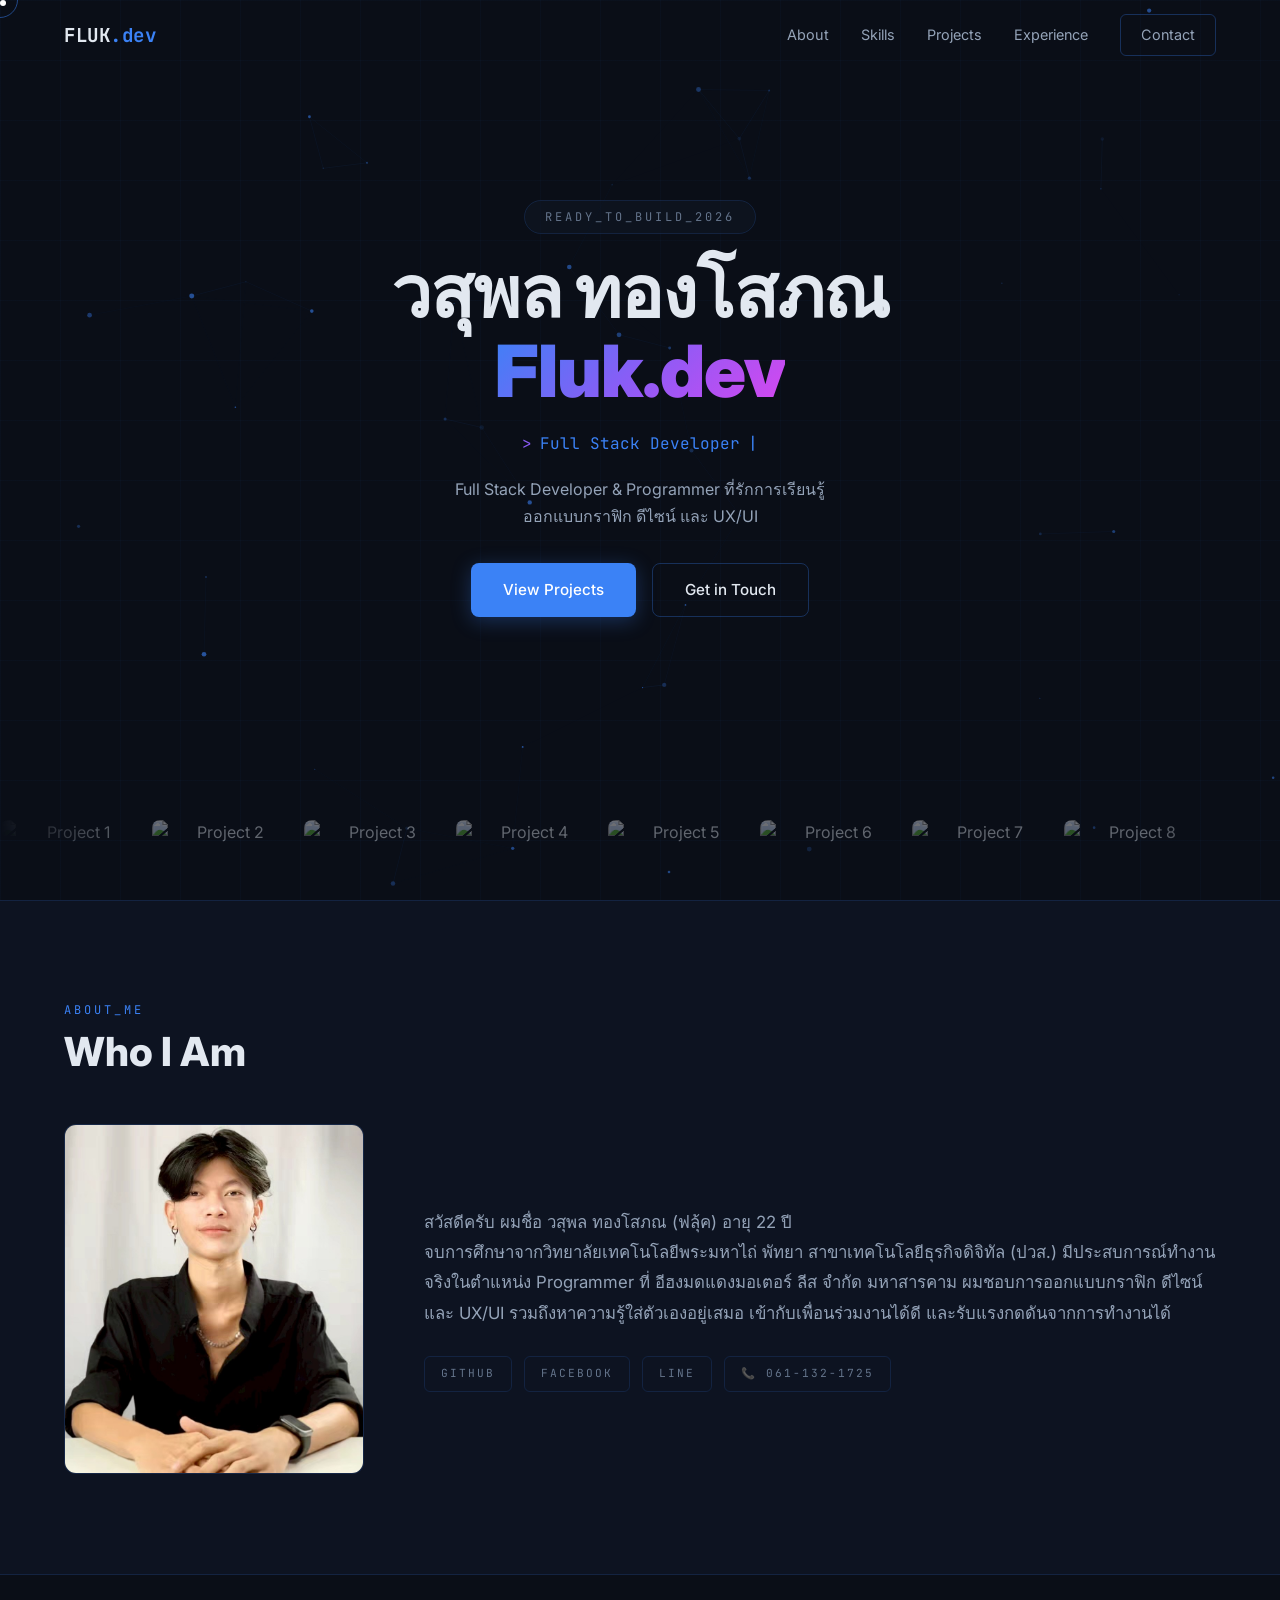
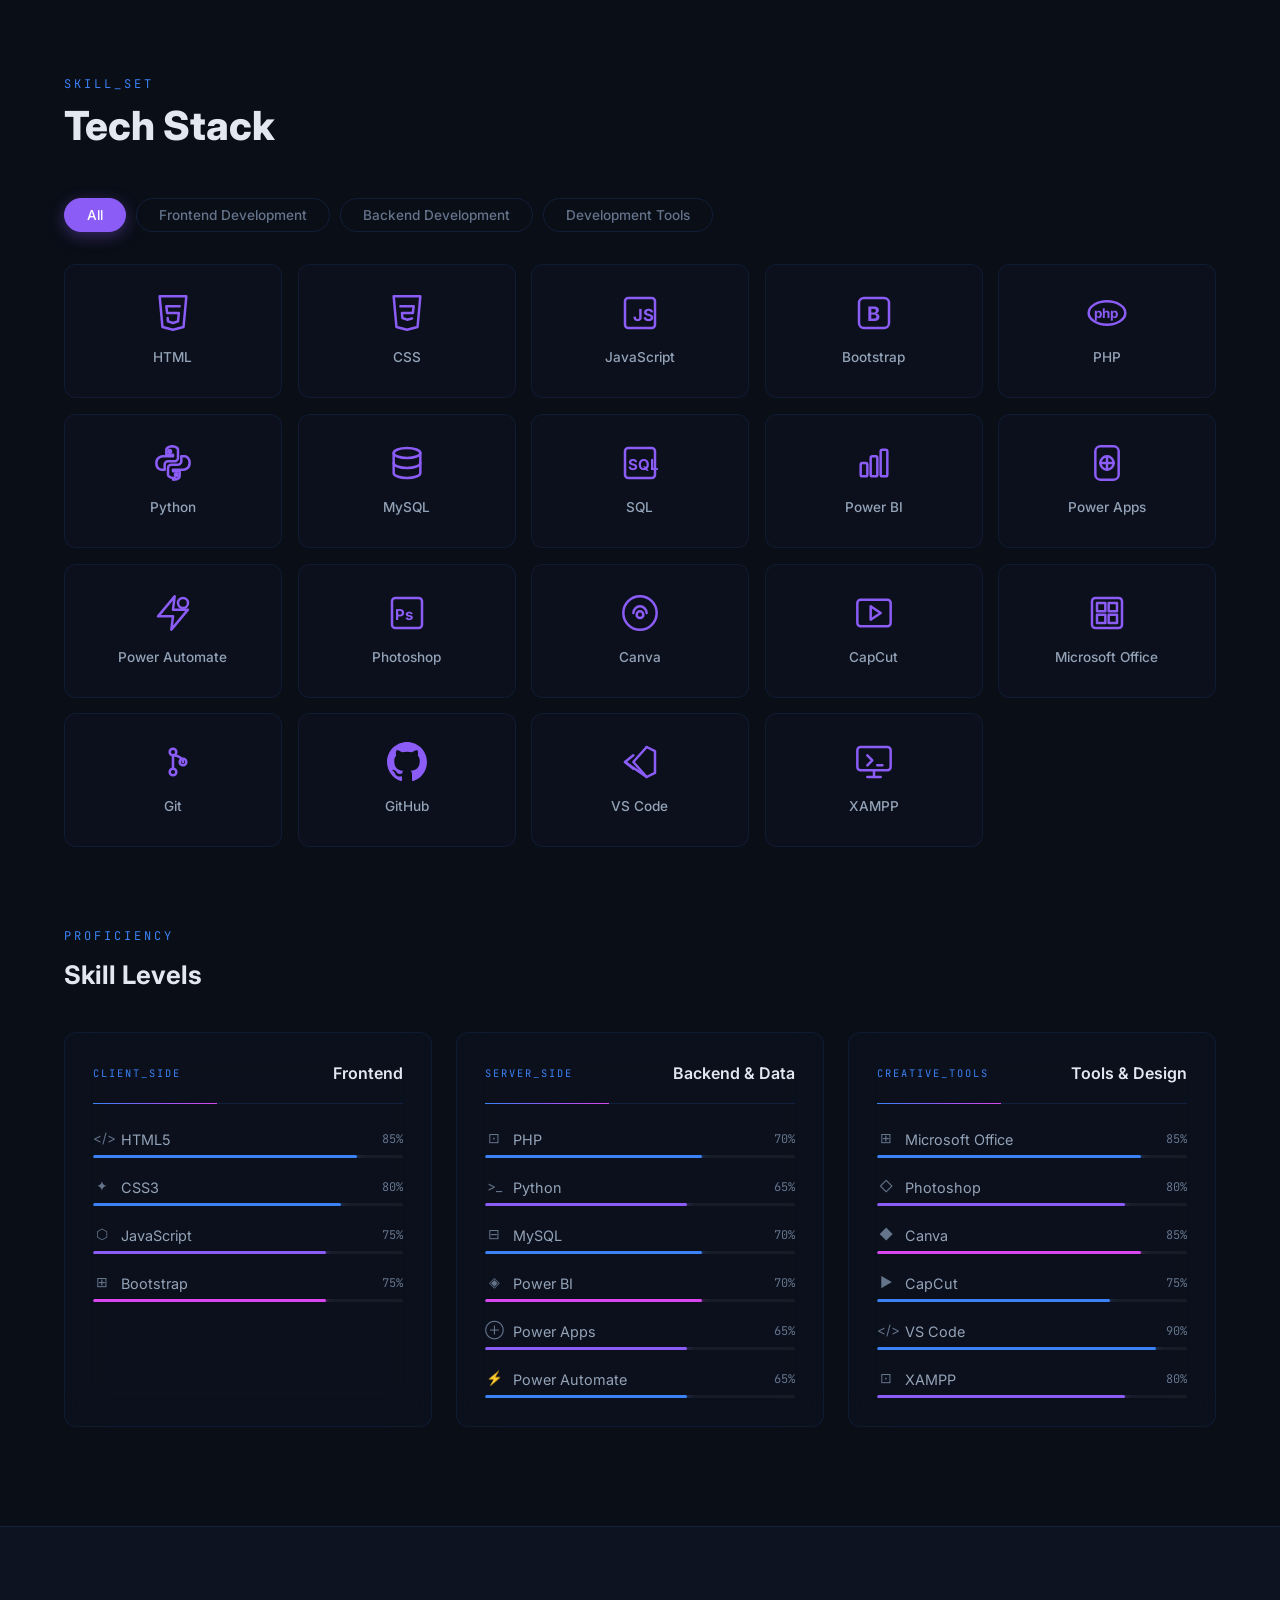
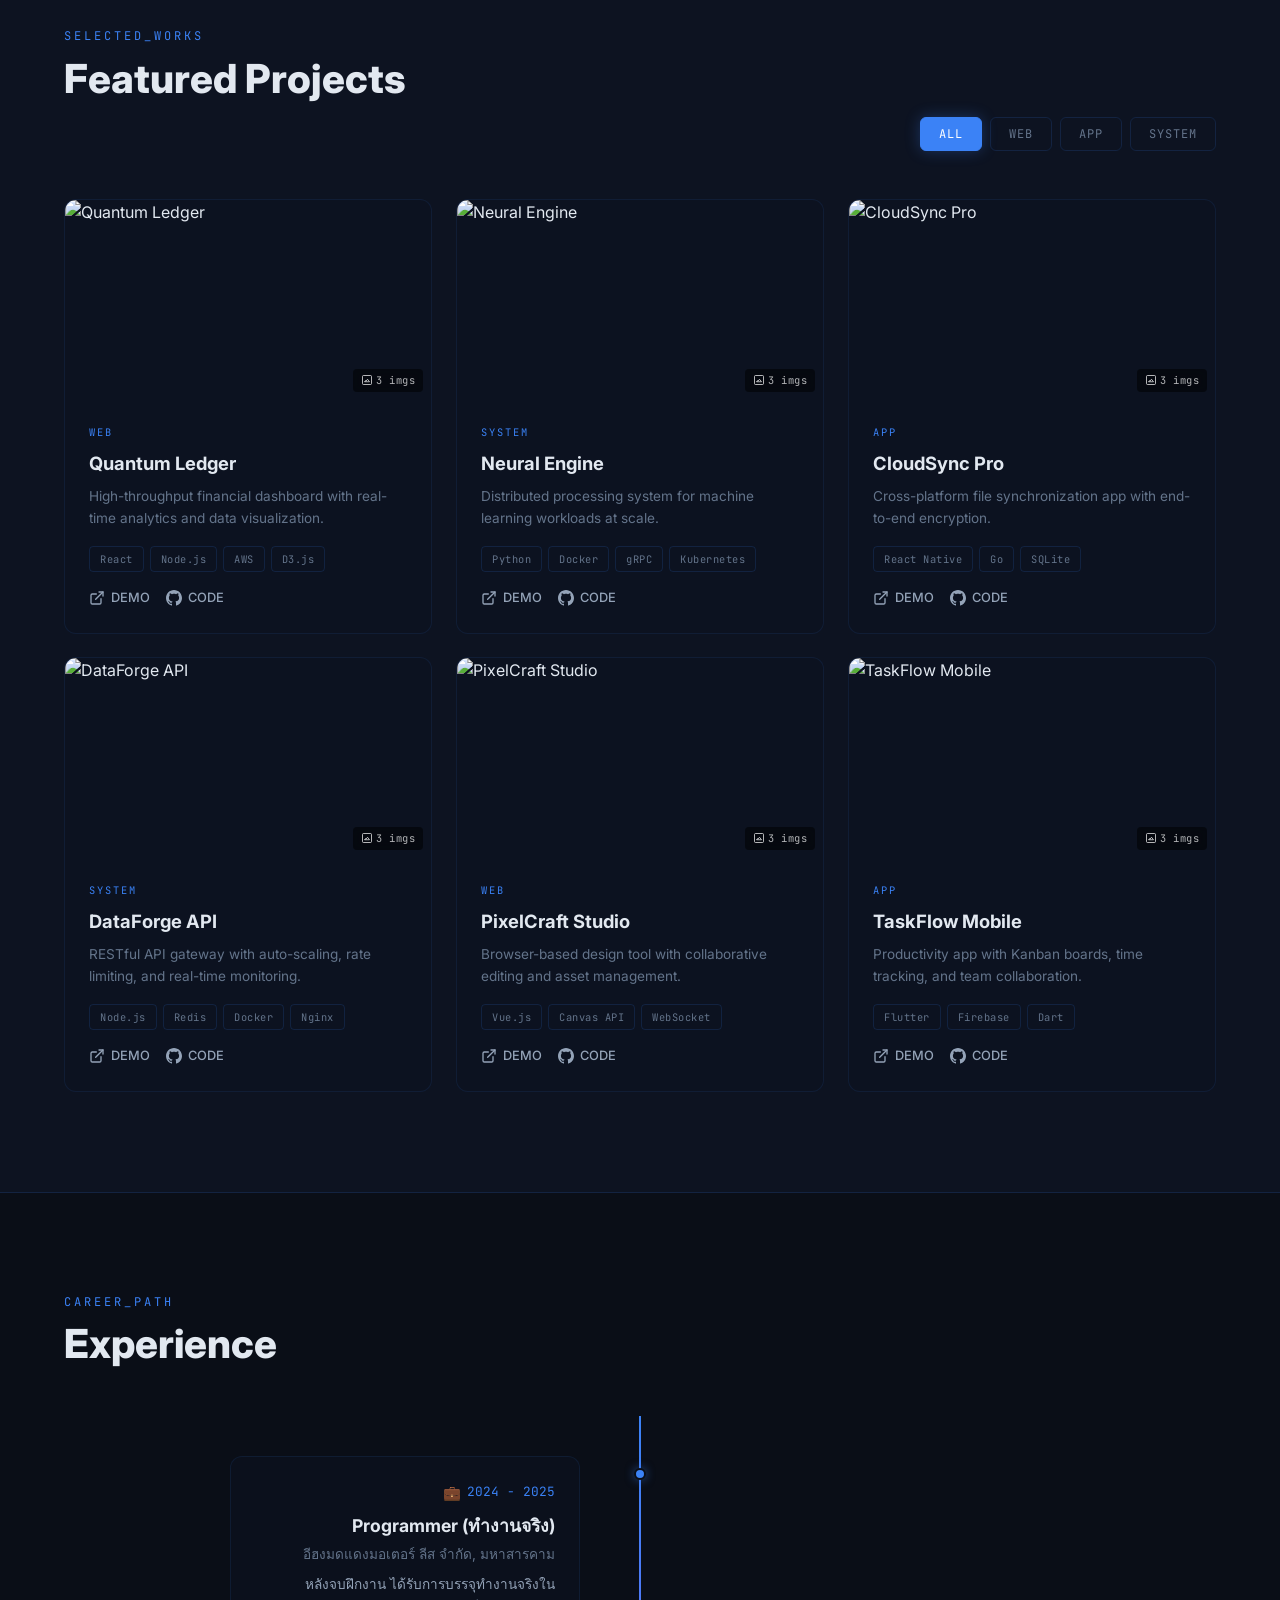
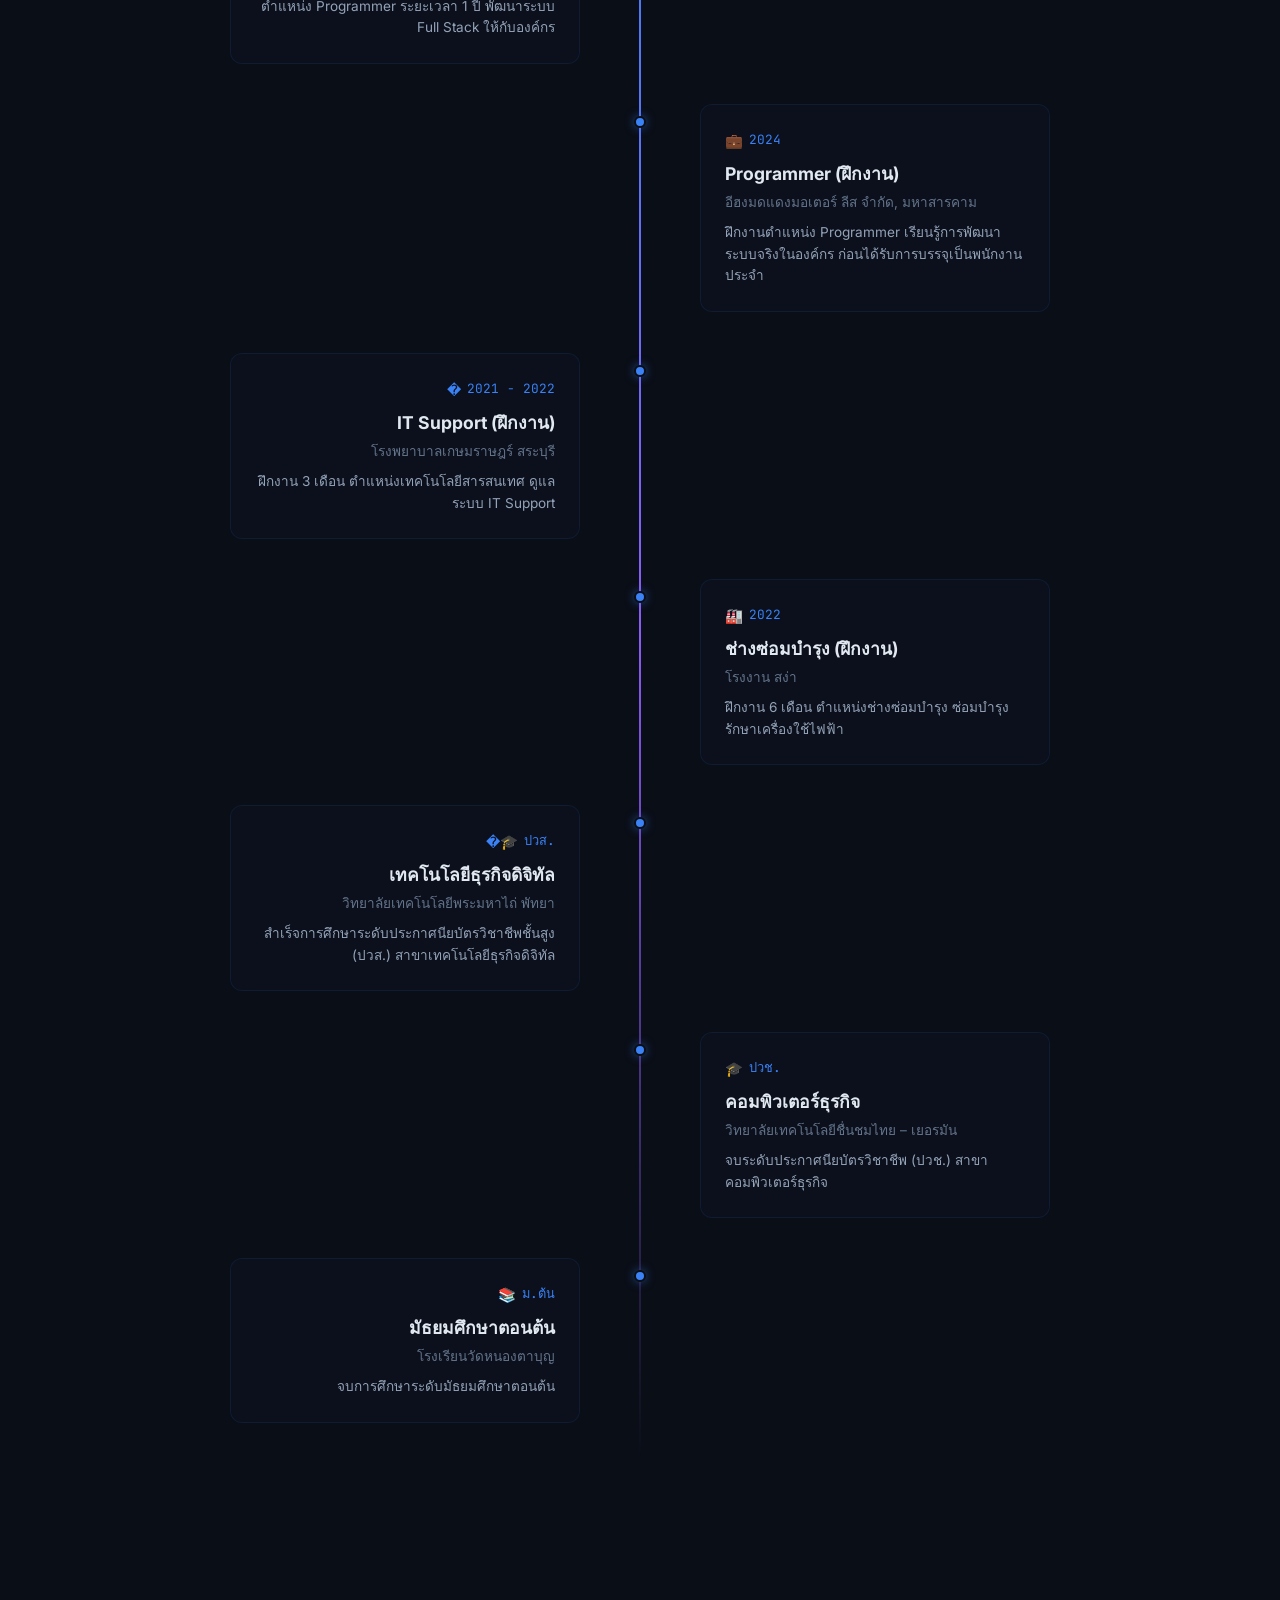
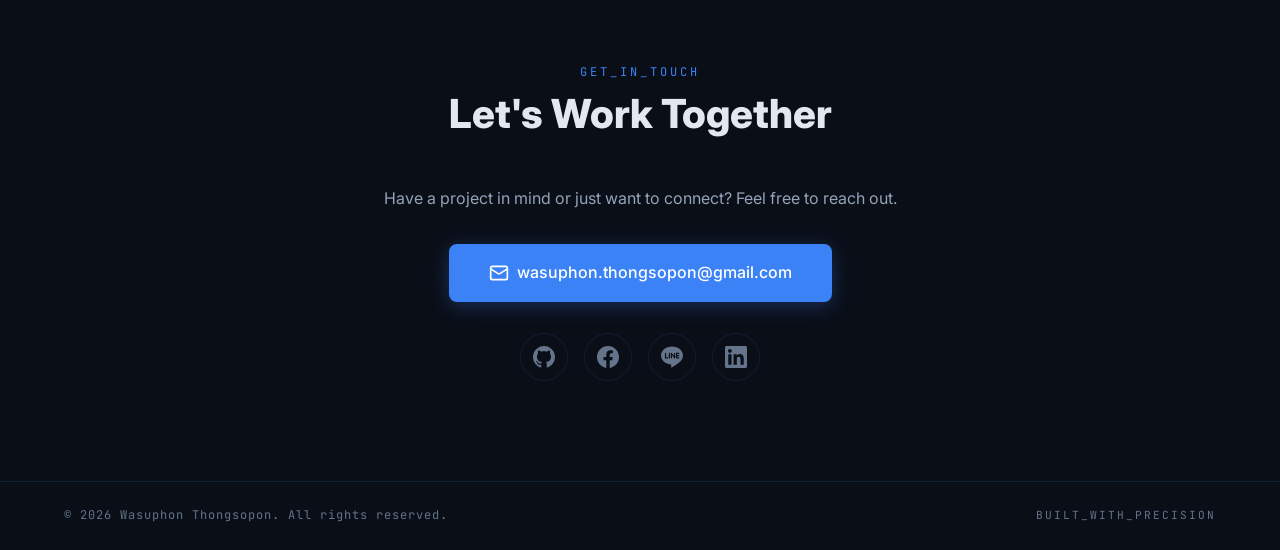
==== index.html @ 9deabad9 "Portfolio website - Wasuphon Thongsopon" ====
<!DOCTYPE html>
<html lang="en">
<head>
    <meta charset="UTF-8">
    <meta name="viewport" content="width=device-width, initial-scale=1.0">
    <meta name="description" content="Wasuphon Thongsopon (Fluk) - Full Stack Developer & Programmer Portfolio">
    <title>Wasuphon | Developer Portfolio</title>
    <link rel="stylesheet" href="style.css">
    <!-- ========== FONTS ========== -->
    <link rel="preconnect" href="https://fonts.googleapis.com">
    <link rel="preconnect" href="https://fonts.gstatic.com" crossorigin>
    <link href="https://fonts.googleapis.com/css2?family=Inter:wght@300;400;500;600;700;800;900&family=JetBrains+Mono:wght@400;500;600;700&display=swap" rel="stylesheet">
    <!-- ========== ICONS (Lucide via CDN) ========== -->
    <link rel="stylesheet" href="https://cdn.jsdelivr.net/npm/lucide-static@latest/font/lucide.min.css">
</head>
<body>

    <!-- ========================================== -->
    <!-- LOADING SCREEN                              -->
    <!-- ========================================== -->
    <div id="loader" class="loader">
        <div class="loader-content">
            <div class="loader-logo">FLUK<span>.dev</span></div>
            <div class="loader-bar"><div class="loader-bar-fill"></div></div>
            <div class="loader-text">Initializing...</div>
        </div>
    </div>

    <!-- ========================================== -->
    <!-- CUSTOM CURSOR                               -->
    <!-- ========================================== -->
    <div class="cursor-dot" id="cursorDot"></div>
    <div class="cursor-ring" id="cursorRing"></div>

    <!-- ========================================== -->
    <!-- SCROLL PROGRESS BAR                         -->
    <!-- ========================================== -->
    <div class="scroll-progress" id="scrollProgress"></div>

    <!-- ========================================== -->
    <!-- NAVIGATION                                  -->
    <!-- ========================================== -->
    <nav class="navbar" id="navbar">
        <div class="nav-container">
            <!-- === EDIT YOUR NAME/LOGO HERE === -->
            <a href="#hero" class="nav-logo">FLUK<span>.dev</span></a>
            <div class="nav-links" id="navLinks">
                <a href="#about" class="nav-link">About</a>
                <a href="#skills" class="nav-link">Skills</a>
                <a href="#projects" class="nav-link">Projects</a>
                <a href="#experience" class="nav-link">Experience</a>
                <a href="#contact" class="nav-link nav-link-btn">Contact</a>
            </div>
            <button class="nav-toggle" id="navToggle" aria-label="Toggle menu">
                <span></span><span></span><span></span>
            </button>
        </div>
    </nav>

    <!-- ========================================== -->
    <!-- HERO SECTION                                -->
    <!-- ========================================== -->
    <section id="hero" class="hero">
        <canvas id="particleCanvas" class="hero-particles"></canvas>
        <div class="hero-grid-bg"></div>
        <div class="hero-content" data-parallax="0.05">
            <div class="hero-badge" data-reveal="fade-down">
                <span>READY_TO_BUILD_2026</span>
            </div>
            <!-- === EDIT YOUR HEADLINE HERE === -->
            <h1 class="hero-title" data-reveal="fade-up">
                วสุพล ทองโสภณ<br>
                <span class="gradient-text">Fluk.dev</span>
            </h1>
            <!-- === EDIT YOUR TAGLINE HERE === -->
            <div class="hero-tagline" data-reveal="fade-up" data-delay="200">
                <span class="tagline-prefix">&gt;</span>
                <span id="typingText" class="typing-text"></span>
                <span class="typing-cursor">|</span>
            </div>
            <p class="hero-description" data-reveal="fade-up" data-delay="400">
                Full Stack Developer & Programmer ที่รักการเรียนรู้<br>
                ออกแบบกราฟิก ดีไซน์ และ UX/UI
            </p>
            <div class="hero-buttons" data-reveal="fade-up" data-delay="600">
                <a href="#projects" class="btn btn-primary">
                    <span>View Projects</span>
                </a>
                <a href="#contact" class="btn btn-outline">
                    <span>Get in Touch</span>
                </a>
            </div>
        </div>
        <!-- Scrolling image strip at bottom -->
        <div class="hero-image-strip">
            <div class="strip-track">
                <!-- These images auto-scroll. Replace src with your project screenshots -->
                <div class="strip-img"><img src="https://images.unsplash.com/photo-1551288049-bebda4e38f71?w=400&h=250&fit=crop" alt="Project 1"></div>
                <div class="strip-img"><img src="https://images.unsplash.com/photo-1460925895917-afdab827c52f?w=400&h=250&fit=crop" alt="Project 2"></div>
                <div class="strip-img"><img src="https://images.unsplash.com/photo-1504639725590-34d0984388bd?w=400&h=250&fit=crop" alt="Project 3"></div>
                <div class="strip-img"><img src="https://images.unsplash.com/photo-1555066931-4365d14bab8c?w=400&h=250&fit=crop" alt="Project 4"></div>
                <div class="strip-img"><img src="https://images.unsplash.com/photo-1517694712202-14dd9538aa97?w=400&h=250&fit=crop" alt="Project 5"></div>
                <div class="strip-img"><img src="https://images.unsplash.com/photo-1551288049-bebda4e38f71?w=400&h=250&fit=crop" alt="Project 6"></div>
                <div class="strip-img"><img src="https://images.unsplash.com/photo-1460925895917-afdab827c52f?w=400&h=250&fit=crop" alt="Project 7"></div>
                <div class="strip-img"><img src="https://images.unsplash.com/photo-1504639725590-34d0984388bd?w=400&h=250&fit=crop" alt="Project 8"></div>
            </div>
        </div>
    </section>

    <!-- ========================================== -->
    <!-- ABOUT SECTION                               -->
    <!-- ========================================== -->
    <section id="about" class="section about">
        <div class="container">
            <div class="section-label" data-reveal="fade-right">ABOUT_ME</div>
            <h2 class="section-title" data-reveal="fade-right" data-delay="100">Who I Am</h2>
            <div class="about-grid">
                <div class="about-image-wrapper" data-reveal="fade-right" data-delay="200">
                    <!-- === YOUR PHOTO === -->
                    <div class="about-image" id="aboutImage">
                        <img src="fluk.jpg" alt="Wasuphon Thongsopon - Fluk">
                    </div>
                </div>
                <div class="about-info" data-reveal="fade-left" data-delay="300">
                    <!-- === BIO === -->
                    <p class="about-bio">
                        สวัสดีครับ ผมชื่อ วสุพล ทองโสภณ (ฟลุ้ค) อายุ 22 ปี<br>
                        จบการศึกษาจากวิทยาลัยเทคโนโลยีพระมหาไถ่ พัทยา สาขาเทคโนโลยีธุรกิจดิจิทัล (ปวส.)
                        มีประสบการณ์ทำงานจริงในตำแหน่ง Programmer ที่ อีฮงมดแดงมอเตอร์ ลีส จำกัด มหาสารคาม
                        ผมชอบการออกแบบกราฟิก ดีไซน์ และ UX/UI รวมถึงหาความรู้ใส่ตัวเองอยู่เสมอ
                        เข้ากับเพื่อนร่วมงานได้ดี และรับแรงกดดันจากการทำงานได้
                    </p>
                    <div class="about-social-links">
                        <!-- === SOCIAL LINKS === -->
                        <a href="https://github.com" target="_blank" class="social-badge">GITHUB</a>
                        <a href="https://facebook.com" target="_blank" class="social-badge">FACEBOOK</a>
                        <a href="https://line.me" target="_blank" class="social-badge">LINE</a>
                        <a href="tel:0611321725" class="social-badge">📞 061-132-1725</a>
                    </div>
                </div>
            </div>
        </div>
    </section>

    <!-- ========================================== -->
    <!-- SKILLS SECTION                              -->
    <!-- ========================================== -->
    <section id="skills" class="section skills">
        <div class="container">
            <div class="section-label" data-reveal="fade-right">SKILL_SET</div>
            <h2 class="section-title" data-reveal="fade-right" data-delay="100">Tech Stack</h2>

            <!-- ===== SKILL ICON GRID WITH FILTERS ===== -->
            <div class="skill-icon-filters" data-reveal="fade-up" data-delay="150">
                <button class="skill-filter-btn active" data-skill-filter="all">All</button>
                <button class="skill-filter-btn" data-skill-filter="frontend">Frontend Development</button>
                <button class="skill-filter-btn" data-skill-filter="backend">Backend Development</button>
                <button class="skill-filter-btn" data-skill-filter="tools">Development Tools</button>
            </div>
            <div class="skill-icon-grid" id="skillIconGrid" data-reveal="fade-up" data-delay="250">
                <!-- Icons rendered by JS -->
            </div>

            <!-- ===== DETAILED SKILL BARS (original) ===== -->
            <div class="section-label skill-bars-label" data-reveal="fade-right" data-delay="100" style="margin-top: 80px;">PROFICIENCY</div>
            <h3 class="skill-bars-subtitle" data-reveal="fade-right" data-delay="150">Skill Levels</h3>
            <div class="skills-grid">
                <!-- ===== FRONTEND SKILLS ===== -->
                <div class="skill-card glass-card" data-tilt data-reveal="fade-up" data-delay="200">
                    <div class="skill-card-header">
                        <span class="skill-category-label">CLIENT_SIDE</span>
                        <span class="skill-category-title">Frontend</span>
                    </div>
                    <div class="skill-list">
                        <div class="skill-item">
                            <div class="skill-info"><span class="skill-icon">&lt;/&gt;</span><span class="skill-name">HTML5</span></div>
                            <span class="skill-percent">85%</span>
                            <div class="skill-bar"><div class="skill-bar-fill" data-width="85" style="--bar-color: var(--accent-blue)"></div></div>
                        </div>
                        <div class="skill-item">
                            <div class="skill-info"><span class="skill-icon">✦</span><span class="skill-name">CSS3</span></div>
                            <span class="skill-percent">80%</span>
                            <div class="skill-bar"><div class="skill-bar-fill" data-width="80" style="--bar-color: var(--accent-blue)"></div></div>
                        </div>
                        <div class="skill-item">
                            <div class="skill-info"><span class="skill-icon">⬡</span><span class="skill-name">JavaScript</span></div>
                            <span class="skill-percent">75%</span>
                            <div class="skill-bar"><div class="skill-bar-fill" data-width="75" style="--bar-color: var(--accent-purple)"></div></div>
                        </div>
                        <div class="skill-item">
                            <div class="skill-info"><span class="skill-icon">⊞</span><span class="skill-name">Bootstrap</span></div>
                            <span class="skill-percent">75%</span>
                            <div class="skill-bar"><div class="skill-bar-fill" data-width="75" style="--bar-color: var(--accent-pink)"></div></div>
                        </div>
                    </div>
                </div>

                <!-- ===== BACKEND & DATA SKILLS ===== -->
                <div class="skill-card glass-card" data-tilt data-reveal="fade-up" data-delay="350">
                    <div class="skill-card-header">
                        <span class="skill-category-label">SERVER_SIDE</span>
                        <span class="skill-category-title">Backend &amp; Data</span>
                    </div>
                    <div class="skill-list">
                        <div class="skill-item">
                            <div class="skill-info"><span class="skill-icon">⊡</span><span class="skill-name">PHP</span></div>
                            <span class="skill-percent">70%</span>
                            <div class="skill-bar"><div class="skill-bar-fill" data-width="70" style="--bar-color: var(--accent-blue)"></div></div>
                        </div>
                        <div class="skill-item">
                            <div class="skill-info"><span class="skill-icon">&gt;_</span><span class="skill-name">Python</span></div>
                            <span class="skill-percent">65%</span>
                            <div class="skill-bar"><div class="skill-bar-fill" data-width="65" style="--bar-color: var(--accent-purple)"></div></div>
                        </div>
                        <div class="skill-item">
                            <div class="skill-info"><span class="skill-icon">⊟</span><span class="skill-name">MySQL</span></div>
                            <span class="skill-percent">70%</span>
                            <div class="skill-bar"><div class="skill-bar-fill" data-width="70" style="--bar-color: var(--accent-blue)"></div></div>
                        </div>
                        <div class="skill-item">
                            <div class="skill-info"><span class="skill-icon">◈</span><span class="skill-name">Power BI</span></div>
                            <span class="skill-percent">70%</span>
                            <div class="skill-bar"><div class="skill-bar-fill" data-width="70" style="--bar-color: var(--accent-pink)"></div></div>
                        </div>
                        <div class="skill-item">
                            <div class="skill-info"><span class="skill-icon">⊕</span><span class="skill-name">Power Apps</span></div>
                            <span class="skill-percent">65%</span>
                            <div class="skill-bar"><div class="skill-bar-fill" data-width="65" style="--bar-color: var(--accent-purple)"></div></div>
                        </div>
                        <div class="skill-item">
                            <div class="skill-info"><span class="skill-icon">⚡</span><span class="skill-name">Power Automate</span></div>
                            <span class="skill-percent">65%</span>
                            <div class="skill-bar"><div class="skill-bar-fill" data-width="65" style="--bar-color: var(--accent-blue)"></div></div>
                        </div>
                    </div>
                </div>

                <!-- ===== TOOLS & DESIGN ===== -->
                <div class="skill-card glass-card" data-tilt data-reveal="fade-up" data-delay="500">
                    <div class="skill-card-header">
                        <span class="skill-category-label">CREATIVE_TOOLS</span>
                        <span class="skill-category-title">Tools &amp; Design</span>
                    </div>
                    <div class="skill-list">
                        <div class="skill-item">
                            <div class="skill-info"><span class="skill-icon">⊞</span><span class="skill-name">Microsoft Office</span></div>
                            <span class="skill-percent">85%</span>
                            <div class="skill-bar"><div class="skill-bar-fill" data-width="85" style="--bar-color: var(--accent-blue)"></div></div>
                        </div>
                        <div class="skill-item">
                            <div class="skill-info"><span class="skill-icon">◇</span><span class="skill-name">Photoshop</span></div>
                            <span class="skill-percent">80%</span>
                            <div class="skill-bar"><div class="skill-bar-fill" data-width="80" style="--bar-color: var(--accent-purple)"></div></div>
                        </div>
                        <div class="skill-item">
                            <div class="skill-info"><span class="skill-icon">◆</span><span class="skill-name">Canva</span></div>
                            <span class="skill-percent">85%</span>
                            <div class="skill-bar"><div class="skill-bar-fill" data-width="85" style="--bar-color: var(--accent-pink)"></div></div>
                        </div>
                        <div class="skill-item">
                            <div class="skill-info"><span class="skill-icon">▶</span><span class="skill-name">CapCut</span></div>
                            <span class="skill-percent">75%</span>
                            <div class="skill-bar"><div class="skill-bar-fill" data-width="75" style="--bar-color: var(--accent-blue)"></div></div>
                        </div>
                        <div class="skill-item">
                            <div class="skill-info"><span class="skill-icon">&lt;/&gt;</span><span class="skill-name">VS Code</span></div>
                            <span class="skill-percent">90%</span>
                            <div class="skill-bar"><div class="skill-bar-fill" data-width="90" style="--bar-color: var(--accent-blue)"></div></div>
                        </div>
                        <div class="skill-item">
                            <div class="skill-info"><span class="skill-icon">⊡</span><span class="skill-name">XAMPP</span></div>
                            <span class="skill-percent">80%</span>
                            <div class="skill-bar"><div class="skill-bar-fill" data-width="80" style="--bar-color: var(--accent-purple)"></div></div>
                        </div>
                    </div>
                </div>
            </div>
        </div>
    </section>

    <!-- ========================================== -->
    <!-- PROJECTS SECTION                            -->
    <!-- ========================================== -->
    <section id="projects" class="section projects">
        <div class="container">
            <div class="section-header-row">
                <div>
                    <div class="section-label" data-reveal="fade-right">SELECTED_WORKS</div>
                    <h2 class="section-title" data-reveal="fade-right" data-delay="100">Featured Projects</h2>
                </div>
                <div class="project-filters" data-reveal="fade-left" data-delay="200">
                    <button class="filter-btn active" data-filter="all">ALL</button>
                    <button class="filter-btn" data-filter="web">WEB</button>
                    <button class="filter-btn" data-filter="app">APP</button>
                    <button class="filter-btn" data-filter="system">SYSTEM</button>
                </div>
            </div>
            <!-- Project cards are rendered by JavaScript from the projects data array -->
            <div class="projects-grid" id="projectsGrid">
                <!-- Cards injected by script.js -->
            </div>
        </div>
    </section>

    <!-- ========================================== -->
    <!-- EXPERIENCE SECTION                          -->
    <!-- ========================================== -->
    <section id="experience" class="section experience">
        <div class="container">
            <div class="section-label" data-reveal="fade-right">CAREER_PATH</div>
            <h2 class="section-title" data-reveal="fade-right" data-delay="100">Experience</h2>
            <!-- === EXPERIENCE DATA === -->
            <div class="timeline">
                <div class="timeline-item left" data-reveal="fade-right" data-delay="200">
                    <div class="timeline-card glass-card">
                        <div class="timeline-year"><span class="timeline-icon">💼</span> 2024 - 2025</div>
                        <h3 class="timeline-role">Programmer (ทำงานจริง)</h3>
                        <p class="timeline-company">อีฮงมดแดงมอเตอร์ ลีส จำกัด, มหาสารคาม</p>
                        <p class="timeline-desc">หลังจบฝึกงาน ได้รับการบรรจุทำงานจริงในตำแหน่ง Programmer ระยะเวลา 1 ปี พัฒนาระบบ Full Stack ให้กับองค์กร</p>
                    </div>
                </div>
                <div class="timeline-item right" data-reveal="fade-left" data-delay="300">
                    <div class="timeline-card glass-card">
                        <div class="timeline-year"><span class="timeline-icon">💼</span> 2024</div>
                        <h3 class="timeline-role">Programmer (ฝึกงาน)</h3>
                        <p class="timeline-company">อีฮงมดแดงมอเตอร์ ลีส จำกัด, มหาสารคาม</p>
                        <p class="timeline-desc">ฝึกงานตำแหน่ง Programmer เรียนรู้การพัฒนาระบบจริงในองค์กร ก่อนได้รับการบรรจุเป็นพนักงานประจำ</p>
                    </div>
                </div>
                <div class="timeline-item left" data-reveal="fade-right" data-delay="400">
                    <div class="timeline-card glass-card">
                        <div class="timeline-year"><span class="timeline-icon">�</span> 2021 - 2022</div>
                        <h3 class="timeline-role">IT Support (ฝึกงาน)</h3>
                        <p class="timeline-company">โรงพยาบาลเกษมราษฎร์ สระบุรี</p>
                        <p class="timeline-desc">ฝึกงาน 3 เดือน ตำแหน่งเทคโนโลยีสารสนเทศ ดูแลระบบ IT Support</p>
                    </div>
                </div>
                <div class="timeline-item right" data-reveal="fade-left" data-delay="500">
                    <div class="timeline-card glass-card">
                        <div class="timeline-year"><span class="timeline-icon">🏭</span> 2022</div>
                        <h3 class="timeline-role">ช่างซ่อมบำรุง (ฝึกงาน)</h3>
                        <p class="timeline-company">โรงงาน สง่า</p>
                        <p class="timeline-desc">ฝึกงาน 6 เดือน ตำแหน่งช่างซ่อมบำรุง ซ่อมบำรุงรักษาเครื่องใช้ไฟฟ้า</p>
                    </div>
                </div>
                <div class="timeline-item left" data-reveal="fade-right" data-delay="600">
                    <div class="timeline-card glass-card">
                        <div class="timeline-year"><span class="timeline-icon">�🎓</span> ปวส.</div>
                        <h3 class="timeline-role">เทคโนโลยีธุรกิจดิจิทัล</h3>
                        <p class="timeline-company">วิทยาลัยเทคโนโลยีพระมหาไถ่ พัทยา</p>
                        <p class="timeline-desc">สำเร็จการศึกษาระดับประกาศนียบัตรวิชาชีพชั้นสูง (ปวส.) สาขาเทคโนโลยีธุรกิจดิจิทัล</p>
                    </div>
                </div>
                <div class="timeline-item right" data-reveal="fade-left" data-delay="700">
                    <div class="timeline-card glass-card">
                        <div class="timeline-year"><span class="timeline-icon">🎓</span> ปวช.</div>
                        <h3 class="timeline-role">คอมพิวเตอร์ธุรกิจ</h3>
                        <p class="timeline-company">วิทยาลัยเทคโนโลยีชื่นชมไทย – เยอรมัน</p>
                        <p class="timeline-desc">จบระดับประกาศนียบัตรวิชาชีพ (ปวช.) สาขาคอมพิวเตอร์ธุรกิจ</p>
                    </div>
                </div>
                <div class="timeline-item left" data-reveal="fade-right" data-delay="800">
                    <div class="timeline-card glass-card">
                        <div class="timeline-year"><span class="timeline-icon">📚</span> ม.ต้น</div>
                        <h3 class="timeline-role">มัธยมศึกษาตอนต้น</h3>
                        <p class="timeline-company">โรงเรียนวัดหนองตาบุญ</p>
                        <p class="timeline-desc">จบการศึกษาระดับมัธยมศึกษาตอนต้น</p>
                    </div>
                </div>
            </div>
        </div>
    </section>

    <!-- ========================================== -->
    <!-- CONTACT SECTION                             -->
    <!-- ========================================== -->
    <section id="contact" class="section contact">
        <div class="container">
            <div class="contact-content">
                <div class="section-label center" data-reveal="fade-up">GET_IN_TOUCH</div>
                <h2 class="section-title center" data-reveal="fade-up" data-delay="100">Let's Work Together</h2>
                <p class="contact-desc" data-reveal="fade-up" data-delay="200">
                    Have a project in mind or just want to connect? Feel free to reach out.
                </p>
                <!-- === EDIT YOUR EMAIL === -->
                <a href="mailto:wasuphon.thongsopon@gmail.com" class="btn btn-primary btn-email" data-reveal="fade-up" data-delay="300">
                    <svg width="20" height="20" viewBox="0 0 24 24" fill="none" stroke="currentColor" stroke-width="2" stroke-linecap="round" stroke-linejoin="round"><rect width="20" height="16" x="2" y="4" rx="2"/><path d="m22 7-8.97 5.7a1.94 1.94 0 0 1-2.06 0L2 7"/></svg>
                    <span>wasuphon.thongsopon@gmail.com</span>
                </a>
                <!-- === EDIT YOUR SOCIAL LINKS === -->
                <div class="contact-socials" data-reveal="fade-up" data-delay="400">
                    <a href="https://github.com" target="_blank" class="contact-social-icon" aria-label="GitHub">
                        <svg width="22" height="22" viewBox="0 0 24 24" fill="currentColor"><path d="M12 0c-6.626 0-12 5.373-12 12 0 5.302 3.438 9.8 8.207 11.387.599.111.793-.261.793-.577v-2.234c-3.338.726-4.033-1.416-4.033-1.416-.546-1.387-1.333-1.756-1.333-1.756-1.089-.745.083-.729.083-.729 1.205.084 1.839 1.237 1.839 1.237 1.07 1.834 2.807 1.304 3.492.997.107-.775.418-1.305.762-1.604-2.665-.305-5.467-1.334-5.467-5.931 0-1.311.469-2.381 1.236-3.221-.124-.303-.535-1.524.117-3.176 0 0 1.008-.322 3.301 1.23.957-.266 1.983-.399 3.003-.404 1.02.005 2.047.138 3.006.404 2.291-1.552 3.297-1.23 3.297-1.23.653 1.653.242 2.874.118 3.176.77.84 1.235 1.911 1.235 3.221 0 4.609-2.807 5.624-5.479 5.921.43.372.823 1.102.823 2.222v3.293c0 .319.192.694.801.576 4.765-1.589 8.199-6.086 8.199-11.386 0-6.627-5.373-12-12-12z"/></svg>
                    </a>
                    <a href="https://facebook.com" target="_blank" class="contact-social-icon" aria-label="Facebook">
                        <svg width="22" height="22" viewBox="0 0 24 24" fill="currentColor"><path d="M24 12.073c0-6.627-5.373-12-12-12s-12 5.373-12 12c0 5.99 4.388 10.954 10.125 11.854v-8.385H7.078v-3.47h3.047V9.43c0-3.007 1.792-4.669 4.533-4.669 1.312 0 2.686.235 2.686.235v2.953H15.83c-1.491 0-1.956.925-1.956 1.874v2.25h3.328l-.532 3.47h-2.796v8.385C19.612 23.027 24 18.062 24 12.073z"/></svg>
                    </a>
                    <a href="https://line.me" target="_blank" class="contact-social-icon" aria-label="Line">
                        <svg width="22" height="22" viewBox="0 0 24 24" fill="currentColor"><path d="M19.365 9.863c.349 0 .63.285.63.631 0 .345-.281.63-.63.63H17.61v1.125h1.755c.349 0 .63.283.63.63 0 .344-.281.629-.63.629h-2.386c-.345 0-.627-.285-.627-.629V8.108c0-.345.282-.63.63-.63h2.386c.346 0 .627.285.627.63 0 .349-.281.63-.63.63H17.61v1.125h1.755zm-3.855 3.016c0 .27-.174.51-.432.596-.064.021-.133.031-.199.031-.211 0-.391-.09-.51-.25l-2.443-3.317v2.94c0 .344-.279.629-.631.629-.346 0-.626-.285-.626-.629V8.108c0-.27.173-.51.43-.595.06-.023.136-.033.194-.033.195 0 .375.104.495.254l2.462 3.33V8.108c0-.345.282-.63.63-.63.345 0 .63.285.63.63v4.771zm-5.741 0c0 .344-.282.629-.631.629-.345 0-.627-.285-.627-.629V8.108c0-.345.282-.63.63-.63.346 0 .628.285.628.63v4.771zm-2.466.629H4.917c-.345 0-.63-.285-.63-.629V8.108c0-.345.285-.63.63-.63.348 0 .63.285.63.63v4.141h1.756c.348 0 .629.283.629.63 0 .344-.282.629-.629.629M24 10.314C24 4.943 18.615.572 12 .572S0 4.943 0 10.314c0 4.811 4.27 8.842 10.035 9.608.391.082.923.258 1.058.59.12.301.079.766.038 1.08l-.164 1.02c-.045.301-.24 1.186 1.049.645 1.291-.539 6.916-4.078 9.436-6.975C23.176 14.393 24 12.458 24 10.314"/></svg>
                    </a>
                    <a href="https://linkedin.com" target="_blank" class="contact-social-icon" aria-label="LinkedIn">
                        <svg width="22" height="22" viewBox="0 0 24 24" fill="currentColor"><path d="M20.447 20.452h-3.554v-5.569c0-1.328-.027-3.037-1.852-3.037-1.853 0-2.136 1.445-2.136 2.939v5.667H9.351V9h3.414v1.561h.046c.477-.9 1.637-1.85 3.37-1.85 3.601 0 4.267 2.37 4.267 5.455v6.286zM5.337 7.433c-1.144 0-2.063-.926-2.063-2.065 0-1.138.92-2.063 2.063-2.063 1.14 0 2.064.925 2.064 2.063 0 1.139-.925 2.065-2.064 2.065zm1.782 13.019H3.555V9h3.564v11.452zM22.225 0H1.771C.792 0 0 .774 0 1.729v20.542C0 23.227.792 24 1.771 24h20.451C23.2 24 24 23.227 24 22.271V1.729C24 .774 23.2 0 22.222 0h.003z"/></svg>
                    </a>
                </div>
            </div>
        </div>
    </section>

    <!-- ========================================== -->
    <!-- LIGHTBOX / GALLERY MODAL                     -->
    <!-- ========================================== -->
    <div class="lightbox" id="lightbox">
        <div class="lightbox-overlay"></div>
        <div class="lightbox-container">
            <button class="lightbox-close" id="lightboxClose" aria-label="Close">
                <svg width="24" height="24" viewBox="0 0 24 24" fill="none" stroke="currentColor" stroke-width="2" stroke-linecap="round" stroke-linejoin="round"><line x1="18" y1="6" x2="6" y2="18"/><line x1="6" y1="6" x2="18" y2="18"/></svg>
            </button>
            <button class="lightbox-arrow lightbox-prev" id="lightboxPrev" aria-label="Previous">
                <svg width="28" height="28" viewBox="0 0 24 24" fill="none" stroke="currentColor" stroke-width="2" stroke-linecap="round" stroke-linejoin="round"><polyline points="15 18 9 12 15 6"/></svg>
            </button>
            <button class="lightbox-arrow lightbox-next" id="lightboxNext" aria-label="Next">
                <svg width="28" height="28" viewBox="0 0 24 24" fill="none" stroke="currentColor" stroke-width="2" stroke-linecap="round" stroke-linejoin="round"><polyline points="9 18 15 12 9 6"/></svg>
            </button>
            <div class="lightbox-content">
                <div class="lightbox-image-wrapper">
                    <img class="lightbox-image" id="lightboxImage" src="" alt="Project screenshot">
                </div>
                <div class="lightbox-info">
                    <h3 class="lightbox-title" id="lightboxTitle"></h3>
                    <p class="lightbox-desc" id="lightboxDesc"></p>
                    <div class="lightbox-counter">
                        <span id="lightboxCurrent">1</span> / <span id="lightboxTotal">1</span>
                    </div>
                </div>
                <div class="lightbox-thumbnails" id="lightboxThumbnails"></div>
            </div>
        </div>
    </div>

    <!-- ========================================== -->
    <!-- FOOTER                                      -->
    <!-- ========================================== -->
    <footer class="footer">
        <div class="container footer-container">
            <p class="footer-copy">&copy; 2026 Wasuphon Thongsopon. All rights reserved.</p>
            <p class="footer-tag">BUILT_WITH_PRECISION</p>
        </div>
    </footer>

    <!-- ========== SCRIPTS ========== -->
    <script src="script.js"></script>
</body>
</html>
---- style.css ----
/* ================================================== */
/*  DEVELOPER PORTFOLIO - STYLE.CSS                    */
/*  Dark Cyberpunk / Neon Theme                        */
/*  Easy to customize: Edit CSS variables below        */
/* ================================================== */

/* ========== CSS VARIABLES (EDIT COLORS HERE) ========== */
:root {
    /* --- Primary Colors --- */
    --bg-primary: #0a0e17;
    --bg-secondary: #0d1321;
    --bg-tertiary: #111827;
    --bg-card: rgba(17, 24, 39, 0.7);
    --bg-card-hover: rgba(23, 33, 54, 0.85);
    
    /* --- Text Colors --- */
    --text-primary: #e2e8f0;
    --text-secondary: #94a3b8;
    --text-muted: #64748b;
    
    /* --- Accent / Neon Colors --- */
    --accent-blue: #3b82f6;
    --accent-purple: #8b5cf6;
    --accent-pink: #d946ef;
    --accent-cyan: #06b6d4;
    
    /* --- Gradients --- */
    --gradient-main: linear-gradient(135deg, #3b82f6, #8b5cf6, #d946ef);
    --gradient-blue-purple: linear-gradient(135deg, #3b82f6, #8b5cf6);
    --gradient-glow: linear-gradient(135deg, rgba(59,130,246,0.15), rgba(139,92,246,0.15));
    
    /* --- Borders --- */
    --border-color: rgba(59, 130, 246, 0.15);
    --border-glow: rgba(59, 130, 246, 0.3);
    
    /* --- Glass Effect --- */
    --glass-bg: rgba(13, 19, 33, 0.6);
    --glass-border: rgba(59, 130, 246, 0.1);
    --glass-blur: 20px;
    
    /* --- Sizing --- */
    --nav-height: 70px;
    --container-max: 1200px;
    --border-radius: 12px;
    --border-radius-sm: 8px;
    --border-radius-lg: 16px;
    
    /* --- Transitions --- */
    --transition-fast: 0.2s ease;
    --transition-base: 0.3s ease;
    --transition-slow: 0.5s ease;
    --transition-spring: 0.4s cubic-bezier(0.175, 0.885, 0.32, 1.275);
}

/* ========== RESET & BASE ========== */
*, *::before, *::after {
    margin: 0;
    padding: 0;
    box-sizing: border-box;
}

html {
    scroll-behavior: smooth;
    font-size: 16px;
    scrollbar-width: thin;
    scrollbar-color: var(--accent-blue) var(--bg-primary);
    -webkit-font-smoothing: antialiased;
    -moz-osx-font-smoothing: grayscale;
    text-rendering: optimizeLegibility;
}

html::-webkit-scrollbar {
    width: 6px;
}
html::-webkit-scrollbar-track {
    background: var(--bg-primary);
}
html::-webkit-scrollbar-thumb {
    background: var(--accent-blue);
    border-radius: 3px;
}

body {
    font-family: 'Inter', -apple-system, BlinkMacSystemFont, sans-serif;
    background-color: var(--bg-primary);
    color: var(--text-primary);
    line-height: 1.6;
    overflow-x: hidden;
    cursor: none;
    -webkit-overflow-scrolling: touch;
}

/* Hide custom cursor on touch devices */
@media (hover: none) {
    body { cursor: auto; }
    .cursor-dot, .cursor-ring { display: none !important; }
}

a {
    text-decoration: none;
    color: inherit;
    cursor: none;
}

img {
    max-width: 100%;
    display: block;
}

button {
    cursor: none;
    border: none;
    background: none;
    font-family: inherit;
}

::selection {
    background: rgba(139, 92, 246, 0.3);
    color: #fff;
}

/* ========== LOADING SCREEN ========== */
.loader {
    position: fixed;
    inset: 0;
    z-index: 10000;
    background: var(--bg-primary);
    display: flex;
    align-items: center;
    justify-content: center;
    transition: opacity 0.5s ease, visibility 0.5s ease;
}

.loader.hidden {
    opacity: 0;
    visibility: hidden;
    pointer-events: none;
}

.loader-content {
    text-align: center;
}

.loader-logo {
    font-family: 'JetBrains Mono', monospace;
    font-size: 2rem;
    font-weight: 700;
    color: var(--text-primary);
    margin-bottom: 24px;
}

.loader-logo span {
    color: var(--accent-blue);
}

.loader-bar {
    width: 200px;
    height: 3px;
    background: var(--bg-tertiary);
    border-radius: 2px;
    overflow: hidden;
    margin: 0 auto 16px;
}

.loader-bar-fill {
    height: 100%;
    width: 0%;
    background: var(--gradient-main);
    border-radius: 2px;
    animation: loaderFill 1.5s ease-in-out forwards;
}

@keyframes loaderFill {
    0% { width: 0%; }
    50% { width: 70%; }
    100% { width: 100%; }
}

.loader-text {
    font-family: 'JetBrains Mono', monospace;
    font-size: 0.75rem;
    color: var(--text-muted);
    letter-spacing: 2px;
}

/* ========== CUSTOM CURSOR ========== */
.cursor-dot {
    position: fixed;
    top: 0;
    left: 0;
    width: 6px;
    height: 6px;
    background: #fff;
    border-radius: 50%;
    pointer-events: none;
    z-index: 9999;
    transform: translate(0, 0);
    transition: width 0.2s ease, height 0.2s ease, background 0.2s ease;
    will-change: transform;
    backface-visibility: hidden;
}

.cursor-ring {
    position: fixed;
    top: 0;
    left: 0;
    width: 36px;
    height: 36px;
    border: 1.5px solid rgba(59, 130, 246, 0.5);
    border-radius: 50%;
    pointer-events: none;
    z-index: 9998;
    transform: translate(0, 0);
    transition: width 0.3s ease, height 0.3s ease, border-color 0.3s ease;
    will-change: transform;
    backface-visibility: hidden;
}

body.cursor-hover .cursor-dot {
    width: 12px;
    height: 12px;
    background: var(--accent-blue);
}

body.cursor-hover .cursor-ring {
    width: 50px;
    height: 50px;
    border-color: var(--accent-purple);
}

/* ========== SCROLL PROGRESS BAR ========== */
.scroll-progress {
    position: fixed;
    top: 0;
    left: 0;
    height: 3px;
    background: var(--gradient-main);
    z-index: 9997;
    width: 0%;
    box-shadow: 0 0 10px rgba(59, 130, 246, 0.5);
    will-change: width;
    transform: translateZ(0);
}

/* ========== NAVIGATION ========== */
.navbar {
    position: fixed;
    top: 0;
    left: 0;
    right: 0;
    height: var(--nav-height);
    z-index: 1000;
    transition: background 0.4s ease, box-shadow 0.4s ease, backdrop-filter 0.4s ease;
    transform: translateZ(0);
    will-change: background, box-shadow;
}

.navbar.scrolled {
    background: rgba(10, 14, 23, 0.85);
    backdrop-filter: blur(20px);
    -webkit-backdrop-filter: blur(20px);
    box-shadow: 0 1px 0 var(--border-color);
}

.nav-container {
    max-width: var(--container-max);
    margin: 0 auto;
    padding: 0 24px;
    height: 100%;
    display: flex;
    align-items: center;
    justify-content: space-between;
}

.nav-logo {
    font-family: 'JetBrains Mono', monospace;
    font-size: 1.2rem;
    font-weight: 700;
    color: var(--text-primary);
    letter-spacing: -0.5px;
}

.nav-logo span {
    color: var(--accent-blue);
}

.nav-links {
    display: flex;
    align-items: center;
    gap: 32px;
}

.nav-link {
    font-size: 0.9rem;
    font-weight: 400;
    color: var(--text-secondary);
    transition: color var(--transition-fast);
    position: relative;
}

.nav-link:hover {
    color: var(--text-primary);
}

.nav-link::after {
    content: '';
    position: absolute;
    bottom: -4px;
    left: 0;
    width: 0;
    height: 1.5px;
    background: var(--accent-blue);
    transition: width var(--transition-base);
}

.nav-link:hover::after {
    width: 100%;
}

.nav-link-btn {
    padding: 8px 20px;
    border: 1px solid var(--border-glow);
    border-radius: 6px;
    transition: all var(--transition-base);
}

.nav-link-btn:hover {
    background: rgba(59, 130, 246, 0.1);
    border-color: var(--accent-blue);
}

.nav-link-btn::after {
    display: none;
}

/* Mobile Toggle */
.nav-toggle {
    display: none;
    flex-direction: column;
    gap: 5px;
    padding: 4px;
}

.nav-toggle span {
    width: 24px;
    height: 2px;
    background: var(--text-primary);
    border-radius: 2px;
    transition: var(--transition-base);
}

.nav-toggle.active span:nth-child(1) {
    transform: rotate(45deg) translate(5px, 5px);
}
.nav-toggle.active span:nth-child(2) {
    opacity: 0;
}
.nav-toggle.active span:nth-child(3) {
    transform: rotate(-45deg) translate(5px, -5px);
}

/* ========== CONTAINER & SECTIONS ========== */
.container {
    max-width: var(--container-max);
    margin: 0 auto;
    padding: 0 24px;
}

.section {
    padding: 100px 0;
    position: relative;
}

.section-label {
    font-family: 'JetBrains Mono', monospace;
    font-size: 0.75rem;
    color: var(--accent-blue);
    letter-spacing: 3px;
    text-transform: uppercase;
    margin-bottom: 8px;
}

.section-label.center {
    text-align: center;
}

.section-title {
    font-size: 2.5rem;
    font-weight: 800;
    color: var(--text-primary);
    margin-bottom: 48px;
    line-height: 1.2;
}

.section-title.center {
    text-align: center;
}

/* ========== GLASS CARD ========== */
.glass-card {
    background: var(--glass-bg);
    border: 1px solid var(--glass-border);
    border-radius: var(--border-radius);
    backdrop-filter: blur(var(--glass-blur));
    -webkit-backdrop-filter: blur(var(--glass-blur));
    transition: border-color 0.35s ease, background 0.35s ease, box-shadow 0.4s ease, transform 0.35s ease;
    transform: translateZ(0);
    backface-visibility: hidden;
}

.glass-card:hover {
    border-color: var(--border-glow);
    background: var(--bg-card-hover);
    box-shadow: 0 0 30px rgba(59, 130, 246, 0.08);
}

/* Animated gradient border effect */
.gradient-border {
    position: relative;
}

.gradient-border::before {
    content: '';
    position: absolute;
    inset: -1px;
    border-radius: inherit;
    padding: 1px;
    background: var(--gradient-main);
    -webkit-mask: linear-gradient(#fff 0 0) content-box, linear-gradient(#fff 0 0);
    mask: linear-gradient(#fff 0 0) content-box, linear-gradient(#fff 0 0);
    -webkit-mask-composite: xor;
    mask-composite: exclude;
    opacity: 0;
    transition: opacity var(--transition-base);
}

.gradient-border:hover::before {
    opacity: 1;
}

/* ========== BUTTONS ========== */
.btn {
    display: inline-flex;
    align-items: center;
    gap: 8px;
    padding: 14px 32px;
    font-size: 0.95rem;
    font-weight: 500;
    border-radius: var(--border-radius-sm);
    transition: all var(--transition-base);
    position: relative;
    overflow: hidden;
}

.btn-primary {
    background: var(--accent-blue);
    color: #fff;
    box-shadow: 0 4px 20px rgba(59, 130, 246, 0.3);
}

.btn-primary:hover {
    background: #2563eb;
    box-shadow: 0 4px 30px rgba(59, 130, 246, 0.5);
    transform: translateY(-2px);
}

.btn-outline {
    border: 1px solid var(--border-glow);
    color: var(--text-primary);
}

.btn-outline:hover {
    background: rgba(59, 130, 246, 0.1);
    border-color: var(--accent-blue);
    transform: translateY(-2px);
}

/* ========== HERO SECTION ========== */
.hero {
    position: relative;
    min-height: 100vh;
    display: flex;
    flex-direction: column;
    justify-content: center;
    align-items: center;
    text-align: center;
    overflow: hidden;
    padding-bottom: 80px;
    contain: layout style;
}

.hero-particles {
    position: absolute;
    inset: 0;
    z-index: 0;
    will-change: contents;
    transform: translateZ(0);
}

.hero-grid-bg {
    position: absolute;
    inset: 0;
    background-image: 
        linear-gradient(rgba(59, 130, 246, 0.03) 1px, transparent 1px),
        linear-gradient(90deg, rgba(59, 130, 246, 0.03) 1px, transparent 1px);
    background-size: 60px 60px;
    z-index: 0;
}

.hero-content {
    position: relative;
    z-index: 2;
    padding: 0 24px;
}

.hero-badge {
    display: inline-block;
    margin-bottom: 24px;
}

.hero-badge span {
    font-family: 'JetBrains Mono', monospace;
    font-size: 0.75rem;
    color: var(--text-muted);
    letter-spacing: 3px;
    padding: 8px 20px;
    border: 1px solid var(--border-color);
    border-radius: 30px;
    background: rgba(17, 24, 39, 0.5);
}

.hero-title {
    font-size: clamp(2.5rem, 6vw, 4.5rem);
    font-weight: 900;
    line-height: 1.1;
    margin-bottom: 20px;
    letter-spacing: -1px;
}

.gradient-text {
    background: var(--gradient-main);
    -webkit-background-clip: text;
    background-clip: text;
    -webkit-text-fill-color: transparent;
    position: relative;
}

.hero-tagline {
    font-family: 'JetBrains Mono', monospace;
    font-size: 1rem;
    color: var(--accent-blue);
    margin-bottom: 20px;
    display: flex;
    align-items: center;
    justify-content: center;
    gap: 8px;
}

.tagline-prefix {
    color: var(--accent-purple);
}

.typing-cursor {
    animation: blink 1s step-end infinite;
    color: var(--accent-blue);
}

@keyframes blink {
    50% { opacity: 0; }
}

.hero-description {
    font-size: 1rem;
    color: var(--text-secondary);
    max-width: 550px;
    margin: 0 auto 32px;
    line-height: 1.7;
}

.hero-buttons {
    display: flex;
    gap: 16px;
    justify-content: center;
    flex-wrap: wrap;
}

/* Hero scrolling image strip */
.hero-image-strip {
    position: absolute;
    bottom: 0;
    left: 0;
    right: 0;
    height: 80px;
    overflow: hidden;
    z-index: 1;
    mask-image: linear-gradient(90deg, transparent, black 10%, black 90%, transparent);
    -webkit-mask-image: linear-gradient(90deg, transparent, black 10%, black 90%, transparent);
}

.strip-track {
    display: flex;
    gap: 12px;
    animation: scrollStrip 30s linear infinite;
    width: max-content;
    will-change: transform;
    backface-visibility: hidden;
}

.strip-img {
    flex-shrink: 0;
    width: 140px;
    height: 70px;
    border-radius: 8px;
    overflow: hidden;
    opacity: 0.4;
    transition: opacity var(--transition-base);
}

.strip-img:hover {
    opacity: 0.7;
}

.strip-img img {
    width: 100%;
    height: 100%;
    object-fit: cover;
}

@keyframes scrollStrip {
    0% { transform: translateX(0); }
    100% { transform: translateX(-50%); }
}

/* ========== ABOUT SECTION ========== */
.about {
    background: var(--bg-secondary);
    border-top: 1px solid var(--border-color);
    border-bottom: 1px solid var(--border-color);
}

.about-grid {
    display: grid;
    grid-template-columns: 300px 1fr;
    gap: 60px;
    align-items: center;
}

.about-image {
    width: 300px;
    height: 350px;
    border-radius: var(--border-radius);
    background: var(--bg-tertiary);
    border: 1px solid var(--border-color);
    display: flex;
    align-items: center;
    justify-content: center;
    overflow: hidden;
    position: relative;
}

.about-image img {
    width: 100%;
    height: 100%;
    object-fit: cover;
}

.about-image-placeholder {
    font-family: 'JetBrains Mono', monospace;
    font-size: 0.85rem;
    color: var(--text-muted);
    letter-spacing: 2px;
}

.about-bio {
    font-size: 1.05rem;
    color: var(--text-secondary);
    line-height: 1.8;
    margin-bottom: 28px;
}

.about-social-links {
    display: flex;
    gap: 12px;
    flex-wrap: wrap;
}

.social-badge {
    font-family: 'JetBrains Mono', monospace;
    font-size: 0.7rem;
    letter-spacing: 2px;
    padding: 8px 16px;
    border: 1px solid var(--border-color);
    border-radius: 6px;
    color: var(--text-muted);
    transition: all var(--transition-base);
}

.social-badge:hover {
    border-color: var(--accent-blue);
    color: var(--accent-blue);
    background: rgba(59, 130, 246, 0.08);
    box-shadow: 0 0 15px rgba(59, 130, 246, 0.1);
}

/* ========== SKILLS ICON GRID (NEW) ========== */
.skill-icon-filters {
    display: flex;
    gap: 10px;
    margin-bottom: 32px;
    flex-wrap: wrap;
}

.skill-filter-btn {
    font-family: 'Inter', sans-serif;
    font-size: 0.85rem;
    font-weight: 500;
    color: var(--text-muted);
    padding: 8px 22px;
    border: 1px solid var(--border-color);
    border-radius: 30px;
    transition: all var(--transition-base);
    cursor: none;
    background: transparent;
}

.skill-filter-btn:hover {
    color: var(--text-primary);
    border-color: var(--accent-purple);
    background: rgba(139, 92, 246, 0.08);
}

.skill-filter-btn.active {
    color: #fff;
    background: var(--accent-purple);
    border-color: var(--accent-purple);
    box-shadow: 0 4px 15px rgba(139, 92, 246, 0.35);
}

.skill-icon-grid {
    display: grid;
    grid-template-columns: repeat(5, 1fr);
    gap: 16px;
    margin-bottom: 20px;
}

.skill-icon-card {
    background: var(--glass-bg);
    border: 1px solid var(--glass-border);
    border-radius: var(--border-radius);
    padding: 28px 16px;
    display: flex;
    flex-direction: column;
    align-items: center;
    gap: 14px;
    transition: transform 0.3s cubic-bezier(0.22, 1, 0.36, 1), border-color 0.3s ease, box-shadow 0.35s ease;
    cursor: default;
    position: relative;
    overflow: hidden;
    will-change: transform;
    backface-visibility: hidden;
}

.skill-icon-card::before {
    content: '';
    position: absolute;
    inset: 0;
    background: radial-gradient(circle at 50% 0%, rgba(139, 92, 246, 0.08), transparent 70%);
    opacity: 0;
    transition: opacity var(--transition-base);
}

.skill-icon-card:hover {
    border-color: rgba(139, 92, 246, 0.4);
    transform: translateY(-4px) translateZ(0);
    box-shadow: 0 8px 30px rgba(139, 92, 246, 0.12);
}

.skill-icon-card:hover::before {
    opacity: 1;
}

.skill-icon-card-svg {
    width: 40px;
    height: 40px;
    color: var(--accent-purple);
    transition: all var(--transition-base);
    position: relative;
    z-index: 1;
}

.skill-icon-card:hover .skill-icon-card-svg {
    color: #a78bfa;
    filter: drop-shadow(0 0 8px rgba(139, 92, 246, 0.5));
    transform: scale(1.1);
}

.skill-icon-card-name {
    font-size: 0.85rem;
    font-weight: 500;
    color: var(--text-secondary);
    text-align: center;
    position: relative;
    z-index: 1;
    transition: color var(--transition-base);
}

.skill-icon-card:hover .skill-icon-card-name {
    color: var(--text-primary);
}

/* Skill icon card animation */
.skill-icon-card.show-card {
    animation: skillCardIn 0.4s ease forwards;
}

.skill-icon-card.hide-card {
    animation: skillCardOut 0.25s ease forwards;
}

@keyframes skillCardIn {
    from { opacity: 0; transform: scale(0.9) translateY(12px) translateZ(0); }
    to { opacity: 1; transform: scale(1) translateY(0) translateZ(0); }
}

@keyframes skillCardOut {
    from { opacity: 1; transform: scale(1) translateZ(0); }
    to { opacity: 0; transform: scale(0.9) translateZ(0); }
}

.skill-bars-subtitle {
    font-size: 1.6rem;
    font-weight: 700;
    color: var(--text-primary);
    margin-bottom: 36px;
}

@media (max-width: 1024px) {
    .skill-icon-grid {
        grid-template-columns: repeat(4, 1fr);
    }
}

@media (max-width: 768px) {
    .skill-icon-grid {
        grid-template-columns: repeat(3, 1fr);
        gap: 12px;
    }
    .skill-icon-filters {
        gap: 8px;
    }
    .skill-filter-btn {
        font-size: 0.75rem;
        padding: 6px 14px;
    }
    .skill-icon-card {
        padding: 20px 12px;
    }
}

@media (max-width: 400px) {
    .skill-icon-grid {
        grid-template-columns: repeat(2, 1fr);
    }
}

/* ========== SKILLS SECTION ========== */
.skills-grid {
    display: grid;
    grid-template-columns: repeat(3, 1fr);
    gap: 24px;
}

.skill-card {
    padding: 28px;
}

.skill-card-header {
    display: flex;
    justify-content: space-between;
    align-items: center;
    margin-bottom: 24px;
    padding-bottom: 16px;
    border-bottom: 1px solid var(--border-color);
    position: relative;
}

.skill-card-header::after {
    content: '';
    position: absolute;
    bottom: -1px;
    left: 0;
    width: 40%;
    height: 1px;
    background: var(--gradient-main);
}

.skill-category-label {
    font-family: 'JetBrains Mono', monospace;
    font-size: 0.65rem;
    color: var(--accent-blue);
    letter-spacing: 2px;
}

.skill-category-title {
    font-size: 1rem;
    font-weight: 600;
    color: var(--text-primary);
}

.skill-list {
    display: flex;
    flex-direction: column;
    gap: 18px;
}

.skill-item {
    display: grid;
    grid-template-columns: 1fr auto;
    gap: 4px 12px;
    align-items: center;
}

.skill-info {
    display: flex;
    align-items: center;
    gap: 10px;
}

.skill-icon {
    font-size: 0.85rem;
    color: var(--text-muted);
    width: 18px;
    text-align: center;
}

.skill-name {
    font-size: 0.9rem;
    color: var(--text-secondary);
}

.skill-percent {
    font-family: 'JetBrains Mono', monospace;
    font-size: 0.75rem;
    color: var(--text-muted);
    text-align: right;
}

.skill-bar {
    grid-column: 1 / -1;
    height: 3px;
    background: rgba(255, 255, 255, 0.05);
    border-radius: 2px;
    overflow: hidden;
}

.skill-bar-fill {
    height: 100%;
    width: 0;
    background: var(--bar-color, var(--accent-blue));
    border-radius: 2px;
    transition: width 1.2s ease;
    box-shadow: 0 0 8px var(--bar-color, var(--accent-blue));
}

.skill-bar-fill.animated {
    /* width set via data-width in JS */
}

/* ========== PROJECTS SECTION ========== */
.projects {
    background: var(--bg-secondary);
    border-top: 1px solid var(--border-color);
    border-bottom: 1px solid var(--border-color);
}

.section-header-row {
    display: flex;
    justify-content: space-between;
    align-items: flex-end;
    margin-bottom: 48px;
}

.project-filters {
    display: flex;
    gap: 8px;
}

.filter-btn {
    font-family: 'JetBrains Mono', monospace;
    font-size: 0.75rem;
    color: var(--text-muted);
    letter-spacing: 1px;
    padding: 8px 18px;
    border: 1px solid var(--border-color);
    border-radius: 6px;
    transition: all var(--transition-base);
    cursor: none;
}

.filter-btn:hover,
.filter-btn.active {
    color: #fff;
    background: var(--accent-blue);
    border-color: var(--accent-blue);
    box-shadow: 0 0 15px rgba(59, 130, 246, 0.3);
}

.projects-grid {
    display: grid;
    grid-template-columns: repeat(3, 1fr);
    gap: 24px;
}

/* Project Card */
.project-card {
    background: var(--glass-bg);
    border: 1px solid var(--glass-border);
    border-radius: var(--border-radius);
    overflow: hidden;
    transition: transform 0.4s cubic-bezier(0.22, 1, 0.36, 1), border-color 0.3s ease, box-shadow 0.4s ease;
    transform-style: preserve-3d;
    perspective: 1000px;
    will-change: transform;
    backface-visibility: hidden;
}

.project-card:hover {
    border-color: var(--border-glow);
    box-shadow: 0 10px 40px rgba(59, 130, 246, 0.1);
    transform: translateY(-5px) translateZ(0);
}

.project-card-image {
    width: 100%;
    height: 200px;
    overflow: hidden;
    position: relative;
}

.project-card-image img {
    width: 100%;
    height: 100%;
    object-fit: cover;
    transition: transform 0.6s cubic-bezier(0.22, 1, 0.36, 1);
    will-change: transform;
    backface-visibility: hidden;
}

.project-card:hover .project-card-image img {
    transform: scale(1.05);
}

.project-card-body {
    padding: 24px;
}

.project-card-category {
    font-family: 'JetBrains Mono', monospace;
    font-size: 0.65rem;
    letter-spacing: 2px;
    color: var(--accent-blue);
    text-transform: uppercase;
    margin-bottom: 8px;
}

.project-card-title {
    font-size: 1.15rem;
    font-weight: 700;
    color: var(--text-primary);
    margin-bottom: 8px;
}

.project-card-desc {
    font-size: 0.85rem;
    color: var(--text-muted);
    line-height: 1.6;
    margin-bottom: 16px;
    min-height: 40px;
}

.project-card-tags {
    display: flex;
    gap: 6px;
    flex-wrap: wrap;
    margin-bottom: 16px;
}

.project-tag {
    font-family: 'JetBrains Mono', monospace;
    font-size: 0.65rem;
    padding: 4px 10px;
    border: 1px solid var(--border-color);
    border-radius: 4px;
    color: var(--text-muted);
    letter-spacing: 0.5px;
}

.project-card-links {
    display: flex;
    gap: 16px;
}

.project-link {
    display: flex;
    align-items: center;
    gap: 6px;
    font-size: 0.8rem;
    font-weight: 500;
    color: var(--text-secondary);
    transition: color var(--transition-fast);
}

.project-link:hover {
    color: var(--accent-blue);
}

.project-link svg {
    width: 16px;
    height: 16px;
}

/* Project card animation for filtering */
.project-card.hide {
    display: none;
}

.project-card.show {
    animation: fadeInUp 0.4s ease forwards;
}

/* ========== EXPERIENCE / TIMELINE ========== */
.timeline {
    position: relative;
    max-width: 900px;
    margin: 0 auto;
    padding: 20px 0;
}

/* Center line */
.timeline::before {
    content: '';
    position: absolute;
    top: 0;
    left: 50%;
    transform: translateX(-50%);
    width: 2px;
    height: 100%;
    background: linear-gradient(to bottom, var(--accent-blue), var(--accent-purple), transparent);
}

.timeline-item {
    position: relative;
    width: 50%;
    padding: 20px 40px;
}

.timeline-item.left {
    left: 0;
    padding-right: 60px;
    text-align: right;
}

.timeline-item.right {
    left: 50%;
    padding-left: 60px;
}

/* Timeline dot */
.timeline-item::after {
    content: '';
    position: absolute;
    top: 32px;
    width: 12px;
    height: 12px;
    background: var(--accent-blue);
    border: 2px solid var(--bg-primary);
    border-radius: 50%;
    box-shadow: 0 0 10px rgba(59, 130, 246, 0.5);
    z-index: 1;
}

.timeline-item.left::after {
    right: -6px;
}

.timeline-item.right::after {
    left: -6px;
}

.timeline-card {
    padding: 24px;
}

.timeline-year {
    font-family: 'JetBrains Mono', monospace;
    font-size: 0.8rem;
    color: var(--accent-blue);
    margin-bottom: 8px;
    display: flex;
    align-items: center;
    gap: 6px;
}

.timeline-item.left .timeline-year {
    justify-content: flex-end;
}

.timeline-icon {
    font-size: 0.9rem;
}

.timeline-role {
    font-size: 1.1rem;
    font-weight: 700;
    color: var(--text-primary);
    margin-bottom: 4px;
}

.timeline-company {
    font-size: 0.85rem;
    color: var(--text-muted);
    margin-bottom: 8px;
}

.timeline-desc {
    font-size: 0.85rem;
    color: var(--text-secondary);
    line-height: 1.6;
}

/* ========== CONTACT SECTION ========== */
.contact {
    padding: 100px 0;
}

.contact-content {
    text-align: center;
    max-width: 600px;
    margin: 0 auto;
}

.contact-desc {
    font-size: 1rem;
    color: var(--text-secondary);
    margin-bottom: 32px;
}

.btn-email {
    margin-bottom: 32px;
    font-size: 1rem;
    padding: 16px 40px;
}

.contact-socials {
    display: flex;
    justify-content: center;
    gap: 16px;
}

.contact-social-icon {
    width: 48px;
    height: 48px;
    border: 1px solid var(--border-color);
    border-radius: 50%;
    display: flex;
    align-items: center;
    justify-content: center;
    color: var(--text-muted);
    transition: all var(--transition-base);
}

.contact-social-icon:hover {
    color: var(--accent-blue);
    border-color: var(--accent-blue);
    background: rgba(59, 130, 246, 0.1);
    box-shadow: 0 0 20px rgba(59, 130, 246, 0.2);
    transform: translateY(-3px) translateZ(0);
}

/* ========== FOOTER ========== */
.footer {
    padding: 24px 0;
    border-top: 1px solid var(--border-color);
}

.footer-container {
    display: flex;
    justify-content: space-between;
    align-items: center;
}

.footer-copy {
    font-family: 'JetBrains Mono', monospace;
    font-size: 0.75rem;
    color: var(--text-muted);
    letter-spacing: 1px;
}

.footer-tag {
    font-family: 'JetBrains Mono', monospace;
    font-size: 0.7rem;
    color: var(--text-muted);
    letter-spacing: 2px;
}

/* ========== REVEAL ANIMATIONS ========== */
[data-reveal] {
    opacity: 0;
    transition: opacity 0.7s cubic-bezier(0.22, 1, 0.36, 1), transform 0.7s cubic-bezier(0.22, 1, 0.36, 1);
    will-change: opacity, transform;
}

[data-reveal="fade-up"] {
    transform: translateY(30px) translateZ(0);
}

[data-reveal="fade-down"] {
    transform: translateY(-30px) translateZ(0);
}

[data-reveal="fade-left"] {
    transform: translateX(30px) translateZ(0);
}

[data-reveal="fade-right"] {
    transform: translateX(-30px) translateZ(0);
}

[data-reveal="scale"] {
    transform: scale(0.92) translateZ(0);
}

[data-reveal].revealed {
    opacity: 1;
    transform: translate(0) scale(1) translateZ(0);
}

/* ========== GLOW HOVER EFFECT ========== */
.glow-hover {
    position: relative;
}

.glow-hover::before {
    content: '';
    position: absolute;
    inset: -2px;
    background: var(--gradient-main);
    border-radius: inherit;
    opacity: 0;
    filter: blur(15px);
    z-index: -1;
    transition: opacity var(--transition-base);
}

.glow-hover:hover::before {
    opacity: 0.3;
}

/* ========== 3D TILT CARD ========== */
[data-tilt] {
    transform-style: preserve-3d;
    --tilt-x: 0deg;
    --tilt-y: 0deg;
    transform: perspective(1000px) rotateX(var(--tilt-x)) rotateY(var(--tilt-y));
    transition: transform 0.15s cubic-bezier(0.22, 1, 0.36, 1);
    will-change: transform;
    backface-visibility: hidden;
}

/* ========== RESPONSIVE DESIGN ========== */

/* Tablets */
@media (max-width: 1024px) {
    .skills-grid {
        grid-template-columns: repeat(2, 1fr);
    }
    
    .projects-grid {
        grid-template-columns: repeat(2, 1fr);
    }
    
    .section-header-row {
        flex-direction: column;
        align-items: flex-start;
        gap: 20px;
    }
}

/* Mobile */
@media (max-width: 768px) {
    .nav-links {
        position: fixed;
        top: var(--nav-height);
        left: 0;
        right: 0;
        background: rgba(10, 14, 23, 0.95);
        backdrop-filter: blur(20px);
        -webkit-backdrop-filter: blur(20px);
        flex-direction: column;
        padding: 24px;
        gap: 0;
        border-bottom: 1px solid var(--border-color);
        transform: translateY(-100%);
        opacity: 0;
        visibility: hidden;
        transition: all var(--transition-base);
    }
    
    .nav-links.active {
        transform: translateY(0);
        opacity: 1;
        visibility: visible;
    }
    
    .nav-links .nav-link {
        padding: 16px 0;
        font-size: 1rem;
        border-bottom: 1px solid var(--border-color);
        width: 100%;
        text-align: center;
    }
    
    .nav-links .nav-link-btn {
        margin-top: 16px;
        border-bottom: 1px solid var(--border-glow);
    }
    
    .nav-toggle {
        display: flex;
    }
    
    .hero-title {
        font-size: 2.2rem;
    }
    
    .hero-description br {
        display: none;
    }
    
    .about-grid {
        grid-template-columns: 1fr;
        gap: 40px;
    }
    
    .about-image {
        width: 100%;
        max-width: 300px;
        margin: 0 auto;
    }
    
    .skills-grid {
        grid-template-columns: 1fr;
    }
    
    .projects-grid {
        grid-template-columns: 1fr;
    }
    
    .project-filters {
        flex-wrap: wrap;
    }
    
    /* Timeline mobile */
    .timeline::before {
        left: 20px;
    }
    
    .timeline-item {
        width: 100%;
        padding: 10px 10px 10px 50px;
    }
    
    .timeline-item.left {
        text-align: left;
        padding-right: 10px;
    }
    
    .timeline-item.right {
        left: 0;
        padding-left: 50px;
    }
    
    .timeline-item::after {
        left: 14px !important;
        right: auto !important;
    }
    
    .timeline-item.left .timeline-year {
        justify-content: flex-start;
    }
    
    .section-title {
        font-size: 2rem;
    }
    
    .section {
        padding: 70px 0;
    }
    
    .footer-container {
        flex-direction: column;
        gap: 8px;
        text-align: center;
    }
}

/* Small phones */
@media (max-width: 400px) {
    .hero-title {
        font-size: 1.8rem;
    }
    
    .hero-buttons {
        flex-direction: column;
        width: 100%;
    }
    
    .btn {
        width: 100%;
        justify-content: center;
    }
    
    .hero-tagline {
        font-size: 0.85rem;
    }
}

/* ========== UTILITY ANIMATIONS ========== */
@keyframes fadeInUp {
    from {
        opacity: 0;
        transform: translateY(20px);
    }
    to {
        opacity: 1;
        transform: translateY(0);
    }
}

@keyframes float {
    0%, 100% { transform: translateY(0); }
    50% { transform: translateY(-10px); }
}

@keyframes pulse-glow {
    0%, 100% { box-shadow: 0 0 10px rgba(59, 130, 246, 0.3); }
    50% { box-shadow: 0 0 25px rgba(59, 130, 246, 0.6); }
}

/* ========== LIGHTBOX / GALLERY MODAL ========== */
.lightbox {
    position: fixed;
    inset: 0;
    z-index: 10000;
    display: flex;
    align-items: center;
    justify-content: center;
    opacity: 0;
    visibility: hidden;
    transition: opacity 0.4s cubic-bezier(0.22, 1, 0.36, 1), visibility 0.4s ease;
    transform: translateZ(0);
}

.lightbox.active {
    opacity: 1;
    visibility: visible;
}

.lightbox-overlay {
    position: absolute;
    inset: 0;
    background: rgba(0, 0, 0, 0.85);
    backdrop-filter: blur(10px);
    -webkit-backdrop-filter: blur(10px);
}

.lightbox-container {
    position: relative;
    z-index: 2;
    width: 90vw;
    max-width: 900px;
    max-height: 90vh;
    display: flex;
    flex-direction: column;
    align-items: center;
}

.lightbox-close {
    position: absolute;
    top: -48px;
    right: 0;
    width: 40px;
    height: 40px;
    display: flex;
    align-items: center;
    justify-content: center;
    color: var(--text-secondary);
    border: 1px solid var(--border-color);
    border-radius: 50%;
    background: var(--glass-bg);
    backdrop-filter: blur(10px);
    transition: all var(--transition-base);
    cursor: pointer;
    z-index: 5;
}

.lightbox-close:hover {
    color: #fff;
    border-color: var(--accent-blue);
    background: rgba(59, 130, 246, 0.15);
    box-shadow: 0 0 15px rgba(59, 130, 246, 0.3);
}

.lightbox-arrow {
    position: absolute;
    top: 50%;
    transform: translateY(-50%);
    width: 48px;
    height: 48px;
    display: flex;
    align-items: center;
    justify-content: center;
    color: var(--text-secondary);
    border: 1px solid var(--border-color);
    border-radius: 50%;
    background: var(--glass-bg);
    backdrop-filter: blur(10px);
    transition: all var(--transition-base);
    cursor: pointer;
    z-index: 5;
}

.lightbox-arrow:hover {
    color: #fff;
    border-color: var(--accent-blue);
    background: rgba(59, 130, 246, 0.15);
    box-shadow: 0 0 20px rgba(59, 130, 246, 0.3);
}

.lightbox-prev {
    left: -60px;
}

.lightbox-next {
    right: -60px;
}

.lightbox-content {
    width: 100%;
    background: var(--glass-bg);
    border: 1px solid var(--glass-border);
    border-radius: var(--border-radius-lg);
    backdrop-filter: blur(30px);
    -webkit-backdrop-filter: blur(30px);
    overflow: hidden;
    box-shadow: 0 25px 60px rgba(0, 0, 0, 0.5), 0 0 40px rgba(59, 130, 246, 0.08);
    animation: lightboxIn 0.35s ease;
}

.lightbox.active .lightbox-content {
    animation: lightboxIn 0.35s ease forwards;
}

@keyframes lightboxIn {
    from {
        opacity: 0;
        transform: scale(0.92) translateY(20px);
    }
    to {
        opacity: 1;
        transform: scale(1) translateY(0);
    }
}

.lightbox-image-wrapper {
    width: 100%;
    max-height: 55vh;
    overflow: hidden;
    display: flex;
    align-items: center;
    justify-content: center;
    background: rgba(0, 0, 0, 0.3);
    position: relative;
}

.lightbox-image {
    width: 100%;
    height: auto;
    max-height: 55vh;
    object-fit: contain;
    transition: opacity 0.35s cubic-bezier(0.22, 1, 0.36, 1), transform 0.35s cubic-bezier(0.22, 1, 0.36, 1);
    will-change: opacity;
}

.lightbox-image.loading {
    opacity: 0.3;
    transform: scale(0.98);
}

.lightbox-info {
    padding: 20px 24px 12px;
}

.lightbox-title {
    font-size: 1.2rem;
    font-weight: 700;
    color: var(--text-primary);
    margin-bottom: 6px;
}

.lightbox-desc {
    font-size: 0.85rem;
    color: var(--text-muted);
    margin-bottom: 8px;
}

.lightbox-counter {
    font-family: 'JetBrains Mono', monospace;
    font-size: 0.75rem;
    color: var(--accent-blue);
    letter-spacing: 1px;
}

.lightbox-thumbnails {
    display: flex;
    gap: 8px;
    padding: 12px 24px 20px;
    overflow-x: auto;
    scrollbar-width: thin;
    scrollbar-color: var(--accent-blue) transparent;
}

.lightbox-thumbnails::-webkit-scrollbar {
    height: 4px;
}

.lightbox-thumbnails::-webkit-scrollbar-thumb {
    background: var(--accent-blue);
    border-radius: 2px;
}

.lightbox-thumb {
    flex-shrink: 0;
    width: 72px;
    height: 48px;
    border-radius: 6px;
    overflow: hidden;
    border: 2px solid transparent;
    opacity: 0.5;
    cursor: pointer;
    transition: all var(--transition-base);
}

.lightbox-thumb:hover {
    opacity: 0.8;
}

.lightbox-thumb.active {
    border-color: var(--accent-blue);
    opacity: 1;
    box-shadow: 0 0 12px rgba(59, 130, 246, 0.4);
}

.lightbox-thumb img {
    width: 100%;
    height: 100%;
    object-fit: cover;
}

/* Project card image click indicator */
.project-card-image {
    cursor: pointer;
}

.project-card-image::after {
    content: '';
    position: absolute;
    inset: 0;
    background: rgba(59, 130, 246, 0.0);
    transition: background var(--transition-base);
    display: flex;
    align-items: center;
    justify-content: center;
}

.project-card-image:hover::after {
    background: rgba(59, 130, 246, 0.15);
}

.project-card-image .image-overlay {
    position: absolute;
    inset: 0;
    display: flex;
    align-items: center;
    justify-content: center;
    opacity: 0;
    transition: opacity var(--transition-base);
    z-index: 2;
    pointer-events: none;
}

.project-card-image:hover .image-overlay {
    opacity: 1;
}

.image-overlay-icon {
    width: 48px;
    height: 48px;
    border-radius: 50%;
    background: rgba(10, 14, 23, 0.7);
    backdrop-filter: blur(6px);
    border: 1px solid var(--border-glow);
    display: flex;
    align-items: center;
    justify-content: center;
    color: var(--accent-blue);
    box-shadow: 0 0 20px rgba(59, 130, 246, 0.3);
}

/* Lightbox responsive */
@media (max-width: 768px) {
    .lightbox-prev {
        left: 8px;
        top: auto;
        bottom: 100px;
        transform: none;
    }
    .lightbox-next {
        right: 8px;
        top: auto;
        bottom: 100px;
        transform: none;
    }
    .lightbox-close {
        top: -44px;
        right: 4px;
    }
    .lightbox-container {
        width: 95vw;
    }
    .lightbox-thumb {
        width: 56px;
        height: 38px;
    }
}

/* ========== REDUCED MOTION ========== */
@media (prefers-reduced-motion: reduce) {
    *, *::before, *::after {
        animation-duration: 0.01ms !important;
        animation-iteration-count: 1 !important;
        transition-duration: 0.01ms !important;
        scroll-behavior: auto !important;
    }
    [data-reveal] {
        opacity: 1 !important;
        transform: none !important;
    }
    .strip-track {
        animation: none !important;
    }
}

/* ========== PRINT STYLES ========== */
@media print {
    .loader, .cursor-dot, .cursor-ring, .scroll-progress, .navbar,
    .hero-particles, .hero-grid-bg, .hero-image-strip {
        display: none !important;
    }
    body {
        background: #fff;
        color: #000;
        cursor: auto;
    }
}
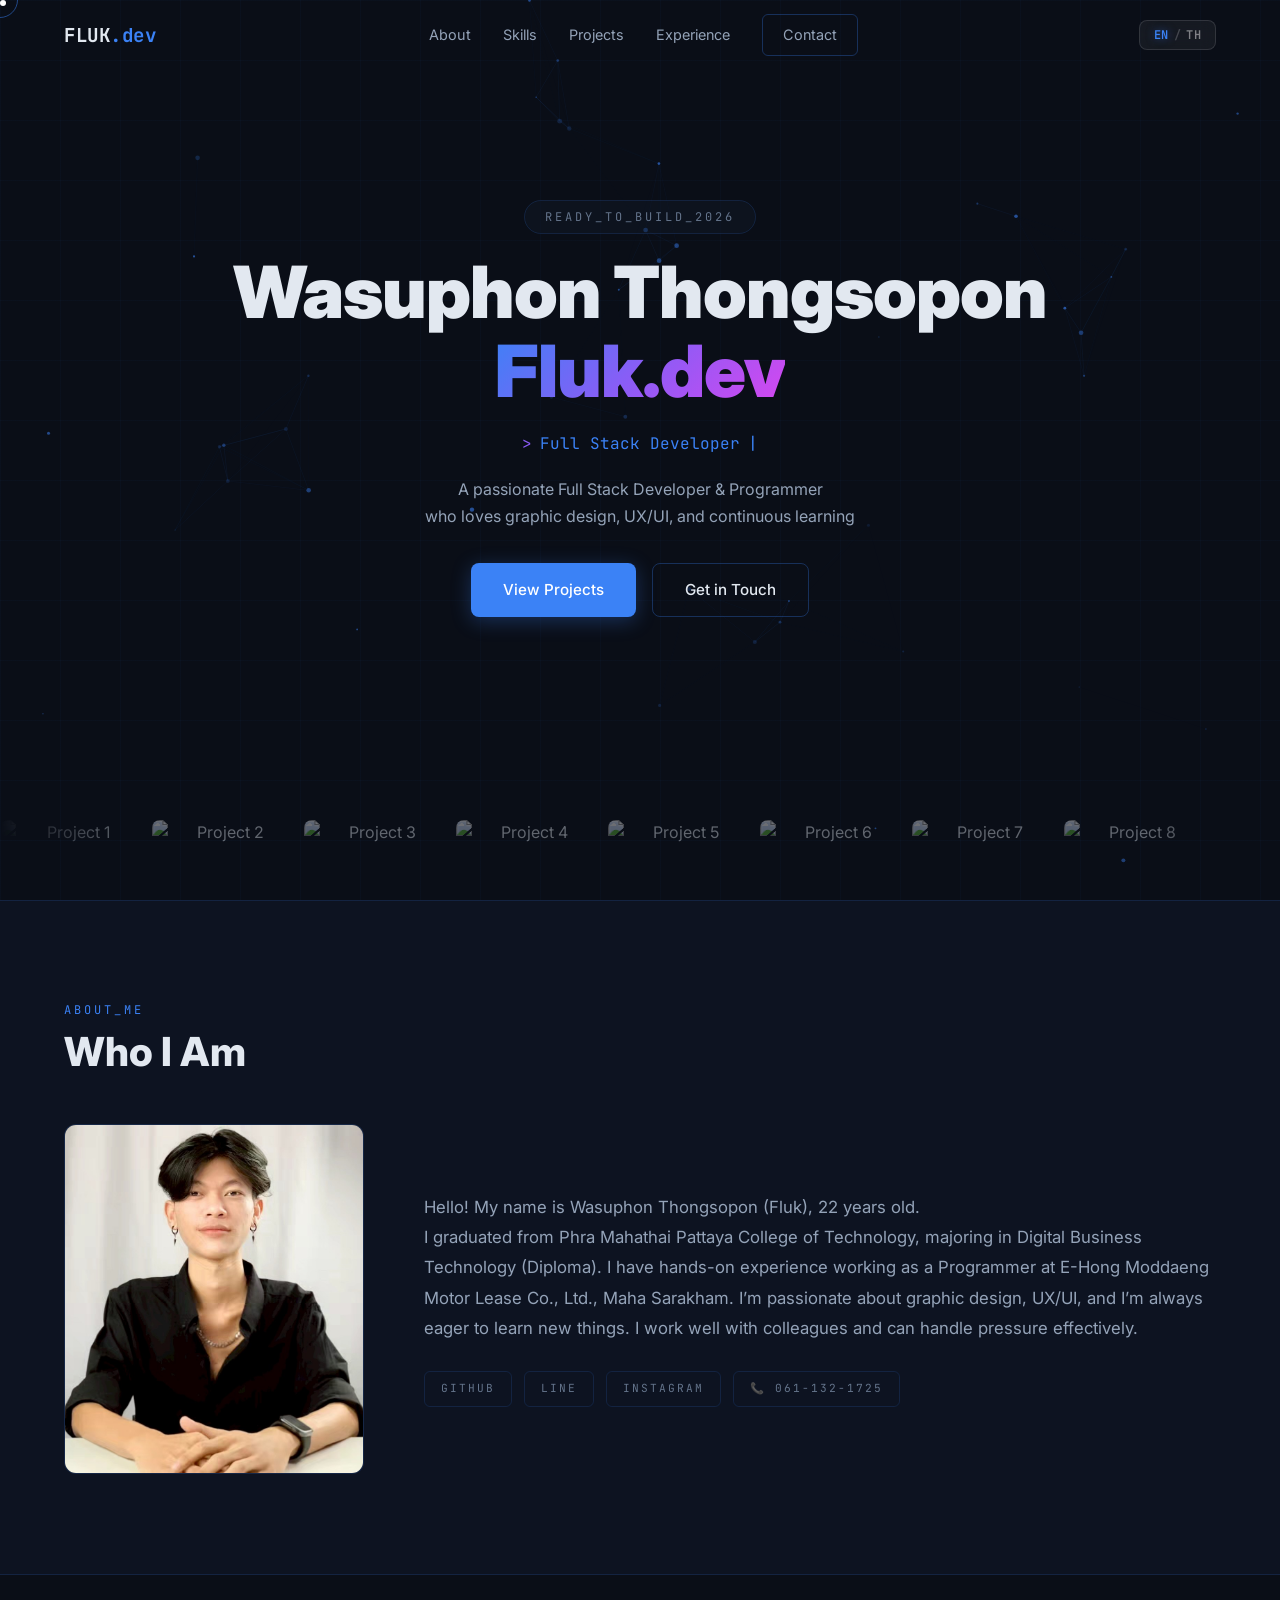
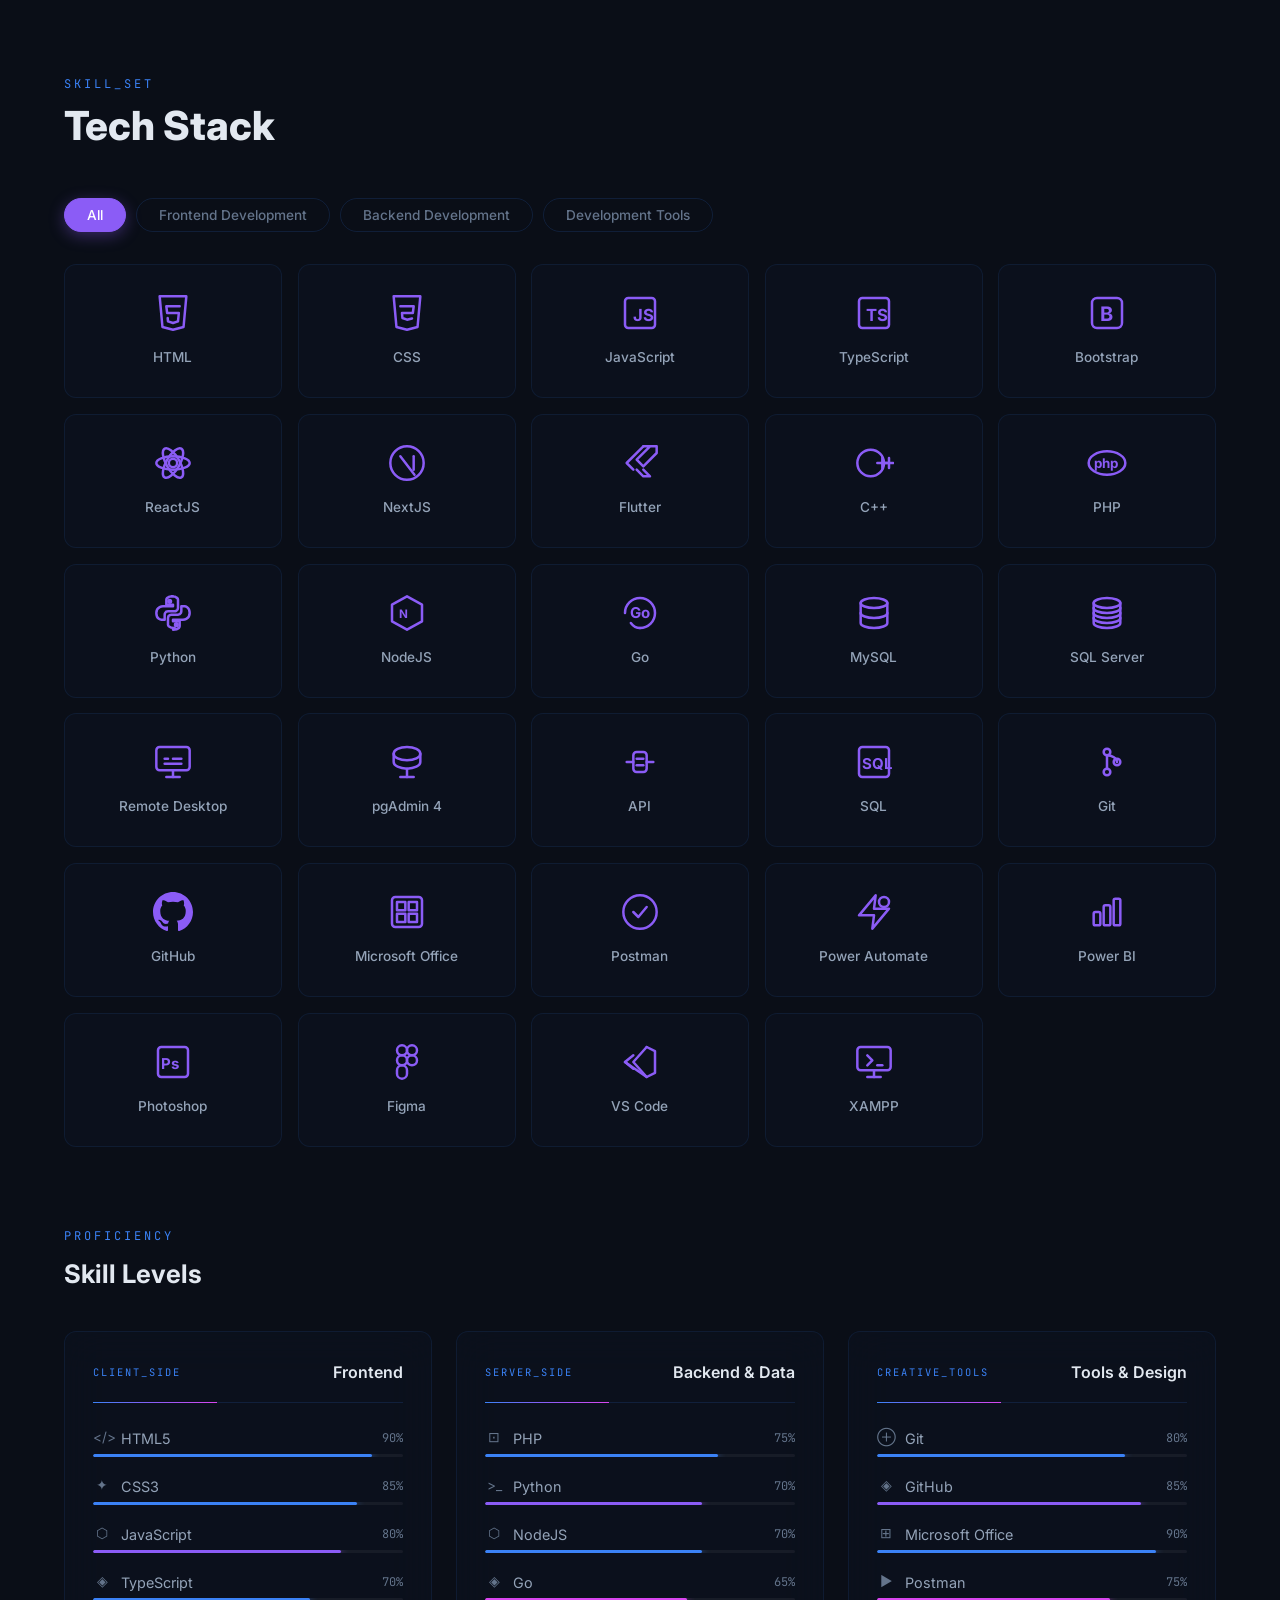
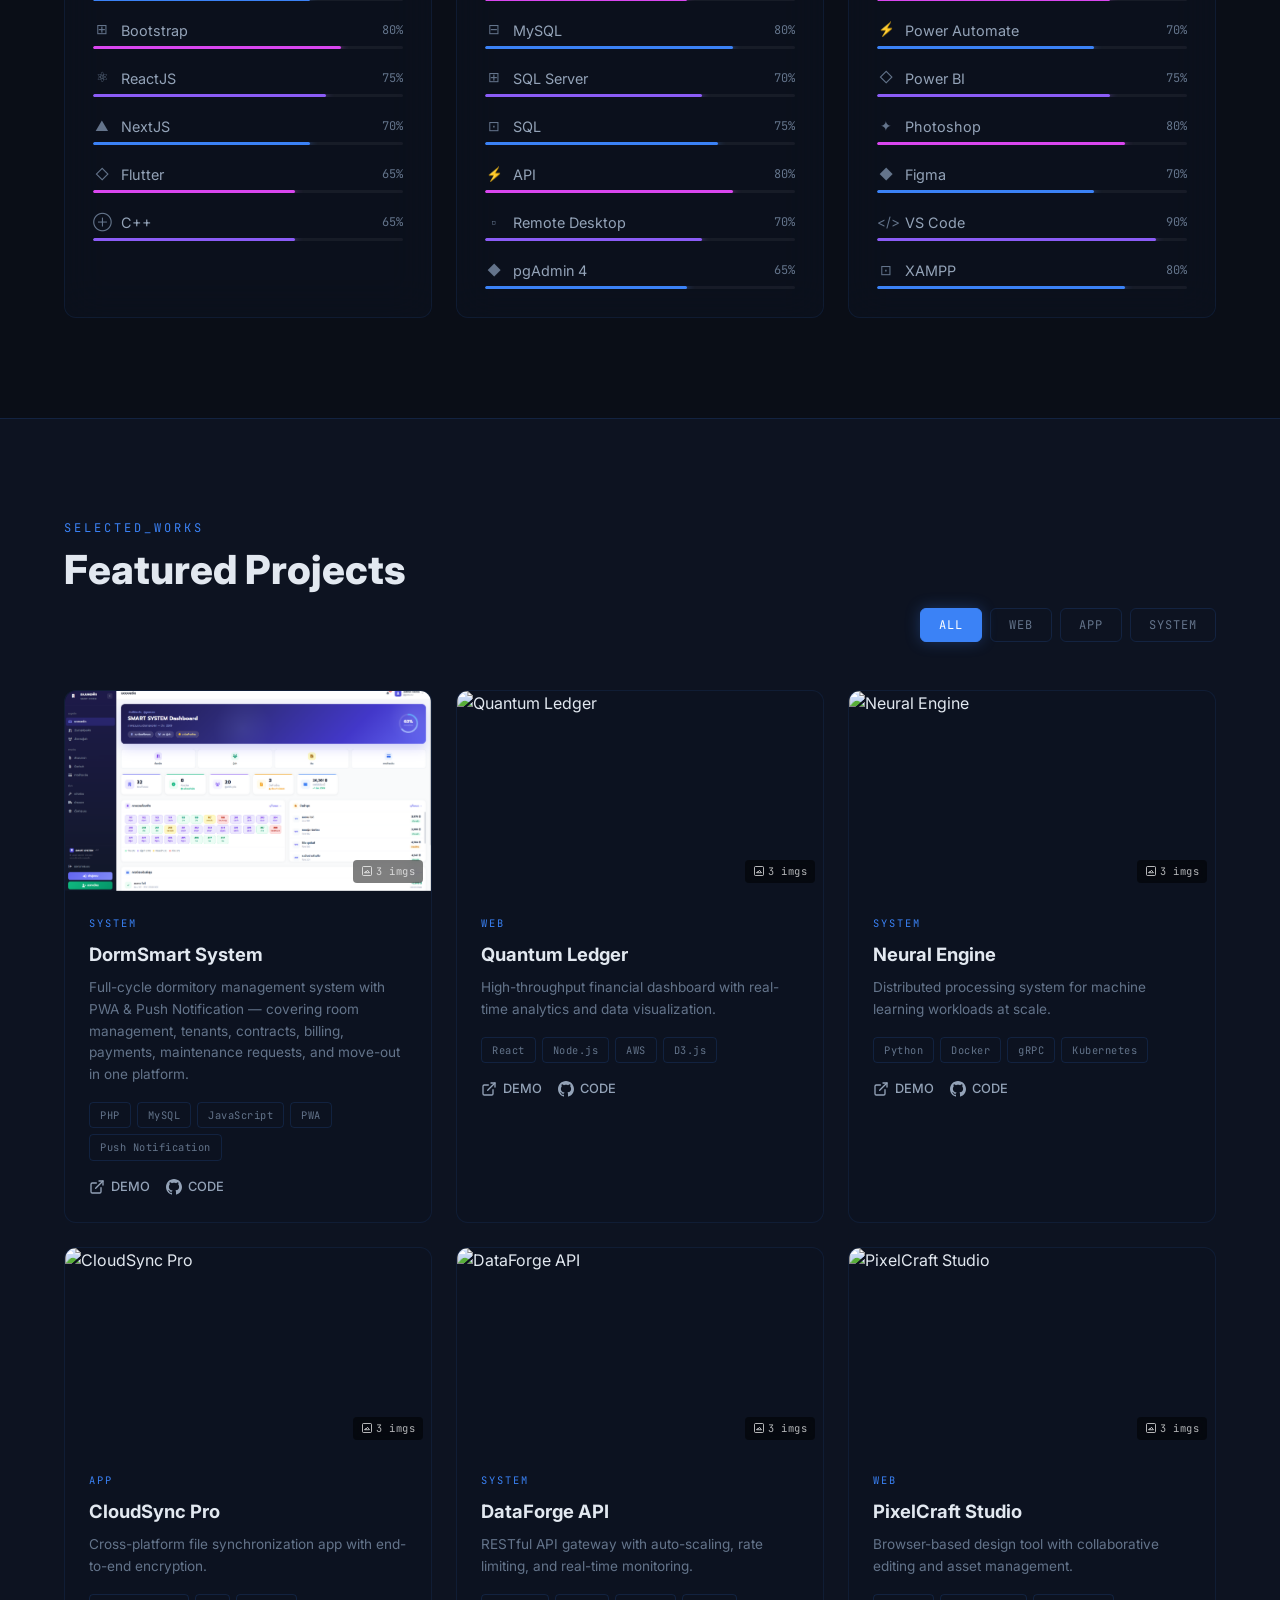
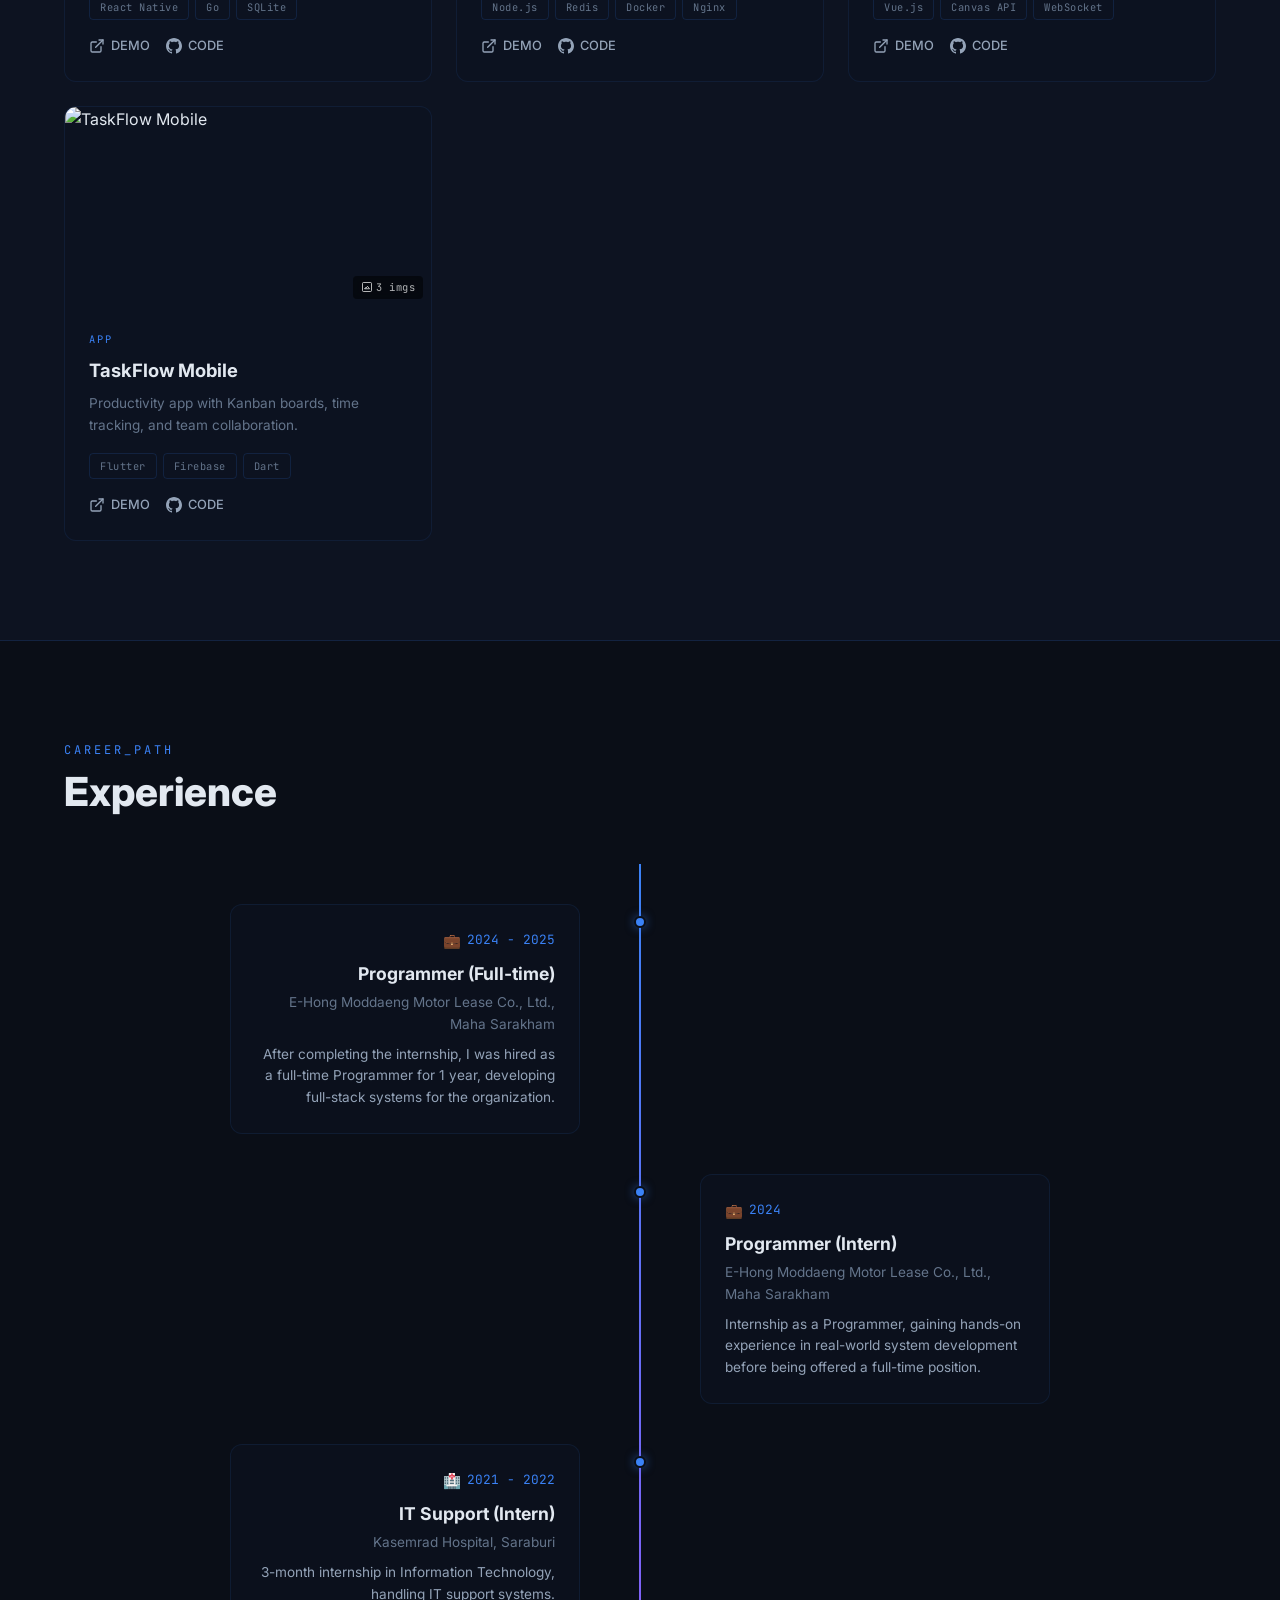
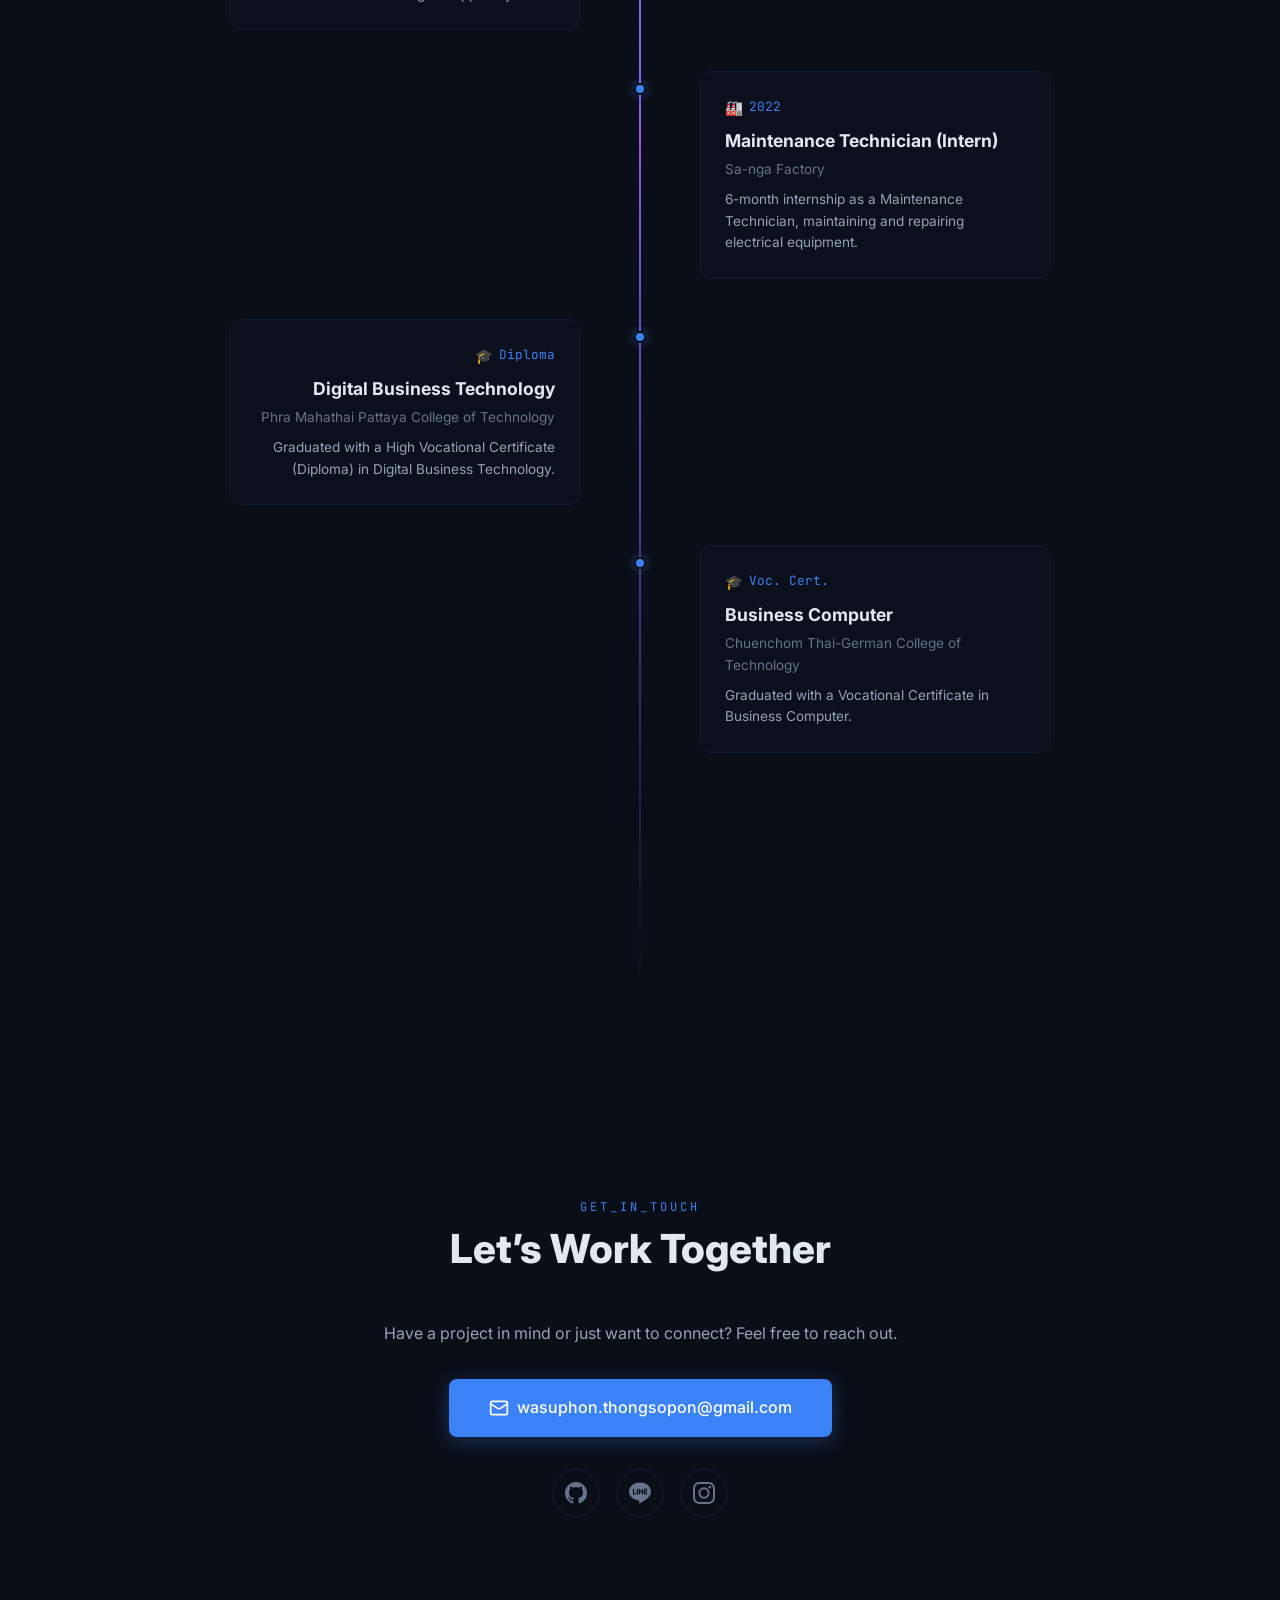
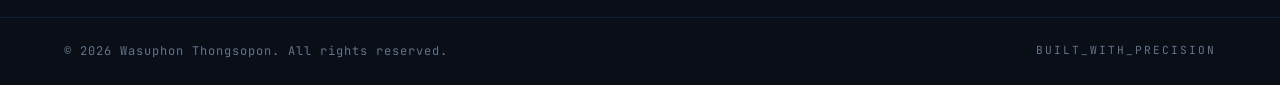
==== commit a483b67c: "Add bilingual support for all projects (TH/EN)" ====
--- a/index.html
+++ b/index.html
@@ -22,7 +22,7 @@
         <div class="loader-content">
             <div class="loader-logo">FLUK<span>.dev</span></div>
             <div class="loader-bar"><div class="loader-bar-fill"></div></div>
-            <div class="loader-text">Initializing...</div>
+            <div class="loader-text" data-i18n="loader_text">Initializing...</div>
         </div>
     </div>
 
@@ -45,12 +45,17 @@
             <!-- === EDIT YOUR NAME/LOGO HERE === -->
             <a href="#hero" class="nav-logo">FLUK<span>.dev</span></a>
             <div class="nav-links" id="navLinks">
-                <a href="#about" class="nav-link">About</a>
-                <a href="#skills" class="nav-link">Skills</a>
-                <a href="#projects" class="nav-link">Projects</a>
-                <a href="#experience" class="nav-link">Experience</a>
-                <a href="#contact" class="nav-link nav-link-btn">Contact</a>
-            </div>
+                <a href="#about" class="nav-link" data-i18n="nav_about">About</a>
+                <a href="#skills" class="nav-link" data-i18n="nav_skills">Skills</a>
+                <a href="#projects" class="nav-link" data-i18n="nav_projects">Projects</a>
+                <a href="#experience" class="nav-link" data-i18n="nav_experience">Experience</a>
+                <a href="#contact" class="nav-link nav-link-btn" data-i18n="nav_contact">Contact</a>
+            </div>
+            <button class="lang-toggle" id="langToggle" aria-label="Toggle language">
+                <span class="lang-toggle-en active">EN</span>
+                <span class="lang-toggle-divider">/</span>
+                <span class="lang-toggle-th">TH</span>
+            </button>
             <button class="nav-toggle" id="navToggle" aria-label="Toggle menu">
                 <span></span><span></span><span></span>
             </button>
@@ -65,11 +70,11 @@
         <div class="hero-grid-bg"></div>
         <div class="hero-content" data-parallax="0.05">
             <div class="hero-badge" data-reveal="fade-down">
-                <span>READY_TO_BUILD_2026</span>
+                <span data-i18n="hero_badge">READY_TO_BUILD_2026</span>
             </div>
             <!-- === EDIT YOUR HEADLINE HERE === -->
             <h1 class="hero-title" data-reveal="fade-up">
-                วสุพล ทองโสภณ<br>
+                <span data-i18n="hero_name">Wasuphon Thongsopon</span><br>
                 <span class="gradient-text">Fluk.dev</span>
             </h1>
             <!-- === EDIT YOUR TAGLINE HERE === -->
@@ -78,16 +83,16 @@
                 <span id="typingText" class="typing-text"></span>
                 <span class="typing-cursor">|</span>
             </div>
-            <p class="hero-description" data-reveal="fade-up" data-delay="400">
-                Full Stack Developer & Programmer ที่รักการเรียนรู้<br>
-                ออกแบบกราฟิก ดีไซน์ และ UX/UI
+            <p class="hero-description" data-reveal="fade-up" data-delay="400" data-i18n-html="hero_desc">
+                A passionate Full Stack Developer &amp; Programmer<br>
+                who loves graphic design, UX/UI, and continuous learning
             </p>
             <div class="hero-buttons" data-reveal="fade-up" data-delay="600">
                 <a href="#projects" class="btn btn-primary">
-                    <span>View Projects</span>
+                    <span data-i18n="btn_projects">View Projects</span>
                 </a>
                 <a href="#contact" class="btn btn-outline">
-                    <span>Get in Touch</span>
+                    <span data-i18n="btn_contact">Get in Touch</span>
                 </a>
             </div>
         </div>
@@ -112,8 +117,8 @@
     <!-- ========================================== -->
     <section id="about" class="section about">
         <div class="container">
-            <div class="section-label" data-reveal="fade-right">ABOUT_ME</div>
-            <h2 class="section-title" data-reveal="fade-right" data-delay="100">Who I Am</h2>
+            <div class="section-label" data-reveal="fade-right" data-i18n="about_label">ABOUT_ME</div>
+            <h2 class="section-title" data-reveal="fade-right" data-delay="100" data-i18n="about_title">Who I Am</h2>
             <div class="about-grid">
                 <div class="about-image-wrapper" data-reveal="fade-right" data-delay="200">
                     <!-- === YOUR PHOTO === -->
@@ -123,18 +128,18 @@
                 </div>
                 <div class="about-info" data-reveal="fade-left" data-delay="300">
                     <!-- === BIO === -->
-                    <p class="about-bio">
-                        สวัสดีครับ ผมชื่อ วสุพล ทองโสภณ (ฟลุ้ค) อายุ 22 ปี<br>
-                        จบการศึกษาจากวิทยาลัยเทคโนโลยีพระมหาไถ่ พัทยา สาขาเทคโนโลยีธุรกิจดิจิทัล (ปวส.)
-                        มีประสบการณ์ทำงานจริงในตำแหน่ง Programmer ที่ อีฮงมดแดงมอเตอร์ ลีส จำกัด มหาสารคาม
-                        ผมชอบการออกแบบกราฟิก ดีไซน์ และ UX/UI รวมถึงหาความรู้ใส่ตัวเองอยู่เสมอ
-                        เข้ากับเพื่อนร่วมงานได้ดี และรับแรงกดดันจากการทำงานได้
+                    <p class="about-bio" data-i18n-html="about_bio">
+                        Hello! My name is Wasuphon Thongsopon (Fluk), 22 years old.<br>
+                        I graduated from Phra Mahathai Pattaya College of Technology, majoring in Digital Business Technology (Diploma).
+                        I have hands-on experience working as a Programmer at E-Hong Moddaeng Motor Lease Co., Ltd., Maha Sarakham.
+                        I'm passionate about graphic design, UX/UI, and I'm always eager to learn new things.
+                        I work well with colleagues and can handle pressure effectively.
                     </p>
                     <div class="about-social-links">
                         <!-- === SOCIAL LINKS === -->
-                        <a href="https://github.com" target="_blank" class="social-badge">GITHUB</a>
-                        <a href="https://facebook.com" target="_blank" class="social-badge">FACEBOOK</a>
-                        <a href="https://line.me" target="_blank" class="social-badge">LINE</a>
+                        <a href="https://github.com/Wasuphon-dev" target="_blank" class="social-badge">GITHUB</a>
+                        <a href="https://line.me/ti/p/JXu4M0pMR9" target="_blank" class="social-badge">LINE</a>
+                        <a href="https://www.instagram.com/wasuphon_03/" target="_blank" class="social-badge">INSTAGRAM</a>
                         <a href="tel:0611321725" class="social-badge">📞 061-132-1725</a>
                     </div>
                 </div>
@@ -147,50 +152,75 @@
     <!-- ========================================== -->
     <section id="skills" class="section skills">
         <div class="container">
-            <div class="section-label" data-reveal="fade-right">SKILL_SET</div>
-            <h2 class="section-title" data-reveal="fade-right" data-delay="100">Tech Stack</h2>
+            <div class="section-label" data-reveal="fade-right" data-i18n="skill_label">SKILL_SET</div>
+            <h2 class="section-title" data-reveal="fade-right" data-delay="100" data-i18n="skill_title">Tech Stack</h2>
 
             <!-- ===== SKILL ICON GRID WITH FILTERS ===== -->
             <div class="skill-icon-filters" data-reveal="fade-up" data-delay="150">
-                <button class="skill-filter-btn active" data-skill-filter="all">All</button>
-                <button class="skill-filter-btn" data-skill-filter="frontend">Frontend Development</button>
-                <button class="skill-filter-btn" data-skill-filter="backend">Backend Development</button>
-                <button class="skill-filter-btn" data-skill-filter="tools">Development Tools</button>
+                <button class="skill-filter-btn active" data-skill-filter="all" data-i18n="skill_filter_all">All</button>
+                <button class="skill-filter-btn" data-skill-filter="frontend" data-i18n="skill_filter_frontend">Frontend Development</button>
+                <button class="skill-filter-btn" data-skill-filter="backend" data-i18n="skill_filter_backend">Backend Development</button>
+                <button class="skill-filter-btn" data-skill-filter="tools" data-i18n="skill_filter_tools">Development Tools</button>
             </div>
             <div class="skill-icon-grid" id="skillIconGrid" data-reveal="fade-up" data-delay="250">
                 <!-- Icons rendered by JS -->
             </div>
 
             <!-- ===== DETAILED SKILL BARS (original) ===== -->
-            <div class="section-label skill-bars-label" data-reveal="fade-right" data-delay="100" style="margin-top: 80px;">PROFICIENCY</div>
-            <h3 class="skill-bars-subtitle" data-reveal="fade-right" data-delay="150">Skill Levels</h3>
+            <div class="section-label skill-bars-label" data-reveal="fade-right" data-delay="100" style="margin-top: 80px;" data-i18n="prof_label">PROFICIENCY</div>
+            <h3 class="skill-bars-subtitle" data-reveal="fade-right" data-delay="150" data-i18n="prof_title">Skill Levels</h3>
             <div class="skills-grid">
                 <!-- ===== FRONTEND SKILLS ===== -->
                 <div class="skill-card glass-card" data-tilt data-reveal="fade-up" data-delay="200">
                     <div class="skill-card-header">
-                        <span class="skill-category-label">CLIENT_SIDE</span>
-                        <span class="skill-category-title">Frontend</span>
+                        <span class="skill-category-label" data-i18n="skill_cat1_label">CLIENT_SIDE</span>
+                        <span class="skill-category-title" data-i18n="skill_cat1_title">Frontend</span>
                     </div>
                     <div class="skill-list">
                         <div class="skill-item">
                             <div class="skill-info"><span class="skill-icon">&lt;/&gt;</span><span class="skill-name">HTML5</span></div>
+                            <span class="skill-percent">90%</span>
+                            <div class="skill-bar"><div class="skill-bar-fill" data-width="90" style="--bar-color: var(--accent-blue)"></div></div>
+                        </div>
+                        <div class="skill-item">
+                            <div class="skill-info"><span class="skill-icon">✦</span><span class="skill-name">CSS3</span></div>
                             <span class="skill-percent">85%</span>
                             <div class="skill-bar"><div class="skill-bar-fill" data-width="85" style="--bar-color: var(--accent-blue)"></div></div>
                         </div>
                         <div class="skill-item">
-                            <div class="skill-info"><span class="skill-icon">✦</span><span class="skill-name">CSS3</span></div>
-                            <span class="skill-percent">80%</span>
-                            <div class="skill-bar"><div class="skill-bar-fill" data-width="80" style="--bar-color: var(--accent-blue)"></div></div>
-                        </div>
-                        <div class="skill-item">
                             <div class="skill-info"><span class="skill-icon">⬡</span><span class="skill-name">JavaScript</span></div>
+                            <span class="skill-percent">80%</span>
+                            <div class="skill-bar"><div class="skill-bar-fill" data-width="80" style="--bar-color: var(--accent-purple)"></div></div>
+                        </div>
+                        <div class="skill-item">
+                            <div class="skill-info"><span class="skill-icon">◈</span><span class="skill-name">TypeScript</span></div>
+                            <span class="skill-percent">70%</span>
+                            <div class="skill-bar"><div class="skill-bar-fill" data-width="70" style="--bar-color: var(--accent-blue)"></div></div>
+                        </div>
+                        <div class="skill-item">
+                            <div class="skill-info"><span class="skill-icon">⊞</span><span class="skill-name">Bootstrap</span></div>
+                            <span class="skill-percent">80%</span>
+                            <div class="skill-bar"><div class="skill-bar-fill" data-width="80" style="--bar-color: var(--accent-pink)"></div></div>
+                        </div>
+                        <div class="skill-item">
+                            <div class="skill-info"><span class="skill-icon">⚛</span><span class="skill-name">ReactJS</span></div>
                             <span class="skill-percent">75%</span>
                             <div class="skill-bar"><div class="skill-bar-fill" data-width="75" style="--bar-color: var(--accent-purple)"></div></div>
                         </div>
                         <div class="skill-item">
-                            <div class="skill-info"><span class="skill-icon">⊞</span><span class="skill-name">Bootstrap</span></div>
-                            <span class="skill-percent">75%</span>
-                            <div class="skill-bar"><div class="skill-bar-fill" data-width="75" style="--bar-color: var(--accent-pink)"></div></div>
+                            <div class="skill-info"><span class="skill-icon">▲</span><span class="skill-name">NextJS</span></div>
+                            <span class="skill-percent">70%</span>
+                            <div class="skill-bar"><div class="skill-bar-fill" data-width="70" style="--bar-color: var(--accent-blue)"></div></div>
+                        </div>
+                        <div class="skill-item">
+                            <div class="skill-info"><span class="skill-icon">◇</span><span class="skill-name">Flutter</span></div>
+                            <span class="skill-percent">65%</span>
+                            <div class="skill-bar"><div class="skill-bar-fill" data-width="65" style="--bar-color: var(--accent-pink)"></div></div>
+                        </div>
+                        <div class="skill-item">
+                            <div class="skill-info"><span class="skill-icon">⊕</span><span class="skill-name">C++</span></div>
+                            <span class="skill-percent">65%</span>
+                            <div class="skill-bar"><div class="skill-bar-fill" data-width="65" style="--bar-color: var(--accent-purple)"></div></div>
                         </div>
                     </div>
                 </div>
@@ -198,37 +228,57 @@
                 <!-- ===== BACKEND & DATA SKILLS ===== -->
                 <div class="skill-card glass-card" data-tilt data-reveal="fade-up" data-delay="350">
                     <div class="skill-card-header">
-                        <span class="skill-category-label">SERVER_SIDE</span>
-                        <span class="skill-category-title">Backend &amp; Data</span>
+                        <span class="skill-category-label" data-i18n="skill_cat2_label">SERVER_SIDE</span>
+                        <span class="skill-category-title" data-i18n="skill_cat2_title">Backend &amp; Data</span>
                     </div>
                     <div class="skill-list">
                         <div class="skill-item">
                             <div class="skill-info"><span class="skill-icon">⊡</span><span class="skill-name">PHP</span></div>
+                            <span class="skill-percent">75%</span>
+                            <div class="skill-bar"><div class="skill-bar-fill" data-width="75" style="--bar-color: var(--accent-blue)"></div></div>
+                        </div>
+                        <div class="skill-item">
+                            <div class="skill-info"><span class="skill-icon">&gt;_</span><span class="skill-name">Python</span></div>
+                            <span class="skill-percent">70%</span>
+                            <div class="skill-bar"><div class="skill-bar-fill" data-width="70" style="--bar-color: var(--accent-purple)"></div></div>
+                        </div>
+                        <div class="skill-item">
+                            <div class="skill-info"><span class="skill-icon">⬡</span><span class="skill-name">NodeJS</span></div>
                             <span class="skill-percent">70%</span>
                             <div class="skill-bar"><div class="skill-bar-fill" data-width="70" style="--bar-color: var(--accent-blue)"></div></div>
                         </div>
                         <div class="skill-item">
-                            <div class="skill-info"><span class="skill-icon">&gt;_</span><span class="skill-name">Python</span></div>
+                            <div class="skill-info"><span class="skill-icon">◈</span><span class="skill-name">Go</span></div>
                             <span class="skill-percent">65%</span>
-                            <div class="skill-bar"><div class="skill-bar-fill" data-width="65" style="--bar-color: var(--accent-purple)"></div></div>
+                            <div class="skill-bar"><div class="skill-bar-fill" data-width="65" style="--bar-color: var(--accent-pink)"></div></div>
                         </div>
                         <div class="skill-item">
                             <div class="skill-info"><span class="skill-icon">⊟</span><span class="skill-name">MySQL</span></div>
-                            <span class="skill-percent">70%</span>
-                            <div class="skill-bar"><div class="skill-bar-fill" data-width="70" style="--bar-color: var(--accent-blue)"></div></div>
-                        </div>
-                        <div class="skill-item">
-                            <div class="skill-info"><span class="skill-icon">◈</span><span class="skill-name">Power BI</span></div>
-                            <span class="skill-percent">70%</span>
-                            <div class="skill-bar"><div class="skill-bar-fill" data-width="70" style="--bar-color: var(--accent-pink)"></div></div>
-                        </div>
-                        <div class="skill-item">
-                            <div class="skill-info"><span class="skill-icon">⊕</span><span class="skill-name">Power Apps</span></div>
-                            <span class="skill-percent">65%</span>
-                            <div class="skill-bar"><div class="skill-bar-fill" data-width="65" style="--bar-color: var(--accent-purple)"></div></div>
-                        </div>
-                        <div class="skill-item">
-                            <div class="skill-info"><span class="skill-icon">⚡</span><span class="skill-name">Power Automate</span></div>
+                            <span class="skill-percent">80%</span>
+                            <div class="skill-bar"><div class="skill-bar-fill" data-width="80" style="--bar-color: var(--accent-blue)"></div></div>
+                        </div>
+                        <div class="skill-item">
+                            <div class="skill-info"><span class="skill-icon">⊞</span><span class="skill-name">SQL Server</span></div>
+                            <span class="skill-percent">70%</span>
+                            <div class="skill-bar"><div class="skill-bar-fill" data-width="70" style="--bar-color: var(--accent-purple)"></div></div>
+                        </div>
+                        <div class="skill-item">
+                            <div class="skill-info"><span class="skill-icon">⊡</span><span class="skill-name">SQL</span></div>
+                            <span class="skill-percent">75%</span>
+                            <div class="skill-bar"><div class="skill-bar-fill" data-width="75" style="--bar-color: var(--accent-blue)"></div></div>
+                        </div>
+                        <div class="skill-item">
+                            <div class="skill-info"><span class="skill-icon">⚡</span><span class="skill-name">API</span></div>
+                            <span class="skill-percent">80%</span>
+                            <div class="skill-bar"><div class="skill-bar-fill" data-width="80" style="--bar-color: var(--accent-pink)"></div></div>
+                        </div>
+                        <div class="skill-item">
+                            <div class="skill-info"><span class="skill-icon">▫</span><span class="skill-name">Remote Desktop</span></div>
+                            <span class="skill-percent">70%</span>
+                            <div class="skill-bar"><div class="skill-bar-fill" data-width="70" style="--bar-color: var(--accent-purple)"></div></div>
+                        </div>
+                        <div class="skill-item">
+                            <div class="skill-info"><span class="skill-icon">◆</span><span class="skill-name">pgAdmin 4</span></div>
                             <span class="skill-percent">65%</span>
                             <div class="skill-bar"><div class="skill-bar-fill" data-width="65" style="--bar-color: var(--accent-blue)"></div></div>
                         </div>
@@ -238,39 +288,59 @@
                 <!-- ===== TOOLS & DESIGN ===== -->
                 <div class="skill-card glass-card" data-tilt data-reveal="fade-up" data-delay="500">
                     <div class="skill-card-header">
-                        <span class="skill-category-label">CREATIVE_TOOLS</span>
-                        <span class="skill-category-title">Tools &amp; Design</span>
+                        <span class="skill-category-label" data-i18n="skill_cat3_label">CREATIVE_TOOLS</span>
+                        <span class="skill-category-title" data-i18n="skill_cat3_title">Tools &amp; Design</span>
                     </div>
                     <div class="skill-list">
                         <div class="skill-item">
+                            <div class="skill-info"><span class="skill-icon">⊕</span><span class="skill-name">Git</span></div>
+                            <span class="skill-percent">80%</span>
+                            <div class="skill-bar"><div class="skill-bar-fill" data-width="80" style="--bar-color: var(--accent-blue)"></div></div>
+                        </div>
+                        <div class="skill-item">
+                            <div class="skill-info"><span class="skill-icon">◈</span><span class="skill-name">GitHub</span></div>
+                            <span class="skill-percent">85%</span>
+                            <div class="skill-bar"><div class="skill-bar-fill" data-width="85" style="--bar-color: var(--accent-purple)"></div></div>
+                        </div>
+                        <div class="skill-item">
                             <div class="skill-info"><span class="skill-icon">⊞</span><span class="skill-name">Microsoft Office</span></div>
-                            <span class="skill-percent">85%</span>
-                            <div class="skill-bar"><div class="skill-bar-fill" data-width="85" style="--bar-color: var(--accent-blue)"></div></div>
-                        </div>
-                        <div class="skill-item">
-                            <div class="skill-info"><span class="skill-icon">◇</span><span class="skill-name">Photoshop</span></div>
-                            <span class="skill-percent">80%</span>
-                            <div class="skill-bar"><div class="skill-bar-fill" data-width="80" style="--bar-color: var(--accent-purple)"></div></div>
-                        </div>
-                        <div class="skill-item">
-                            <div class="skill-info"><span class="skill-icon">◆</span><span class="skill-name">Canva</span></div>
-                            <span class="skill-percent">85%</span>
-                            <div class="skill-bar"><div class="skill-bar-fill" data-width="85" style="--bar-color: var(--accent-pink)"></div></div>
-                        </div>
-                        <div class="skill-item">
-                            <div class="skill-info"><span class="skill-icon">▶</span><span class="skill-name">CapCut</span></div>
+                            <span class="skill-percent">90%</span>
+                            <div class="skill-bar"><div class="skill-bar-fill" data-width="90" style="--bar-color: var(--accent-blue)"></div></div>
+                        </div>
+                        <div class="skill-item">
+                            <div class="skill-info"><span class="skill-icon">▶</span><span class="skill-name">Postman</span></div>
                             <span class="skill-percent">75%</span>
-                            <div class="skill-bar"><div class="skill-bar-fill" data-width="75" style="--bar-color: var(--accent-blue)"></div></div>
+                            <div class="skill-bar"><div class="skill-bar-fill" data-width="75" style="--bar-color: var(--accent-pink)"></div></div>
+                        </div>
+                        <div class="skill-item">
+                            <div class="skill-info"><span class="skill-icon">⚡</span><span class="skill-name">Power Automate</span></div>
+                            <span class="skill-percent">70%</span>
+                            <div class="skill-bar"><div class="skill-bar-fill" data-width="70" style="--bar-color: var(--accent-blue)"></div></div>
+                        </div>
+                        <div class="skill-item">
+                            <div class="skill-info"><span class="skill-icon">◇</span><span class="skill-name">Power BI</span></div>
+                            <span class="skill-percent">75%</span>
+                            <div class="skill-bar"><div class="skill-bar-fill" data-width="75" style="--bar-color: var(--accent-purple)"></div></div>
+                        </div>
+                        <div class="skill-item">
+                            <div class="skill-info"><span class="skill-icon">✦</span><span class="skill-name">Photoshop</span></div>
+                            <span class="skill-percent">80%</span>
+                            <div class="skill-bar"><div class="skill-bar-fill" data-width="80" style="--bar-color: var(--accent-pink)"></div></div>
+                        </div>
+                        <div class="skill-item">
+                            <div class="skill-info"><span class="skill-icon">◆</span><span class="skill-name">Figma</span></div>
+                            <span class="skill-percent">70%</span>
+                            <div class="skill-bar"><div class="skill-bar-fill" data-width="70" style="--bar-color: var(--accent-blue)"></div></div>
                         </div>
                         <div class="skill-item">
                             <div class="skill-info"><span class="skill-icon">&lt;/&gt;</span><span class="skill-name">VS Code</span></div>
                             <span class="skill-percent">90%</span>
-                            <div class="skill-bar"><div class="skill-bar-fill" data-width="90" style="--bar-color: var(--accent-blue)"></div></div>
+                            <div class="skill-bar"><div class="skill-bar-fill" data-width="90" style="--bar-color: var(--accent-purple)"></div></div>
                         </div>
                         <div class="skill-item">
                             <div class="skill-info"><span class="skill-icon">⊡</span><span class="skill-name">XAMPP</span></div>
                             <span class="skill-percent">80%</span>
-                            <div class="skill-bar"><div class="skill-bar-fill" data-width="80" style="--bar-color: var(--accent-purple)"></div></div>
+                            <div class="skill-bar"><div class="skill-bar-fill" data-width="80" style="--bar-color: var(--accent-blue)"></div></div>
                         </div>
                     </div>
                 </div>
@@ -285,8 +355,8 @@
         <div class="container">
             <div class="section-header-row">
                 <div>
-                    <div class="section-label" data-reveal="fade-right">SELECTED_WORKS</div>
-                    <h2 class="section-title" data-reveal="fade-right" data-delay="100">Featured Projects</h2>
+                    <div class="section-label" data-reveal="fade-right" data-i18n="projects_label">SELECTED_WORKS</div>
+                    <h2 class="section-title" data-reveal="fade-right" data-delay="100" data-i18n="projects_title">Featured Projects</h2>
                 </div>
                 <div class="project-filters" data-reveal="fade-left" data-delay="200">
                     <button class="filter-btn active" data-filter="all">ALL</button>
@@ -307,64 +377,64 @@
     <!-- ========================================== -->
     <section id="experience" class="section experience">
         <div class="container">
-            <div class="section-label" data-reveal="fade-right">CAREER_PATH</div>
-            <h2 class="section-title" data-reveal="fade-right" data-delay="100">Experience</h2>
+            <div class="section-label" data-reveal="fade-right" data-i18n="exp_label">CAREER_PATH</div>
+            <h2 class="section-title" data-reveal="fade-right" data-delay="100" data-i18n="exp_title">Experience</h2>
             <!-- === EXPERIENCE DATA === -->
             <div class="timeline">
                 <div class="timeline-item left" data-reveal="fade-right" data-delay="200">
                     <div class="timeline-card glass-card">
-                        <div class="timeline-year"><span class="timeline-icon">💼</span> 2024 - 2025</div>
-                        <h3 class="timeline-role">Programmer (ทำงานจริง)</h3>
-                        <p class="timeline-company">อีฮงมดแดงมอเตอร์ ลีส จำกัด, มหาสารคาม</p>
-                        <p class="timeline-desc">หลังจบฝึกงาน ได้รับการบรรจุทำงานจริงในตำแหน่ง Programmer ระยะเวลา 1 ปี พัฒนาระบบ Full Stack ให้กับองค์กร</p>
+                        <div class="timeline-year"><span class="timeline-icon">💼</span> <span data-i18n="exp1_year">2024 - 2025</span></div>
+                        <h3 class="timeline-role" data-i18n="exp1_role">Programmer (Full-time)</h3>
+                        <p class="timeline-company" data-i18n="exp1_company">E-Hong Moddaeng Motor Lease Co., Ltd., Maha Sarakham</p>
+                        <p class="timeline-desc" data-i18n="exp1_desc">After completing the internship, I was hired as a full-time Programmer for 1 year, developing full-stack systems for the organization.</p>
                     </div>
                 </div>
                 <div class="timeline-item right" data-reveal="fade-left" data-delay="300">
                     <div class="timeline-card glass-card">
-                        <div class="timeline-year"><span class="timeline-icon">💼</span> 2024</div>
-                        <h3 class="timeline-role">Programmer (ฝึกงาน)</h3>
-                        <p class="timeline-company">อีฮงมดแดงมอเตอร์ ลีส จำกัด, มหาสารคาม</p>
-                        <p class="timeline-desc">ฝึกงานตำแหน่ง Programmer เรียนรู้การพัฒนาระบบจริงในองค์กร ก่อนได้รับการบรรจุเป็นพนักงานประจำ</p>
+                        <div class="timeline-year"><span class="timeline-icon">💼</span> <span data-i18n="exp2_year">2024</span></div>
+                        <h3 class="timeline-role" data-i18n="exp2_role">Programmer (Intern)</h3>
+                        <p class="timeline-company" data-i18n="exp2_company">E-Hong Moddaeng Motor Lease Co., Ltd., Maha Sarakham</p>
+                        <p class="timeline-desc" data-i18n="exp2_desc">Internship as a Programmer, gaining hands-on experience in real-world system development before being offered a full-time position.</p>
                     </div>
                 </div>
                 <div class="timeline-item left" data-reveal="fade-right" data-delay="400">
                     <div class="timeline-card glass-card">
-                        <div class="timeline-year"><span class="timeline-icon">�</span> 2021 - 2022</div>
-                        <h3 class="timeline-role">IT Support (ฝึกงาน)</h3>
-                        <p class="timeline-company">โรงพยาบาลเกษมราษฎร์ สระบุรี</p>
-                        <p class="timeline-desc">ฝึกงาน 3 เดือน ตำแหน่งเทคโนโลยีสารสนเทศ ดูแลระบบ IT Support</p>
+                        <div class="timeline-year"><span class="timeline-icon">🏥</span> <span data-i18n="exp3_year">2021 - 2022</span></div>
+                        <h3 class="timeline-role" data-i18n="exp3_role">IT Support (Intern)</h3>
+                        <p class="timeline-company" data-i18n="exp3_company">Kasemrad Hospital, Saraburi</p>
+                        <p class="timeline-desc" data-i18n="exp3_desc">3-month internship in Information Technology, handling IT support systems.</p>
                     </div>
                 </div>
                 <div class="timeline-item right" data-reveal="fade-left" data-delay="500">
                     <div class="timeline-card glass-card">
-                        <div class="timeline-year"><span class="timeline-icon">🏭</span> 2022</div>
-                        <h3 class="timeline-role">ช่างซ่อมบำรุง (ฝึกงาน)</h3>
-                        <p class="timeline-company">โรงงาน สง่า</p>
-                        <p class="timeline-desc">ฝึกงาน 6 เดือน ตำแหน่งช่างซ่อมบำรุง ซ่อมบำรุงรักษาเครื่องใช้ไฟฟ้า</p>
+                        <div class="timeline-year"><span class="timeline-icon">🏭</span> <span data-i18n="exp4_year">2022</span></div>
+                        <h3 class="timeline-role" data-i18n="exp4_role">Maintenance Technician (Intern)</h3>
+                        <p class="timeline-company" data-i18n="exp4_company">Sa-nga Factory</p>
+                        <p class="timeline-desc" data-i18n="exp4_desc">6-month internship as a Maintenance Technician, maintaining and repairing electrical equipment.</p>
                     </div>
                 </div>
                 <div class="timeline-item left" data-reveal="fade-right" data-delay="600">
                     <div class="timeline-card glass-card">
-                        <div class="timeline-year"><span class="timeline-icon">�🎓</span> ปวส.</div>
-                        <h3 class="timeline-role">เทคโนโลยีธุรกิจดิจิทัล</h3>
-                        <p class="timeline-company">วิทยาลัยเทคโนโลยีพระมหาไถ่ พัทยา</p>
-                        <p class="timeline-desc">สำเร็จการศึกษาระดับประกาศนียบัตรวิชาชีพชั้นสูง (ปวส.) สาขาเทคโนโลยีธุรกิจดิจิทัล</p>
+                        <div class="timeline-year"><span class="timeline-icon">🎓</span> <span data-i18n="exp5_year">Diploma</span></div>
+                        <h3 class="timeline-role" data-i18n="exp5_role">Digital Business Technology</h3>
+                        <p class="timeline-company" data-i18n="exp5_company">Phra Mahathai Pattaya College of Technology</p>
+                        <p class="timeline-desc" data-i18n="exp5_desc">Graduated with a High Vocational Certificate (Diploma) in Digital Business Technology.</p>
                     </div>
                 </div>
                 <div class="timeline-item right" data-reveal="fade-left" data-delay="700">
                     <div class="timeline-card glass-card">
-                        <div class="timeline-year"><span class="timeline-icon">🎓</span> ปวช.</div>
-                        <h3 class="timeline-role">คอมพิวเตอร์ธุรกิจ</h3>
-                        <p class="timeline-company">วิทยาลัยเทคโนโลยีชื่นชมไทย – เยอรมัน</p>
-                        <p class="timeline-desc">จบระดับประกาศนียบัตรวิชาชีพ (ปวช.) สาขาคอมพิวเตอร์ธุรกิจ</p>
+                        <div class="timeline-year"><span class="timeline-icon">🎓</span> <span data-i18n="exp6_year">Voc. Cert.</span></div>
+                        <h3 class="timeline-role" data-i18n="exp6_role">Business Computer</h3>
+                        <p class="timeline-company" data-i18n="exp6_company">Chuenchom Thai-German College of Technology</p>
+                        <p class="timeline-desc" data-i18n="exp6_desc">Graduated with a Vocational Certificate in Business Computer.</p>
                     </div>
                 </div>
                 <div class="timeline-item left" data-reveal="fade-right" data-delay="800">
                     <div class="timeline-card glass-card">
-                        <div class="timeline-year"><span class="timeline-icon">📚</span> ม.ต้น</div>
-                        <h3 class="timeline-role">มัธยมศึกษาตอนต้น</h3>
-                        <p class="timeline-company">โรงเรียนวัดหนองตาบุญ</p>
-                        <p class="timeline-desc">จบการศึกษาระดับมัธยมศึกษาตอนต้น</p>
+                        <div class="timeline-year"><span class="timeline-icon">📚</span> <span data-i18n="exp7_year">Secondary</span></div>
+                        <h3 class="timeline-role" data-i18n="exp7_role">Lower Secondary Education</h3>
+                        <p class="timeline-company" data-i18n="exp7_company">Wat Nong Ta Bun School</p>
+                        <p class="timeline-desc" data-i18n="exp7_desc">Completed lower secondary education.</p>
                     </div>
                 </div>
             </div>
@@ -377,9 +447,9 @@
     <section id="contact" class="section contact">
         <div class="container">
             <div class="contact-content">
-                <div class="section-label center" data-reveal="fade-up">GET_IN_TOUCH</div>
-                <h2 class="section-title center" data-reveal="fade-up" data-delay="100">Let's Work Together</h2>
-                <p class="contact-desc" data-reveal="fade-up" data-delay="200">
+                <div class="section-label center" data-reveal="fade-up" data-i18n="contact_label">GET_IN_TOUCH</div>
+                <h2 class="section-title center" data-reveal="fade-up" data-delay="100" data-i18n="contact_title">Let's Work Together</h2>
+                <p class="contact-desc" data-reveal="fade-up" data-delay="200" data-i18n="contact_desc">
                     Have a project in mind or just want to connect? Feel free to reach out.
                 </p>
                 <!-- === EDIT YOUR EMAIL === -->
@@ -389,17 +459,14 @@
                 </a>
                 <!-- === EDIT YOUR SOCIAL LINKS === -->
                 <div class="contact-socials" data-reveal="fade-up" data-delay="400">
-                    <a href="https://github.com" target="_blank" class="contact-social-icon" aria-label="GitHub">
+                    <a href="https://github.com/Wasuphon-dev" target="_blank" class="contact-social-icon" aria-label="GitHub">
                         <svg width="22" height="22" viewBox="0 0 24 24" fill="currentColor"><path d="M12 0c-6.626 0-12 5.373-12 12 0 5.302 3.438 9.8 8.207 11.387.599.111.793-.261.793-.577v-2.234c-3.338.726-4.033-1.416-4.033-1.416-.546-1.387-1.333-1.756-1.333-1.756-1.089-.745.083-.729.083-.729 1.205.084 1.839 1.237 1.839 1.237 1.07 1.834 2.807 1.304 3.492.997.107-.775.418-1.305.762-1.604-2.665-.305-5.467-1.334-5.467-5.931 0-1.311.469-2.381 1.236-3.221-.124-.303-.535-1.524.117-3.176 0 0 1.008-.322 3.301 1.23.957-.266 1.983-.399 3.003-.404 1.02.005 2.047.138 3.006.404 2.291-1.552 3.297-1.23 3.297-1.23.653 1.653.242 2.874.118 3.176.77.84 1.235 1.911 1.235 3.221 0 4.609-2.807 5.624-5.479 5.921.43.372.823 1.102.823 2.222v3.293c0 .319.192.694.801.576 4.765-1.589 8.199-6.086 8.199-11.386 0-6.627-5.373-12-12-12z"/></svg>
                     </a>
-                    <a href="https://facebook.com" target="_blank" class="contact-social-icon" aria-label="Facebook">
-                        <svg width="22" height="22" viewBox="0 0 24 24" fill="currentColor"><path d="M24 12.073c0-6.627-5.373-12-12-12s-12 5.373-12 12c0 5.99 4.388 10.954 10.125 11.854v-8.385H7.078v-3.47h3.047V9.43c0-3.007 1.792-4.669 4.533-4.669 1.312 0 2.686.235 2.686.235v2.953H15.83c-1.491 0-1.956.925-1.956 1.874v2.25h3.328l-.532 3.47h-2.796v8.385C19.612 23.027 24 18.062 24 12.073z"/></svg>
-                    </a>
-                    <a href="https://line.me" target="_blank" class="contact-social-icon" aria-label="Line">
+                    <a href="https://line.me/ti/p/JXu4M0pMR9" target="_blank" class="contact-social-icon" aria-label="Line">
                         <svg width="22" height="22" viewBox="0 0 24 24" fill="currentColor"><path d="M19.365 9.863c.349 0 .63.285.63.631 0 .345-.281.63-.63.63H17.61v1.125h1.755c.349 0 .63.283.63.63 0 .344-.281.629-.63.629h-2.386c-.345 0-.627-.285-.627-.629V8.108c0-.345.282-.63.63-.63h2.386c.346 0 .627.285.627.63 0 .349-.281.63-.63.63H17.61v1.125h1.755zm-3.855 3.016c0 .27-.174.51-.432.596-.064.021-.133.031-.199.031-.211 0-.391-.09-.51-.25l-2.443-3.317v2.94c0 .344-.279.629-.631.629-.346 0-.626-.285-.626-.629V8.108c0-.27.173-.51.43-.595.06-.023.136-.033.194-.033.195 0 .375.104.495.254l2.462 3.33V8.108c0-.345.282-.63.63-.63.345 0 .63.285.63.63v4.771zm-5.741 0c0 .344-.282.629-.631.629-.345 0-.627-.285-.627-.629V8.108c0-.345.282-.63.63-.63.346 0 .628.285.628.63v4.771zm-2.466.629H4.917c-.345 0-.63-.285-.63-.629V8.108c0-.345.285-.63.63-.63.348 0 .63.285.63.63v4.141h1.756c.348 0 .629.283.629.63 0 .344-.282.629-.629.629M24 10.314C24 4.943 18.615.572 12 .572S0 4.943 0 10.314c0 4.811 4.27 8.842 10.035 9.608.391.082.923.258 1.058.59.12.301.079.766.038 1.08l-.164 1.02c-.045.301-.24 1.186 1.049.645 1.291-.539 6.916-4.078 9.436-6.975C23.176 14.393 24 12.458 24 10.314"/></svg>
                     </a>
-                    <a href="https://linkedin.com" target="_blank" class="contact-social-icon" aria-label="LinkedIn">
-                        <svg width="22" height="22" viewBox="0 0 24 24" fill="currentColor"><path d="M20.447 20.452h-3.554v-5.569c0-1.328-.027-3.037-1.852-3.037-1.853 0-2.136 1.445-2.136 2.939v5.667H9.351V9h3.414v1.561h.046c.477-.9 1.637-1.85 3.37-1.85 3.601 0 4.267 2.37 4.267 5.455v6.286zM5.337 7.433c-1.144 0-2.063-.926-2.063-2.065 0-1.138.92-2.063 2.063-2.063 1.14 0 2.064.925 2.064 2.063 0 1.139-.925 2.065-2.064 2.065zm1.782 13.019H3.555V9h3.564v11.452zM22.225 0H1.771C.792 0 0 .774 0 1.729v20.542C0 23.227.792 24 1.771 24h20.451C23.2 24 24 23.227 24 22.271V1.729C24 .774 23.2 0 22.222 0h.003z"/></svg>
+                    <a href="https://www.instagram.com/wasuphon_03/" target="_blank" class="contact-social-icon" aria-label="Instagram">
+                        <svg width="22" height="22" viewBox="0 0 24 24" fill="currentColor"><path d="M12 2.163c3.204 0 3.584.012 4.85.07 3.252.148 4.771 1.691 4.919 4.919.058 1.265.069 1.645.069 4.849 0 3.205-.012 3.584-.069 4.849-.149 3.225-1.664 4.771-4.919 4.919-1.266.058-1.644.07-4.85.07-3.204 0-3.584-.012-4.849-.07-3.26-.149-4.771-1.699-4.919-4.92-.058-1.265-.07-1.644-.07-4.849 0-3.204.013-3.583.07-4.849.149-3.227 1.664-4.771 4.919-4.919 1.266-.057 1.645-.069 4.849-.069zM12 0C8.741 0 8.333.014 7.053.072 2.695.272.273 2.69.073 7.052.014 8.333 0 8.741 0 12c0 3.259.014 3.668.072 4.948.2 4.358 2.618 6.78 6.98 6.98C8.333 23.986 8.741 24 12 24c3.259 0 3.668-.014 4.948-.072 4.354-.2 6.782-2.618 6.979-6.98.059-1.28.073-1.689.073-4.948 0-3.259-.014-3.667-.072-4.947-.196-4.354-2.617-6.78-6.979-6.98C15.668.014 15.259 0 12 0zm0 5.838a6.162 6.162 0 100 12.324 6.162 6.162 0 000-12.324zM12 16a4 4 0 110-8 4 4 0 010 8zm6.406-11.845a1.44 1.44 0 100 2.881 1.44 1.44 0 000-2.881z"/></svg>
                     </a>
                 </div>
             </div>
@@ -442,8 +509,8 @@
     <!-- ========================================== -->
     <footer class="footer">
         <div class="container footer-container">
-            <p class="footer-copy">&copy; 2026 Wasuphon Thongsopon. All rights reserved.</p>
-            <p class="footer-tag">BUILT_WITH_PRECISION</p>
+            <p class="footer-copy" data-i18n-html="footer_copy">&copy; 2026 Wasuphon Thongsopon. All rights reserved.</p>
+            <p class="footer-tag" data-i18n="footer_tag">BUILT_WITH_PRECISION</p>
         </div>
     </footer>
 
--- a/style.css
+++ b/style.css
@@ -331,6 +331,48 @@
 
 .nav-link-btn::after {
     display: none;
+}
+
+/* Language Toggle */
+.lang-toggle {
+    display: flex;
+    align-items: center;
+    gap: 4px;
+    padding: 6px 14px;
+    background: rgba(255, 255, 255, 0.05);
+    border: 1px solid rgba(255, 255, 255, 0.12);
+    border-radius: 8px;
+    cursor: pointer;
+    font-family: 'JetBrains Mono', monospace;
+    font-size: 0.75rem;
+    font-weight: 600;
+    letter-spacing: 0.5px;
+    color: rgba(255, 255, 255, 0.45);
+    transition: background 0.3s ease, border-color 0.3s ease;
+    margin-left: 8px;
+    backdrop-filter: blur(8px);
+    -webkit-backdrop-filter: blur(8px);
+}
+
+.lang-toggle:hover {
+    background: rgba(255, 255, 255, 0.1);
+    border-color: rgba(255, 255, 255, 0.2);
+}
+
+.lang-toggle-en,
+.lang-toggle-th {
+    transition: color 0.3s ease, text-shadow 0.3s ease;
+}
+
+.lang-toggle-en.active,
+.lang-toggle-th.active {
+    color: var(--accent-blue);
+    text-shadow: 0 0 8px rgba(59, 130, 246, 0.5);
+}
+
+.lang-toggle-divider {
+    color: rgba(255, 255, 255, 0.2);
+    margin: 0 1px;
 }
 
 /* Mobile Toggle */
@@ -1429,6 +1471,11 @@
         display: flex;
     }
     
+    .lang-toggle {
+        margin-left: auto;
+        margin-right: 12px;
+    }
+    
     .hero-title {
         font-size: 2.2rem;
     }
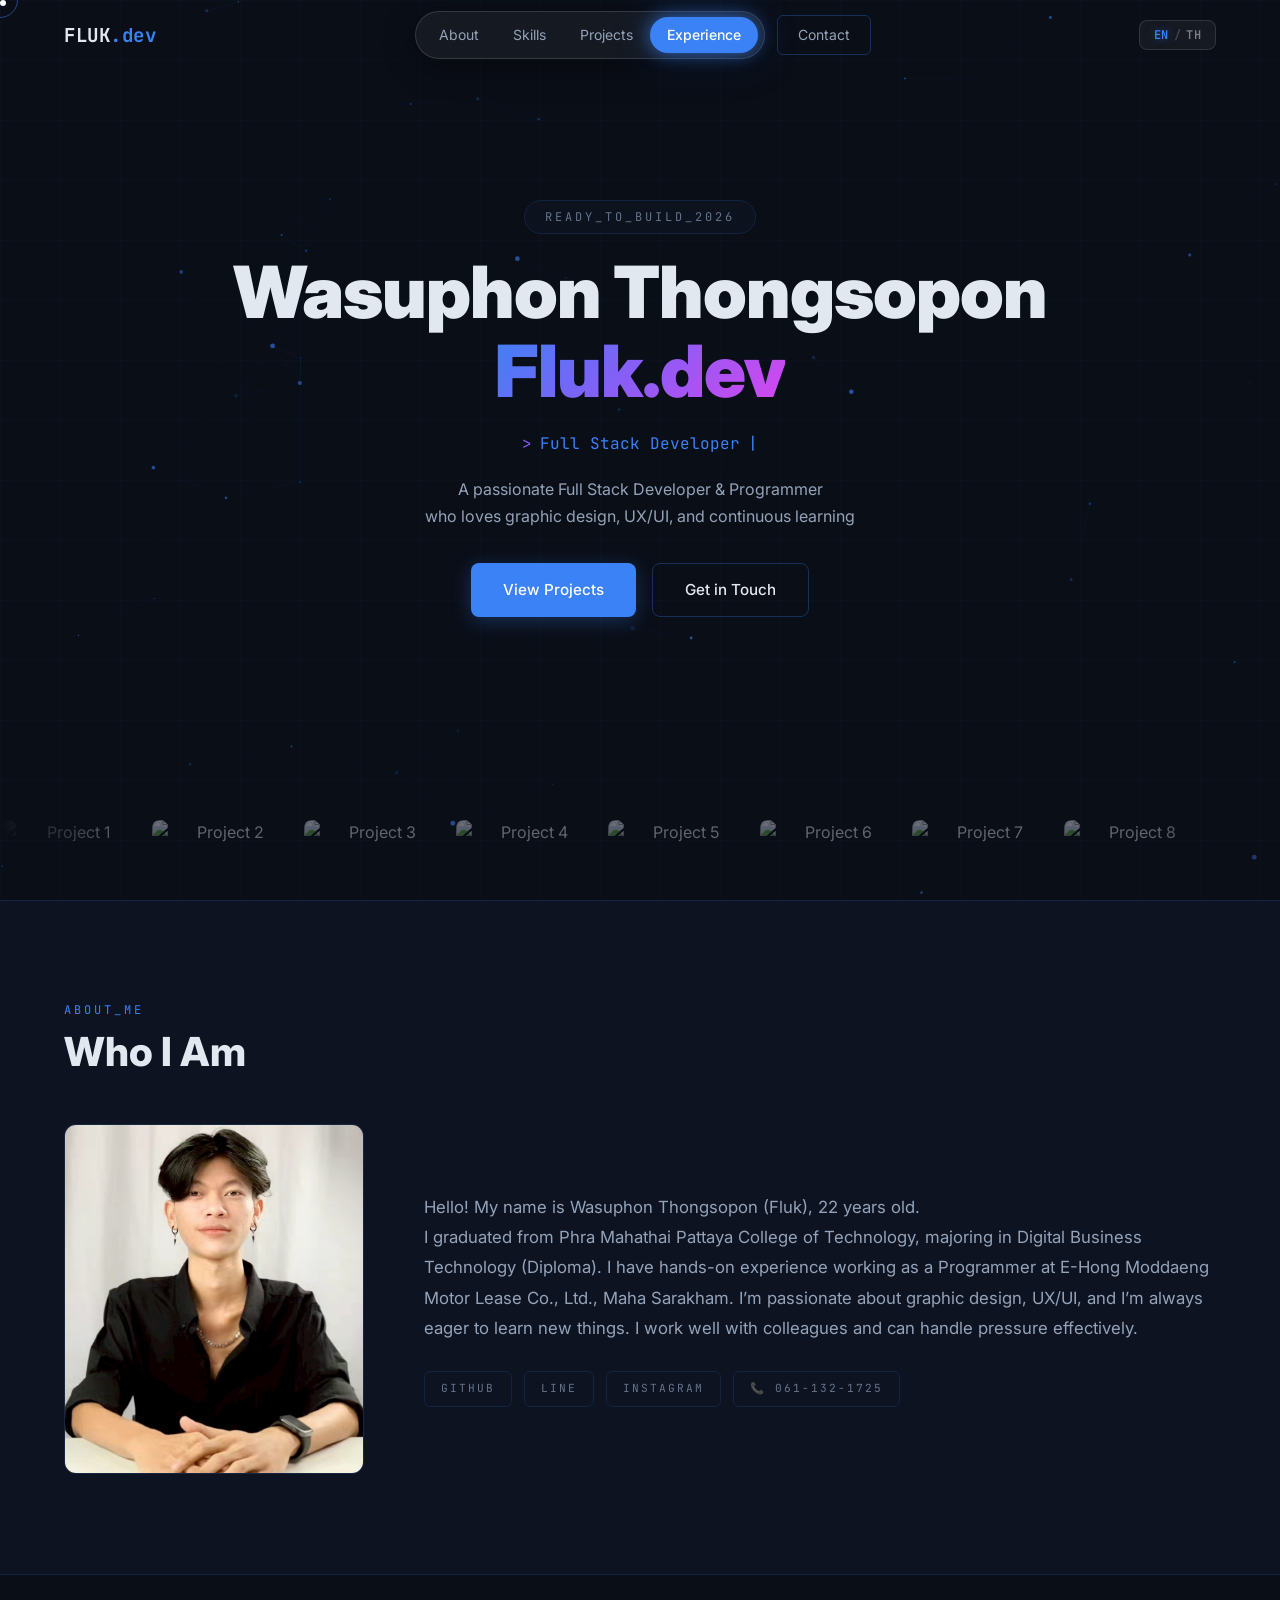
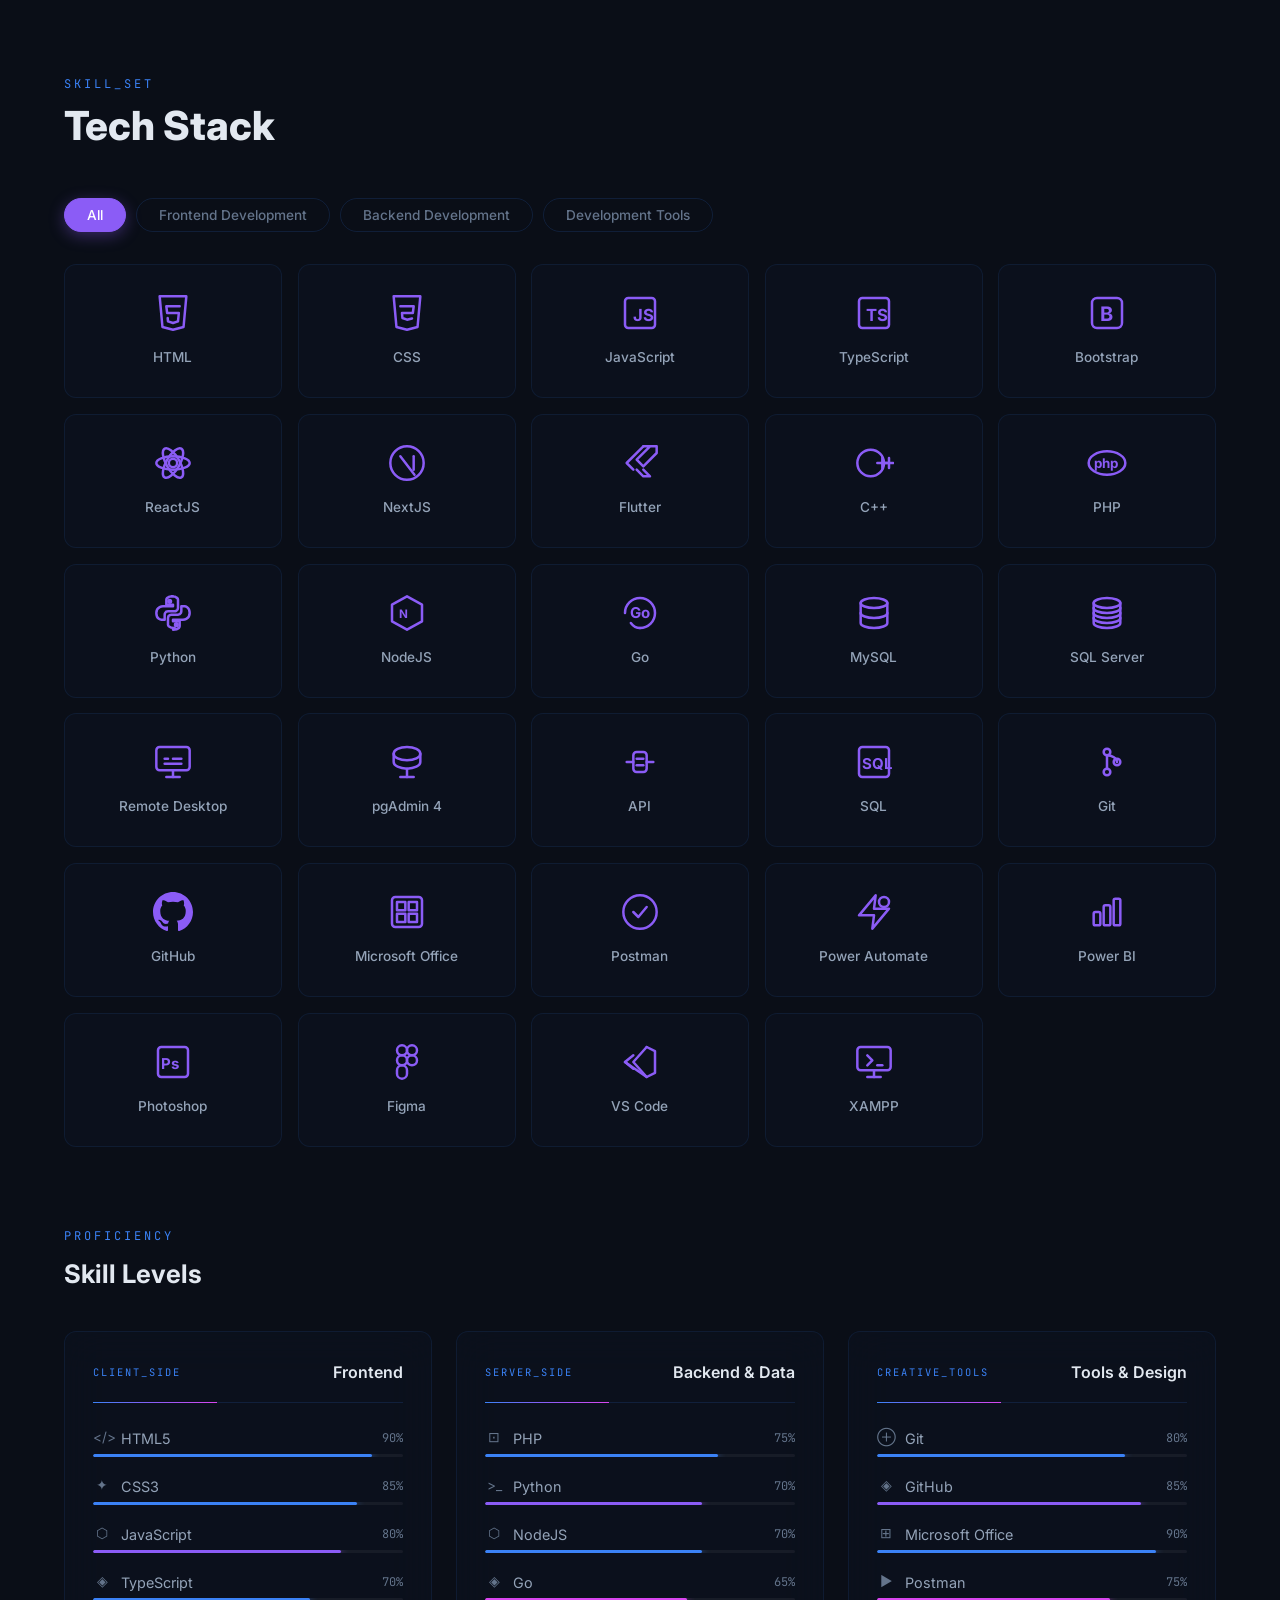
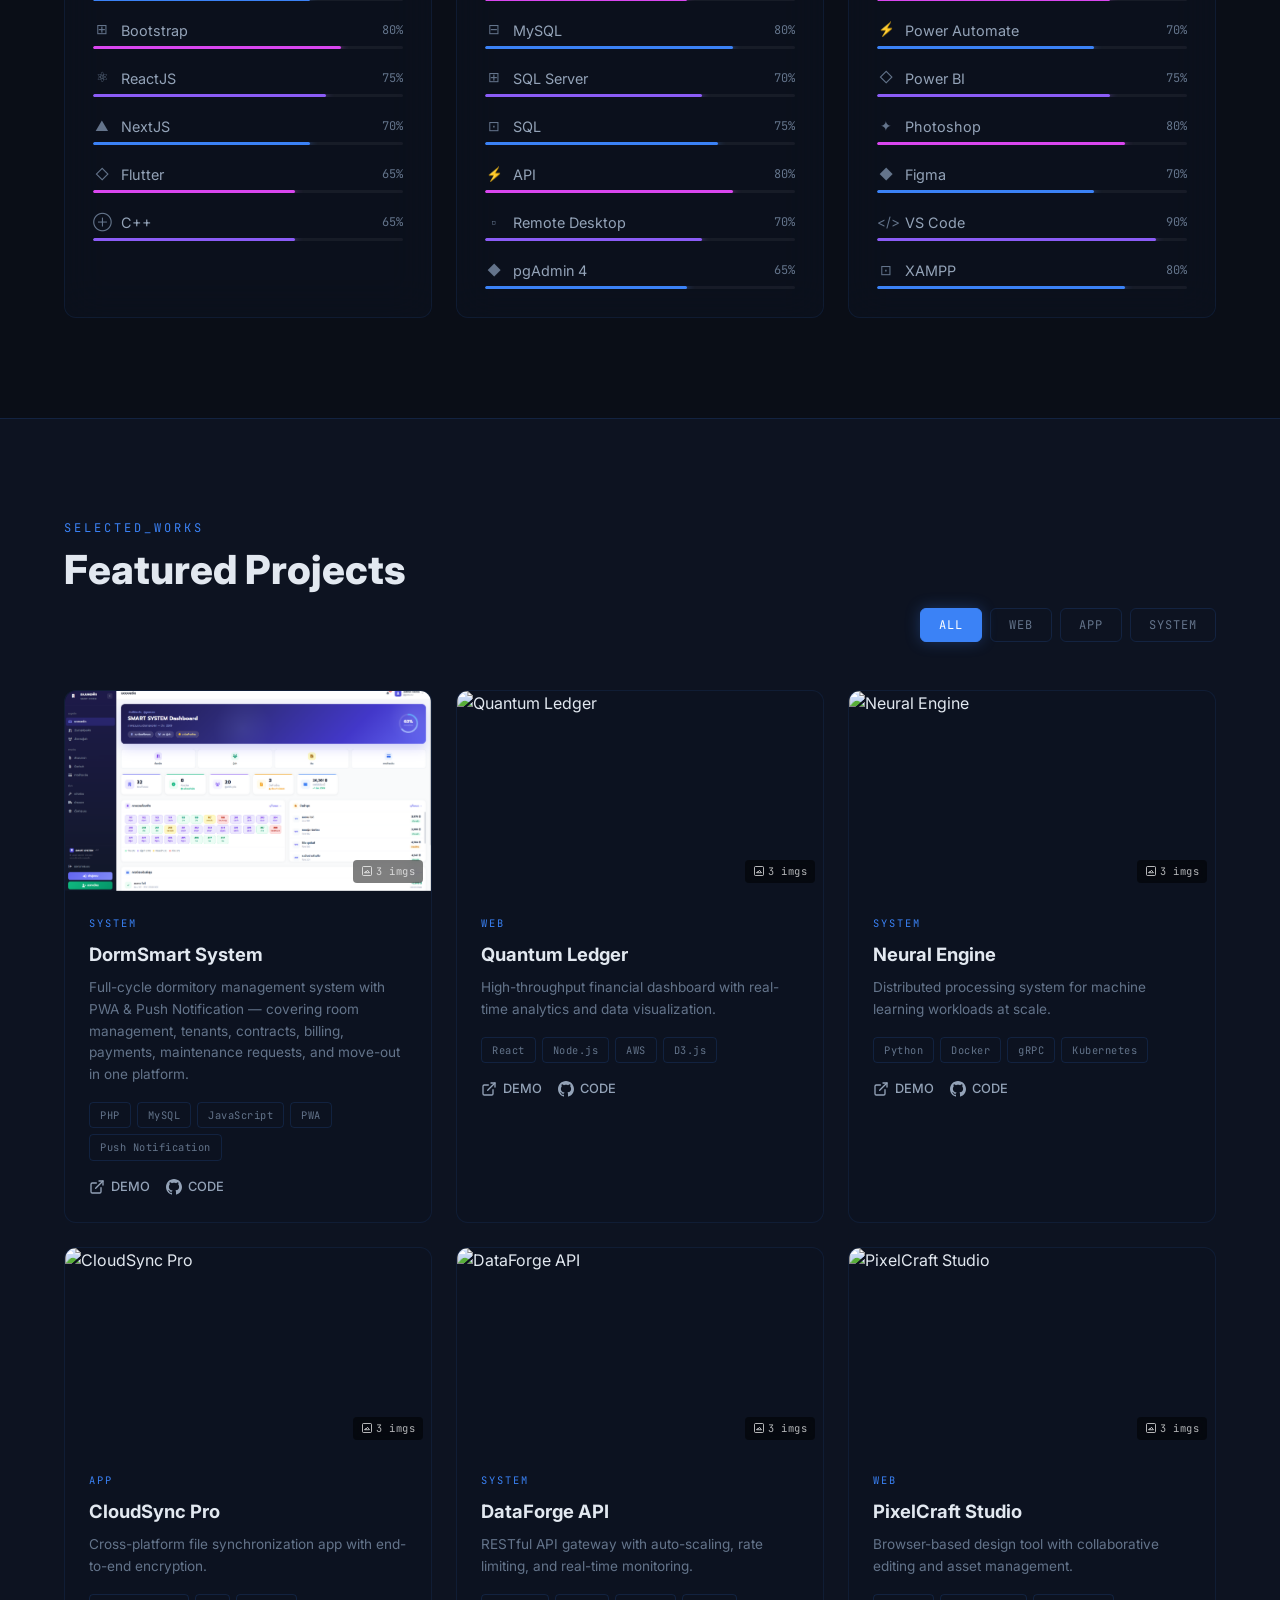
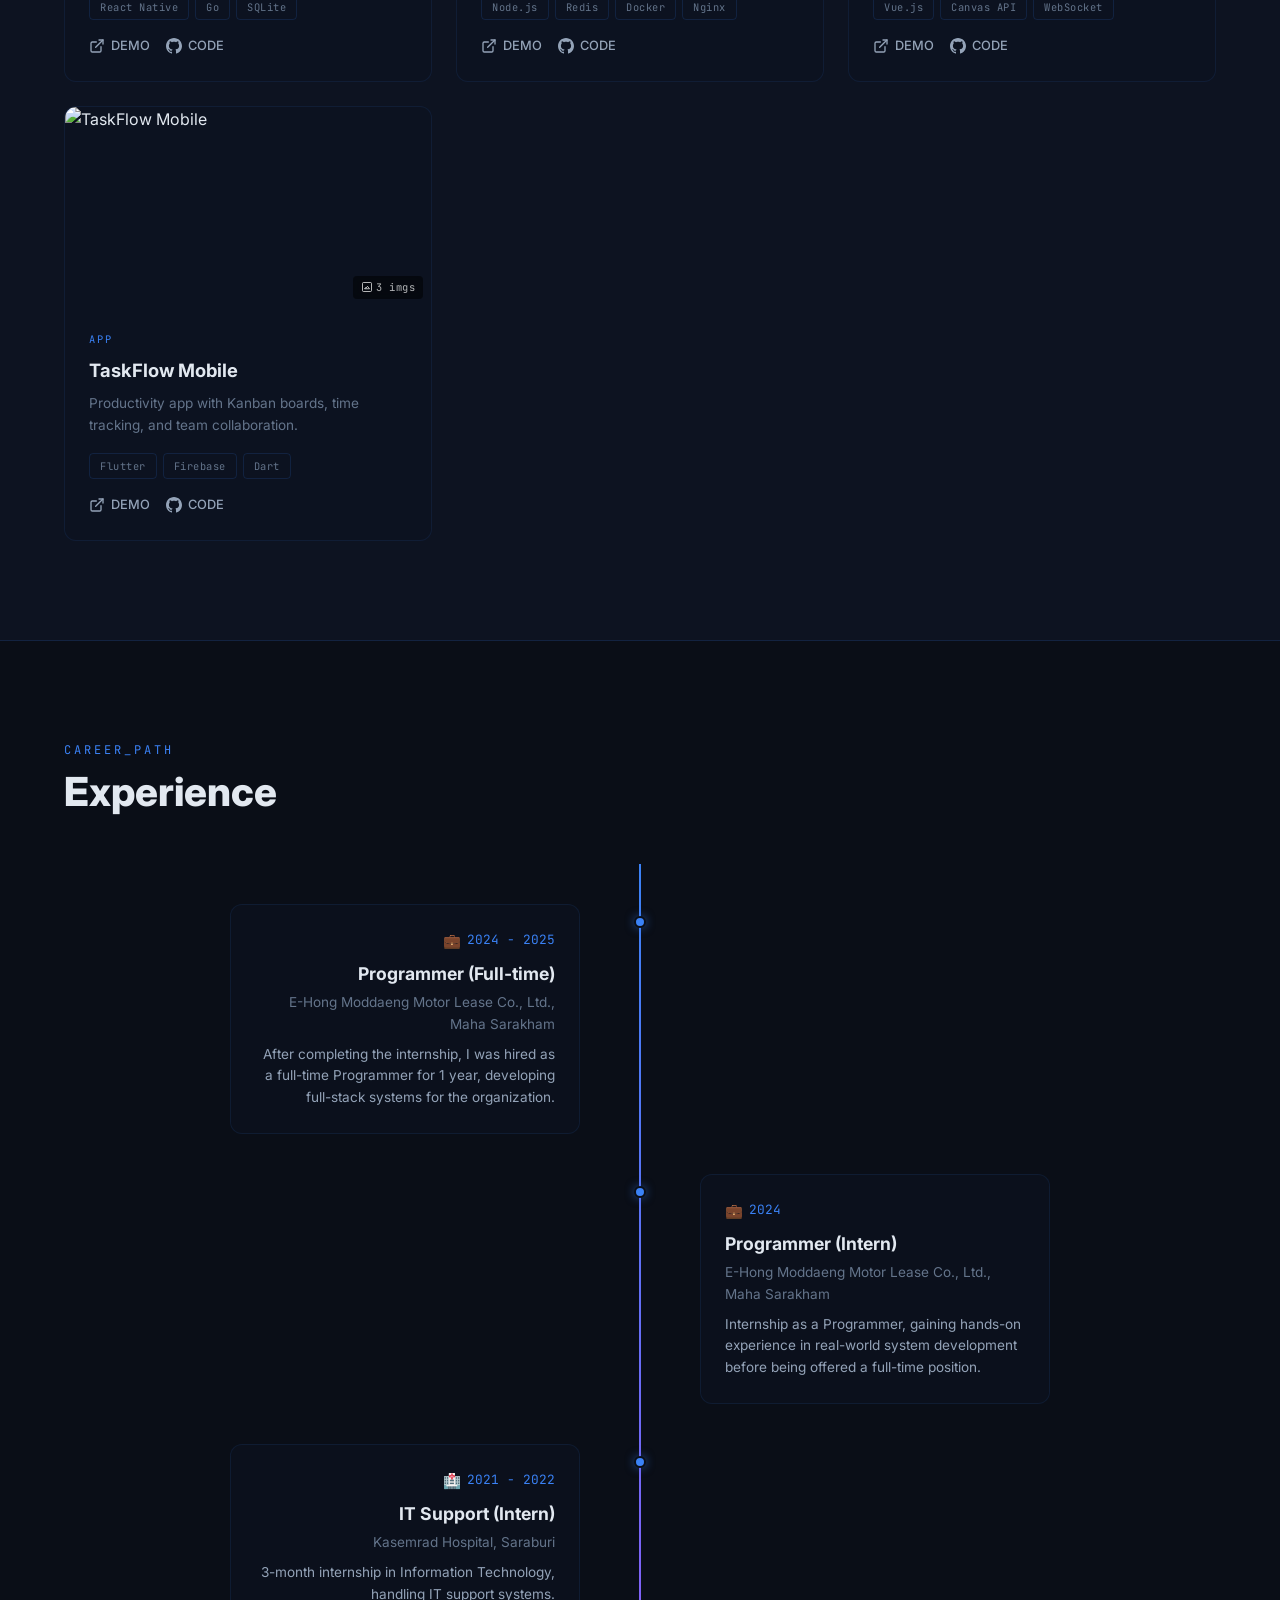
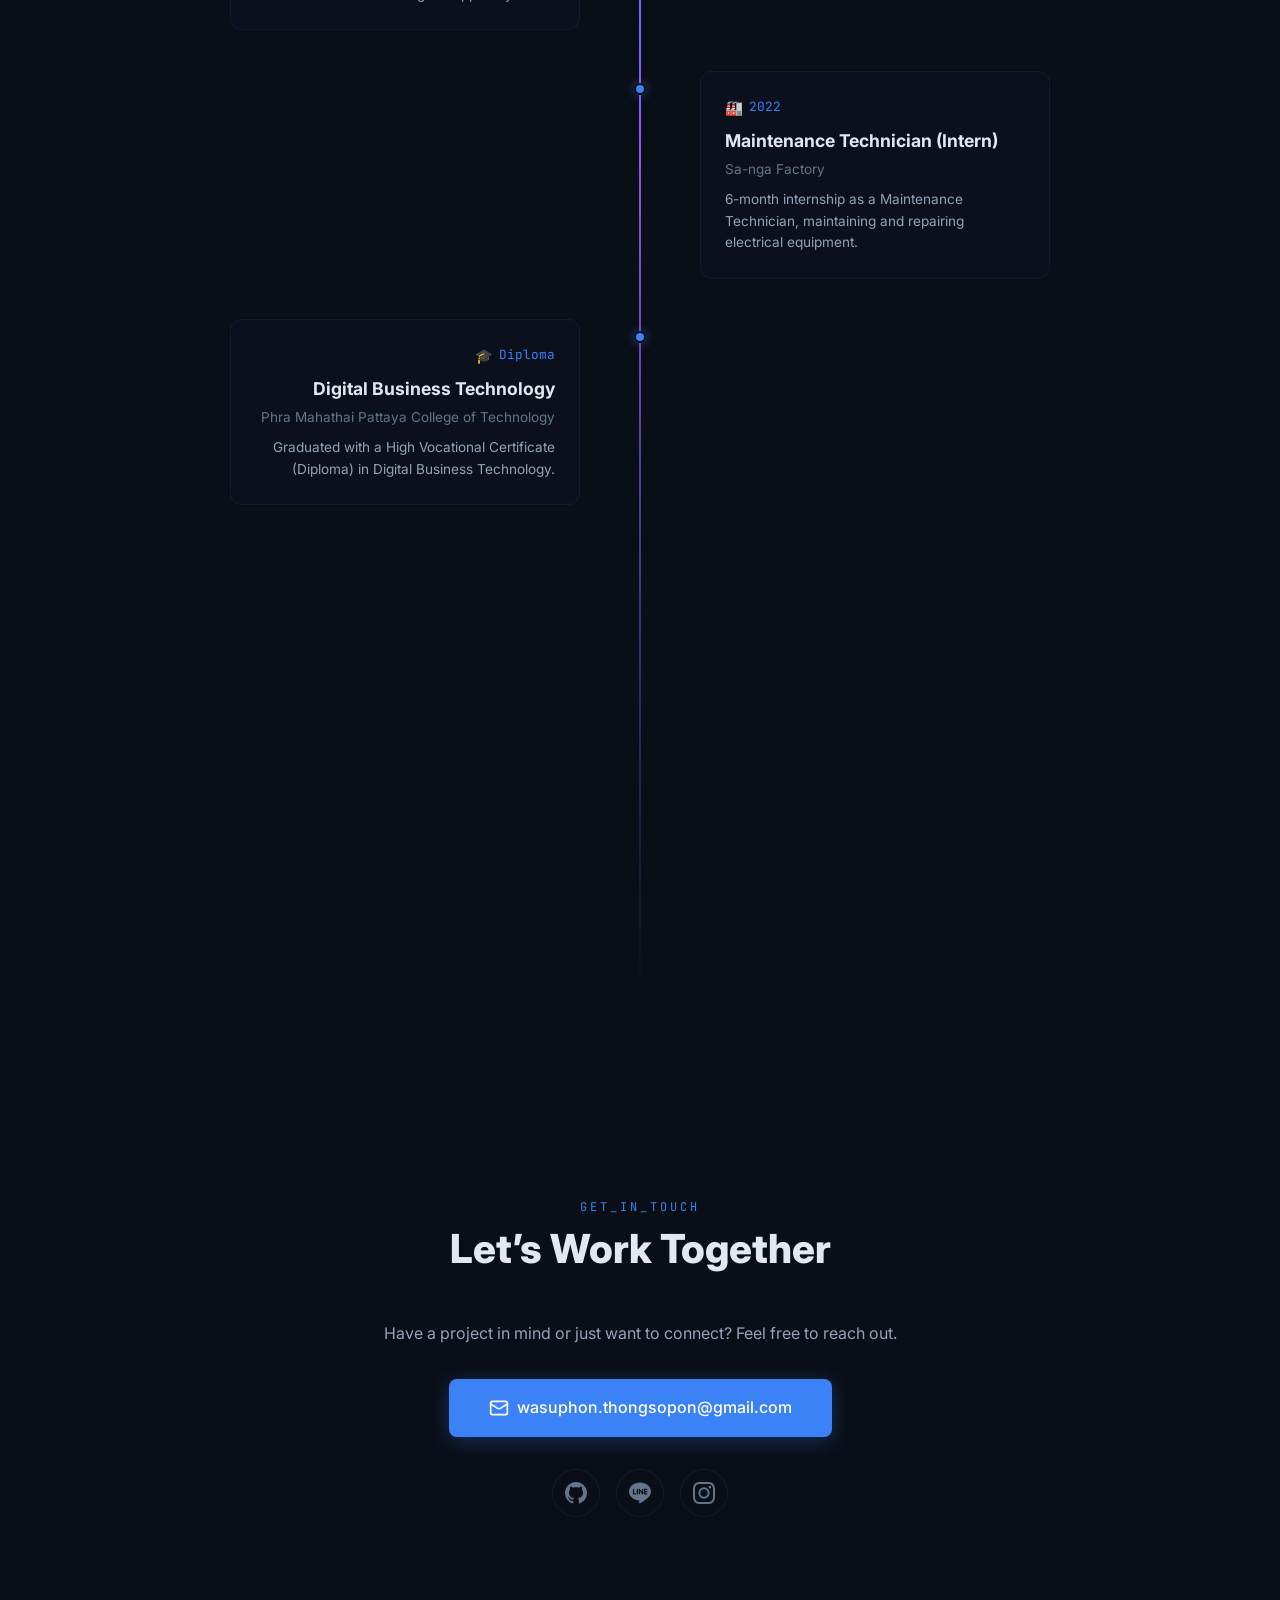
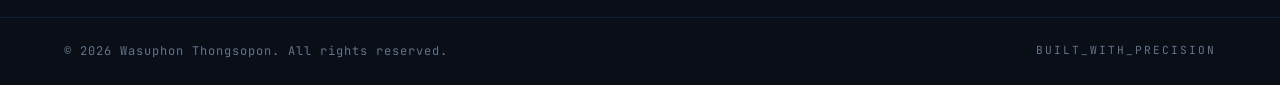
==== commit 28ef9086: "Add sliding pill indicator to navbar (modern style)" ====
--- a/index.html
+++ b/index.html
@@ -45,10 +45,13 @@
             <!-- === EDIT YOUR NAME/LOGO HERE === -->
             <a href="#hero" class="nav-logo">FLUK<span>.dev</span></a>
             <div class="nav-links" id="navLinks">
-                <a href="#about" class="nav-link" data-i18n="nav_about">About</a>
-                <a href="#skills" class="nav-link" data-i18n="nav_skills">Skills</a>
-                <a href="#projects" class="nav-link" data-i18n="nav_projects">Projects</a>
-                <a href="#experience" class="nav-link" data-i18n="nav_experience">Experience</a>
+                <div class="nav-pill-group" id="navPillGroup">
+                    <div class="nav-indicator" id="navIndicator"></div>
+                    <a href="#about" class="nav-link" data-i18n="nav_about">About</a>
+                    <a href="#skills" class="nav-link" data-i18n="nav_skills">Skills</a>
+                    <a href="#projects" class="nav-link" data-i18n="nav_projects">Projects</a>
+                    <a href="#experience" class="nav-link" data-i18n="nav_experience">Experience</a>
+                </div>
                 <a href="#contact" class="nav-link nav-link-btn" data-i18n="nav_contact">Contact</a>
             </div>
             <button class="lang-toggle" id="langToggle" aria-label="Toggle language">
--- a/style.css
+++ b/style.css
@@ -67,6 +67,8 @@
     -webkit-font-smoothing: antialiased;
     -moz-osx-font-smoothing: grayscale;
     text-rendering: optimizeLegibility;
+    overflow-x: hidden;
+    max-width: 100%;
 }
 
 html::-webkit-scrollbar {
@@ -287,9 +289,69 @@
 .nav-links {
     display: flex;
     align-items: center;
-    gap: 32px;
-}
-
+    gap: 12px;
+}
+
+/* Pill group wrapper */
+.nav-pill-group {
+    position: relative;
+    display: flex;
+    align-items: center;
+    background: rgba(255, 255, 255, 0.05);
+    border: 0.5px solid rgba(200, 200, 200, 0.18);
+    border-radius: 60px;
+    padding: 5px 6px;
+    backdrop-filter: blur(15px);
+    -webkit-backdrop-filter: blur(15px);
+    box-shadow: 0 8px 32px rgba(0, 0, 0, 0.4);
+}
+
+/* Sliding indicator */
+.nav-indicator {
+    position: absolute;
+    top: 5px;
+    left: 0;
+    height: calc(100% - 10px);
+    border-radius: 50px;
+    background: var(--accent-blue);
+    box-shadow: 0 0 18px rgba(59, 130, 246, 0.65), 0 0 40px rgba(59, 130, 246, 0.25);
+    transition: left 0.35s cubic-bezier(0.4, 0, 0.2, 1), width 0.35s cubic-bezier(0.4, 0, 0.2, 1), opacity 0.25s ease;
+    pointer-events: none;
+    z-index: 0;
+    opacity: 0;
+    will-change: left, width;
+}
+
+.nav-indicator.visible {
+    opacity: 1;
+}
+
+.nav-pill-group .nav-link {
+    position: relative;
+    z-index: 1;
+    padding: 7px 17px;
+    font-size: 0.875rem;
+    font-weight: 400;
+    color: var(--text-secondary);
+    border-radius: 50px;
+    transition: color 0.25s ease;
+    white-space: nowrap;
+}
+
+.nav-pill-group .nav-link::after {
+    display: none;
+}
+
+.nav-pill-group .nav-link:hover {
+    color: var(--text-primary);
+}
+
+.nav-pill-group .nav-link.active {
+    color: #fff;
+    font-weight: 500;
+}
+
+/* Contact button (remains separate) */
 .nav-link {
     font-size: 0.9rem;
     font-weight: 400;
@@ -322,11 +384,14 @@
     border: 1px solid var(--border-glow);
     border-radius: 6px;
     transition: all var(--transition-base);
+    color: var(--text-secondary);
+    font-size: 0.875rem;
 }
 
 .nav-link-btn:hover {
     background: rgba(59, 130, 246, 0.1);
     border-color: var(--accent-blue);
+    color: var(--text-primary);
 }
 
 .nav-link-btn::after {
@@ -1453,18 +1518,42 @@
         opacity: 1;
         visibility: visible;
     }
-    
-    .nav-links .nav-link {
+
+    /* Flatten pill group on mobile */
+    .nav-pill-group {
+        flex-direction: column;
+        background: none;
+        border: none;
+        box-shadow: none;
+        backdrop-filter: none;
+        -webkit-backdrop-filter: none;
+        padding: 0;
+        width: 100%;
+        gap: 0;
+    }
+
+    .nav-indicator {
+        display: none;
+    }
+
+    .nav-pill-group .nav-link {
         padding: 16px 0;
         font-size: 1rem;
         border-bottom: 1px solid var(--border-color);
+        border-radius: 0;
         width: 100%;
         text-align: center;
+    }
+
+    .nav-pill-group .nav-link.active {
+        color: var(--accent-blue);
     }
     
     .nav-links .nav-link-btn {
         margin-top: 16px;
         border-bottom: 1px solid var(--border-glow);
+        text-align: center;
+        width: 100%;
     }
     
     .nav-toggle {
@@ -1649,6 +1738,9 @@
     transition: all var(--transition-base);
     cursor: pointer;
     z-index: 5;
+    touch-action: manipulation;
+    -webkit-tap-highlight-color: transparent;
+    user-select: none;
 }
 
 .lightbox-close:hover {
@@ -1675,6 +1767,9 @@
     transition: all var(--transition-base);
     cursor: pointer;
     z-index: 5;
+    touch-action: manipulation;
+    -webkit-tap-highlight-color: transparent;
+    user-select: none;
 }
 
 .lightbox-arrow:hover {
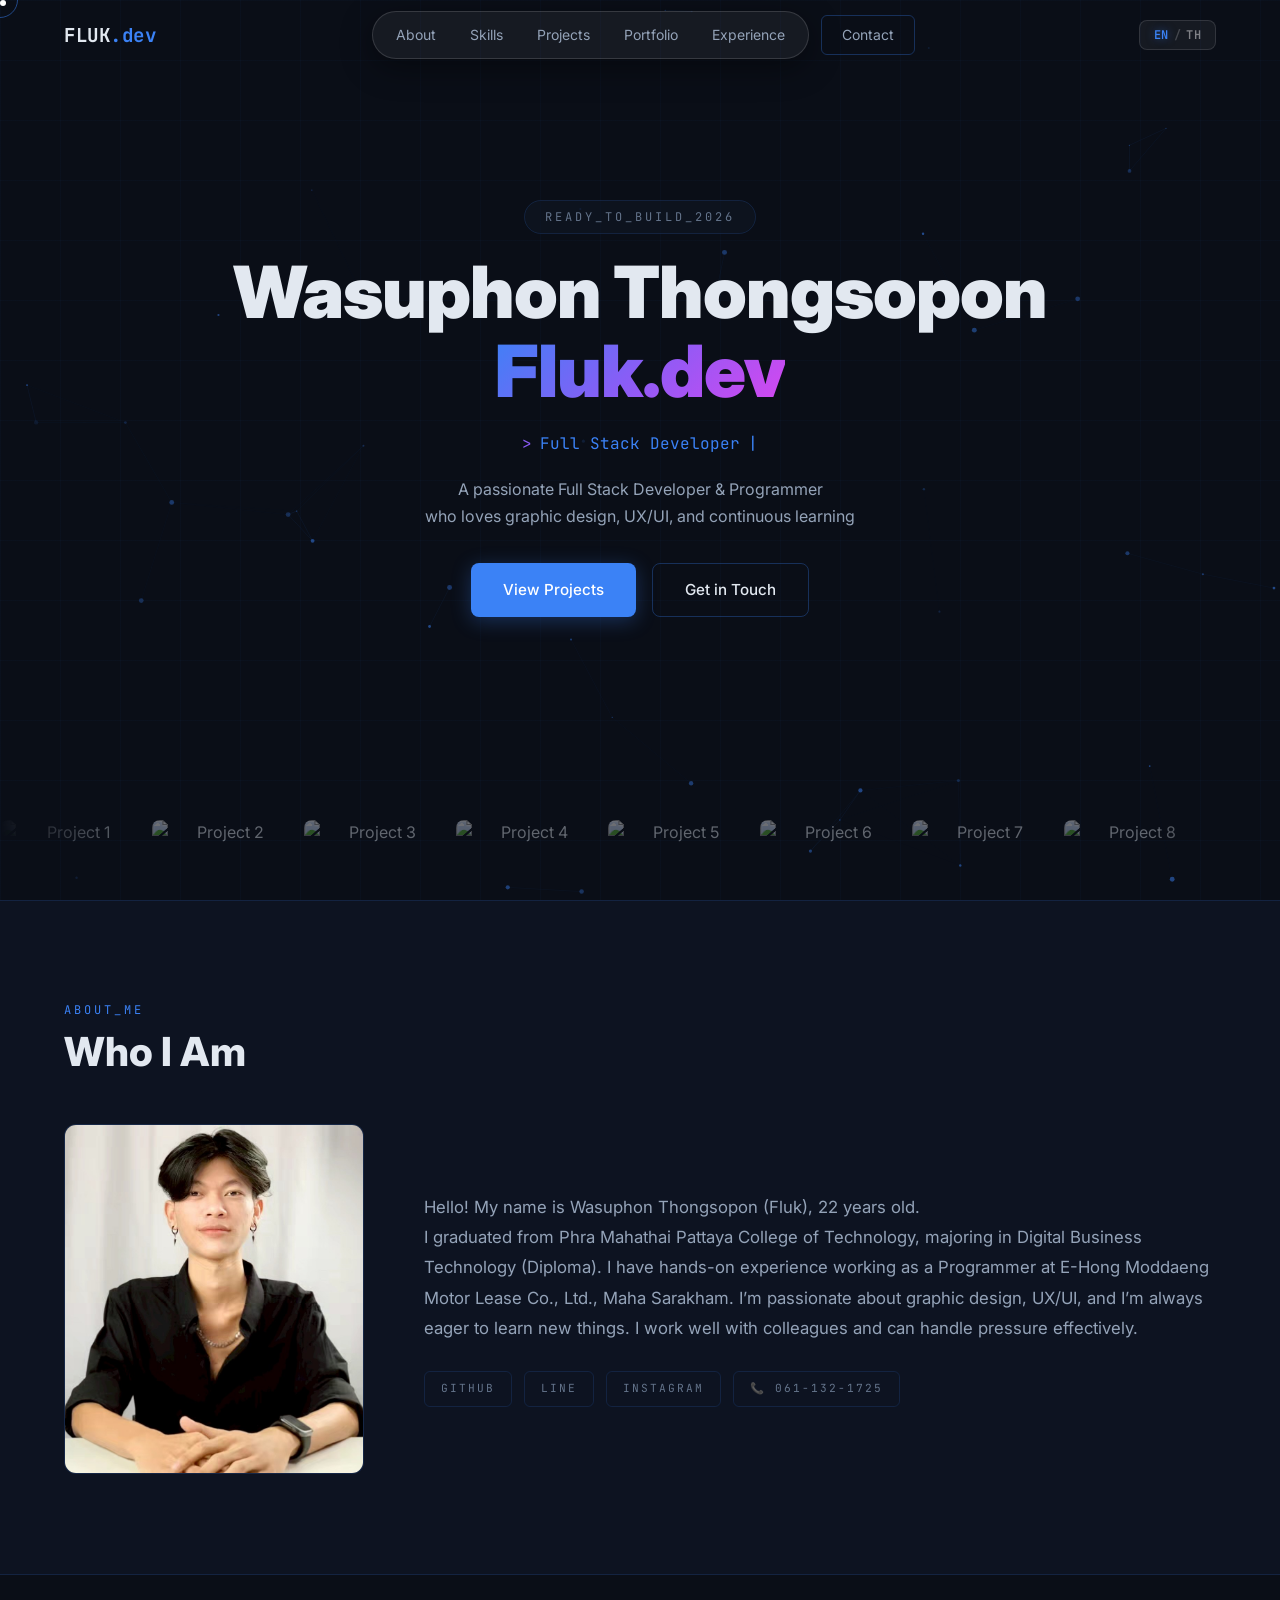
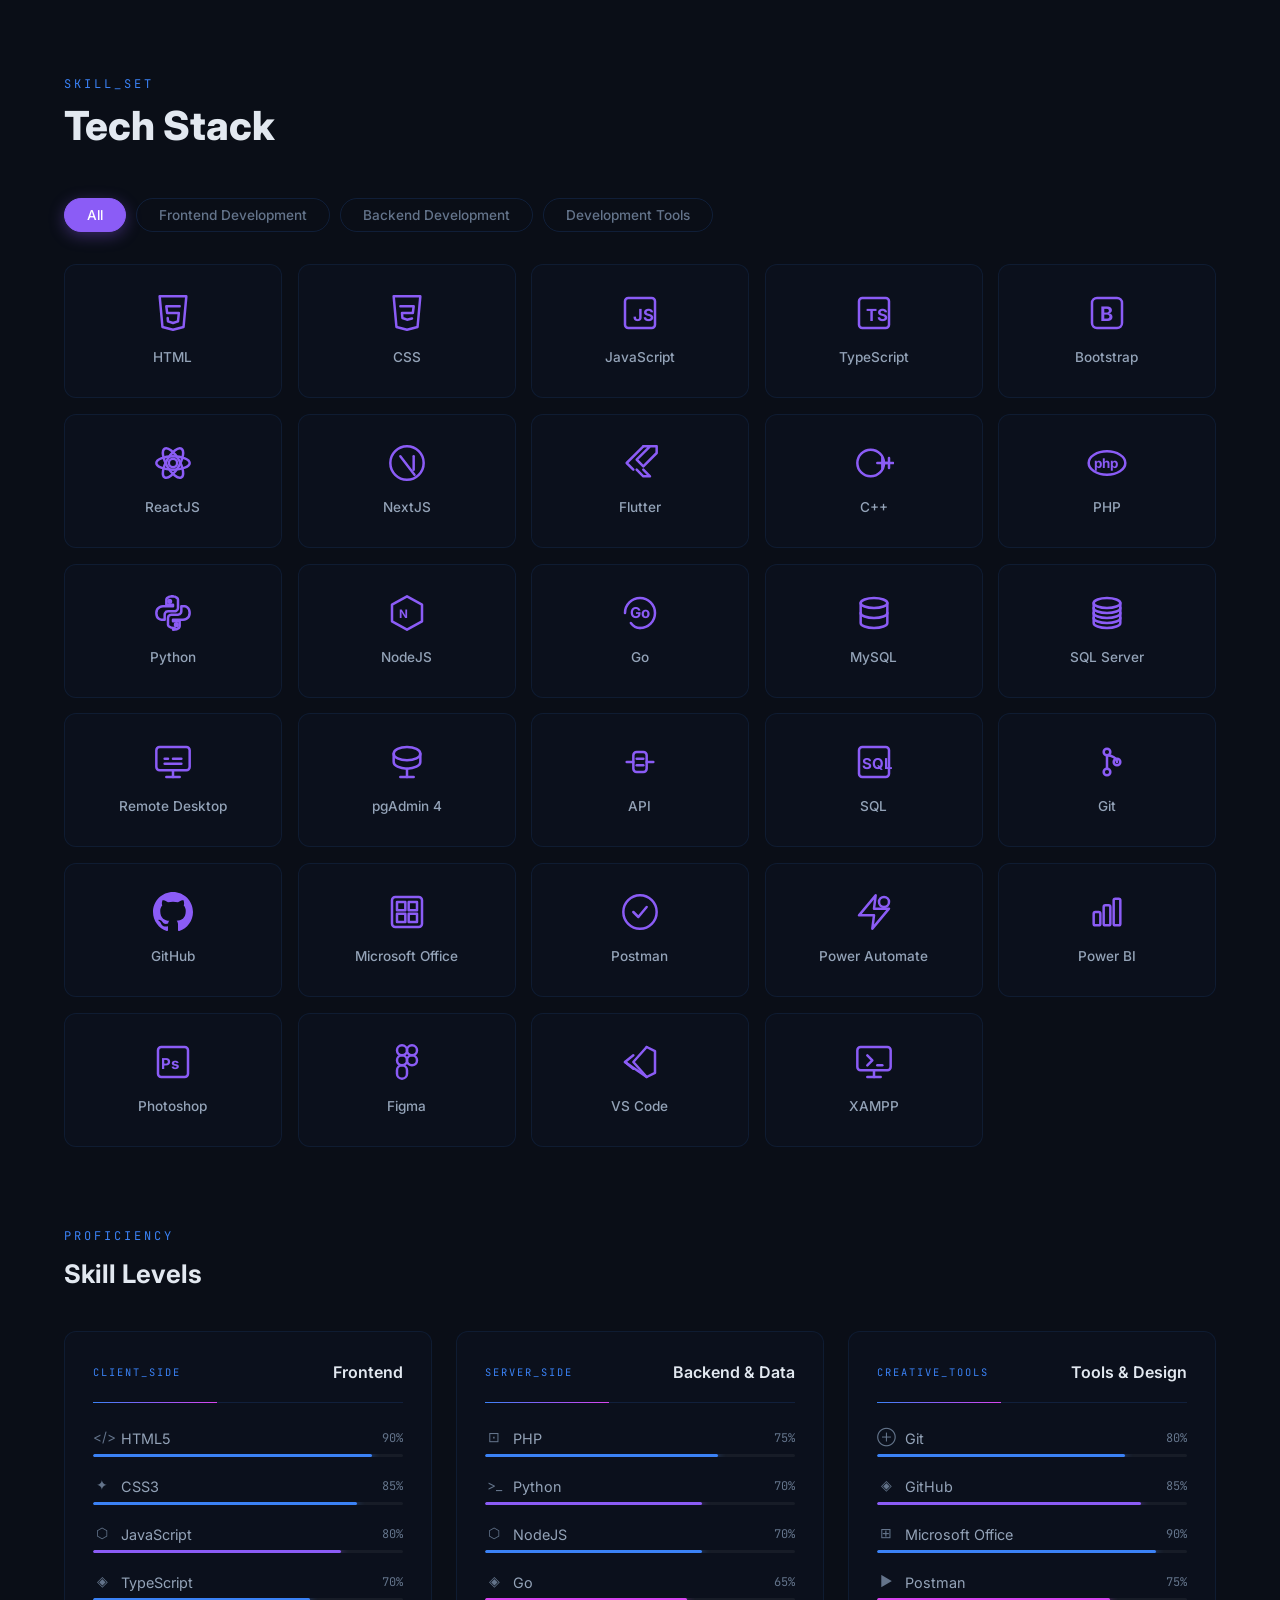
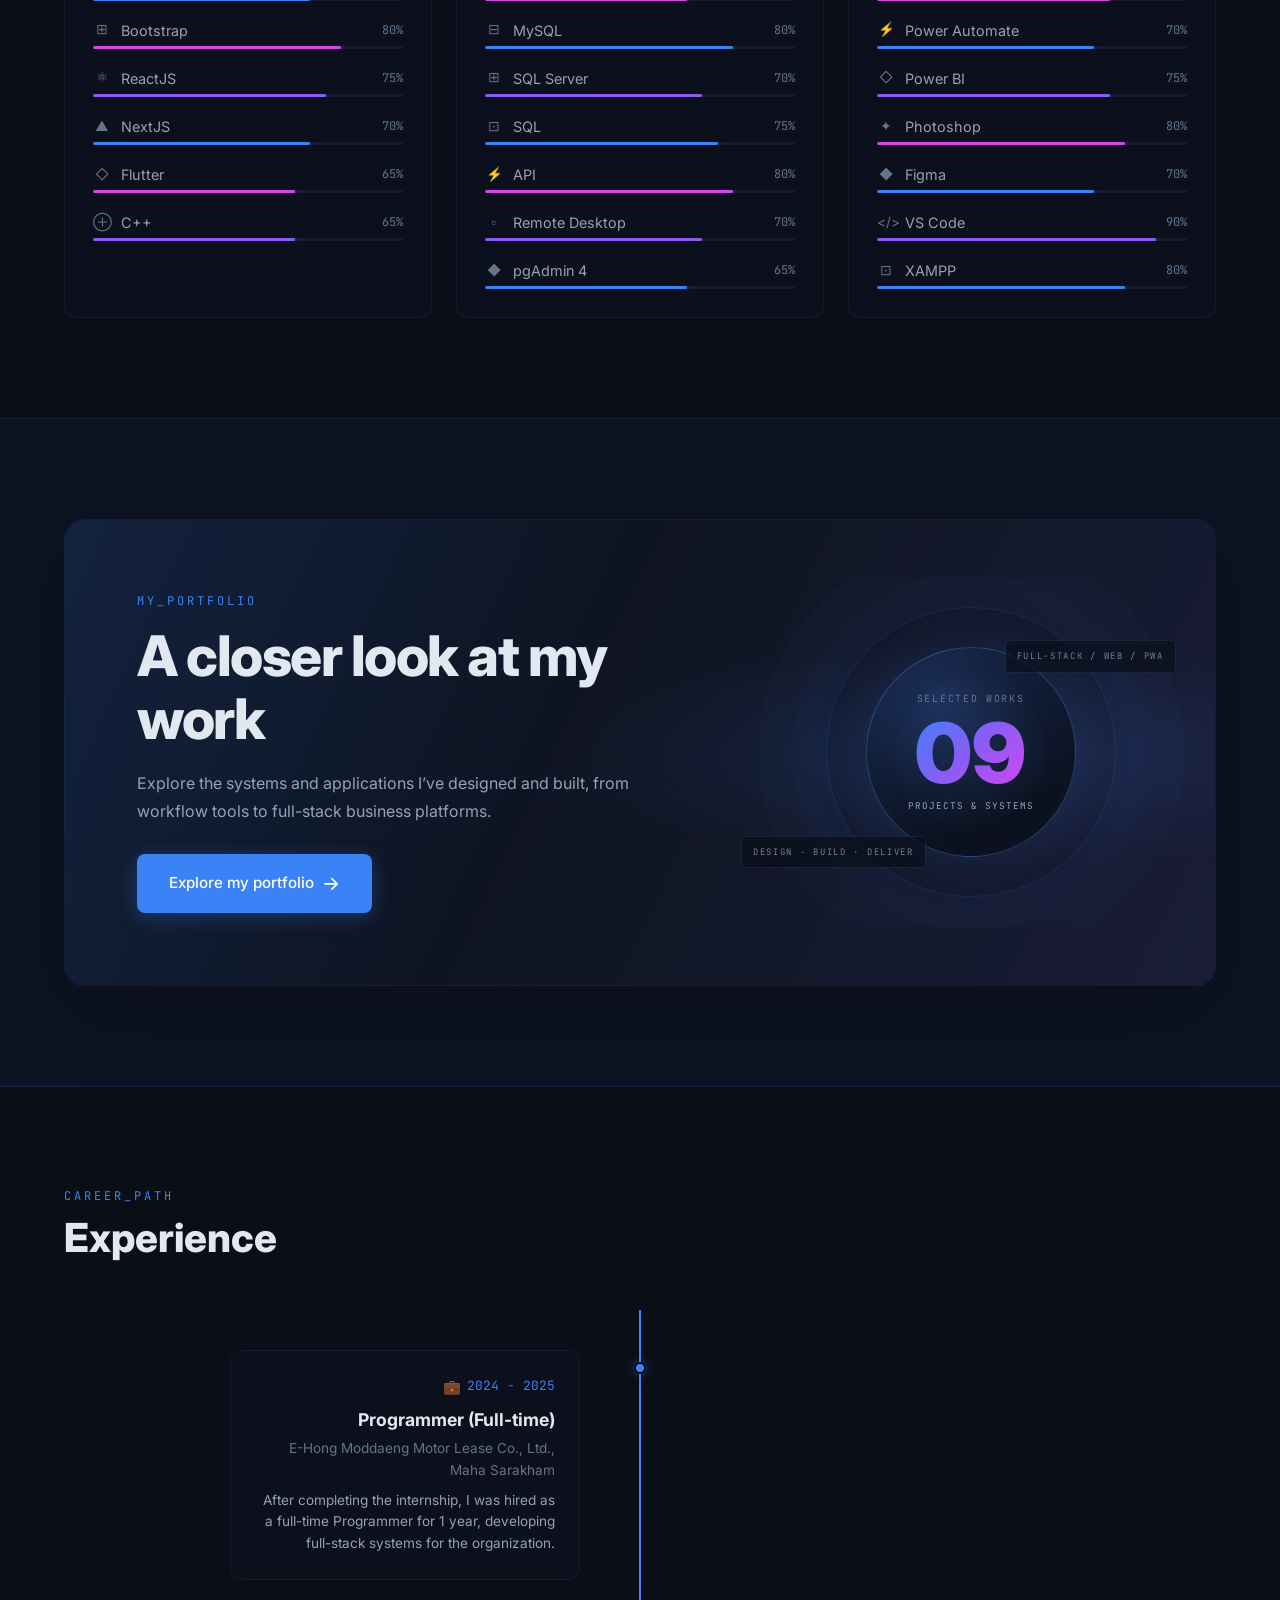
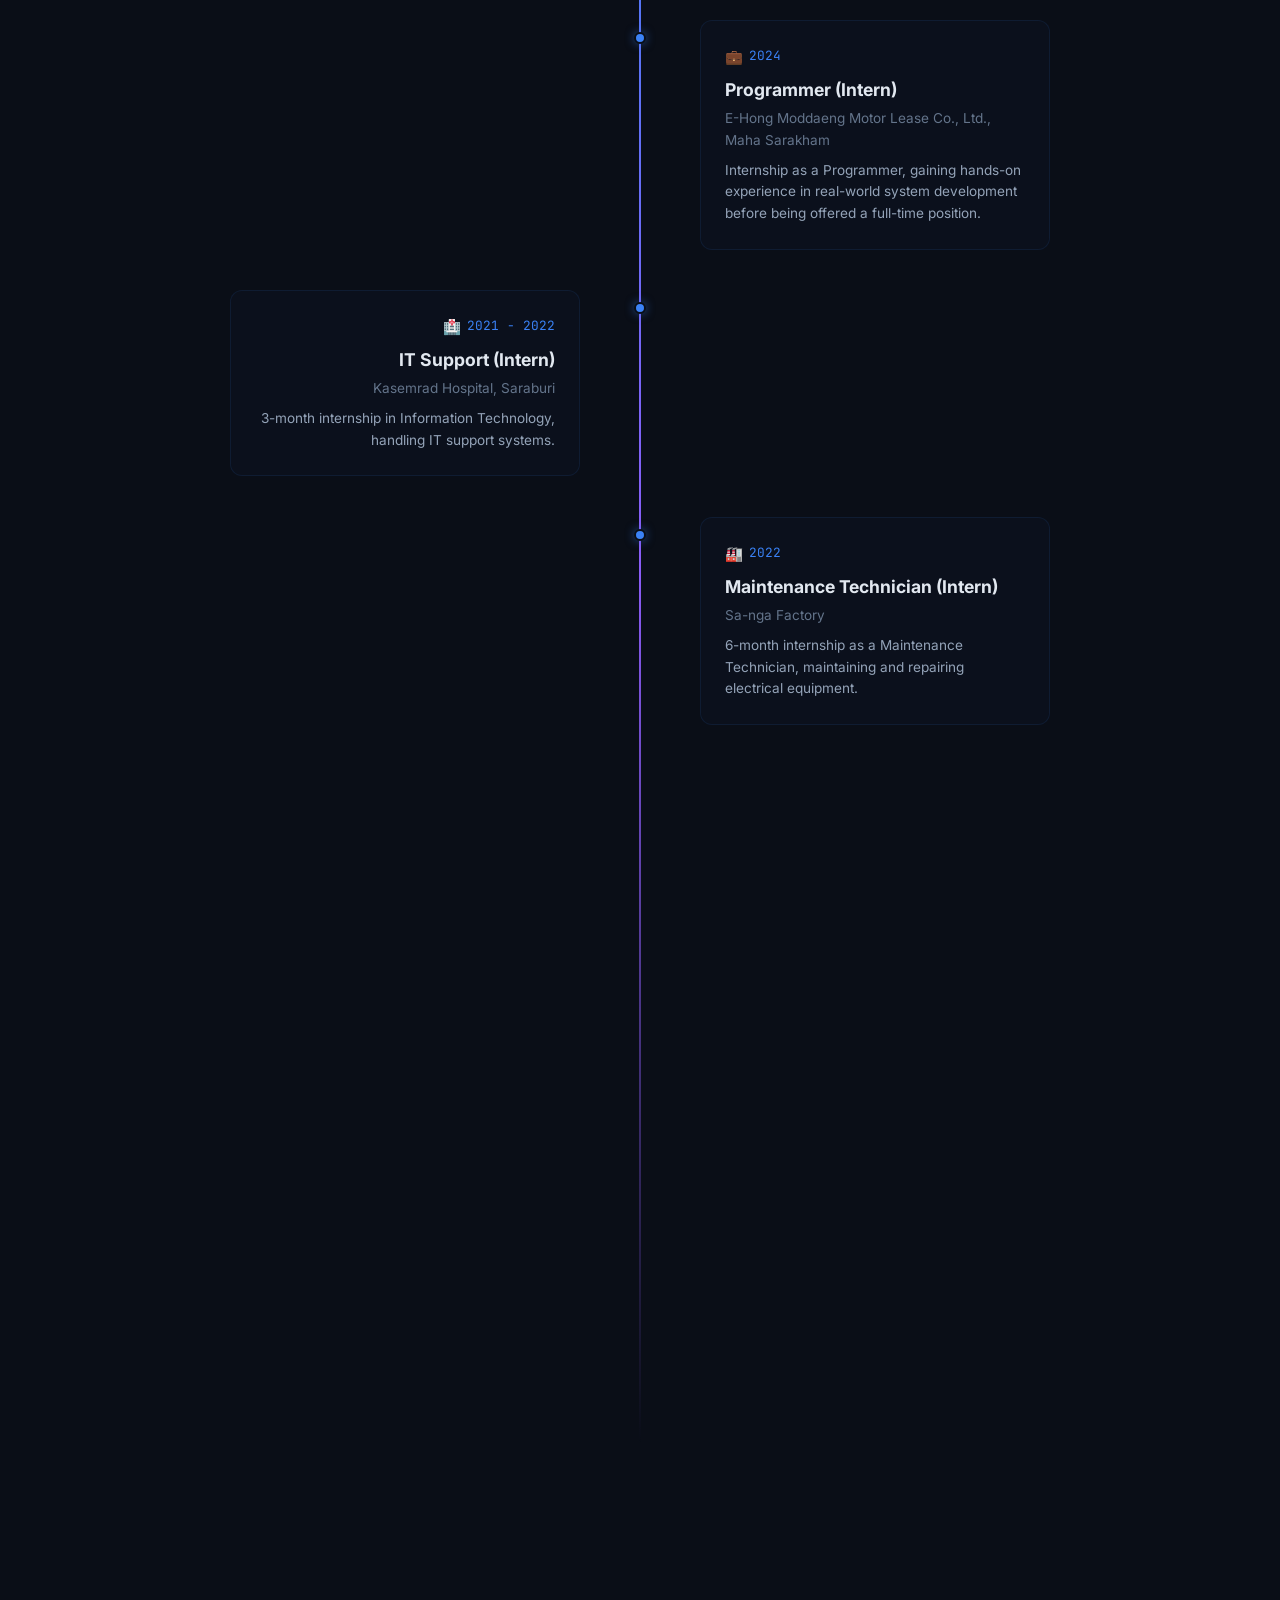
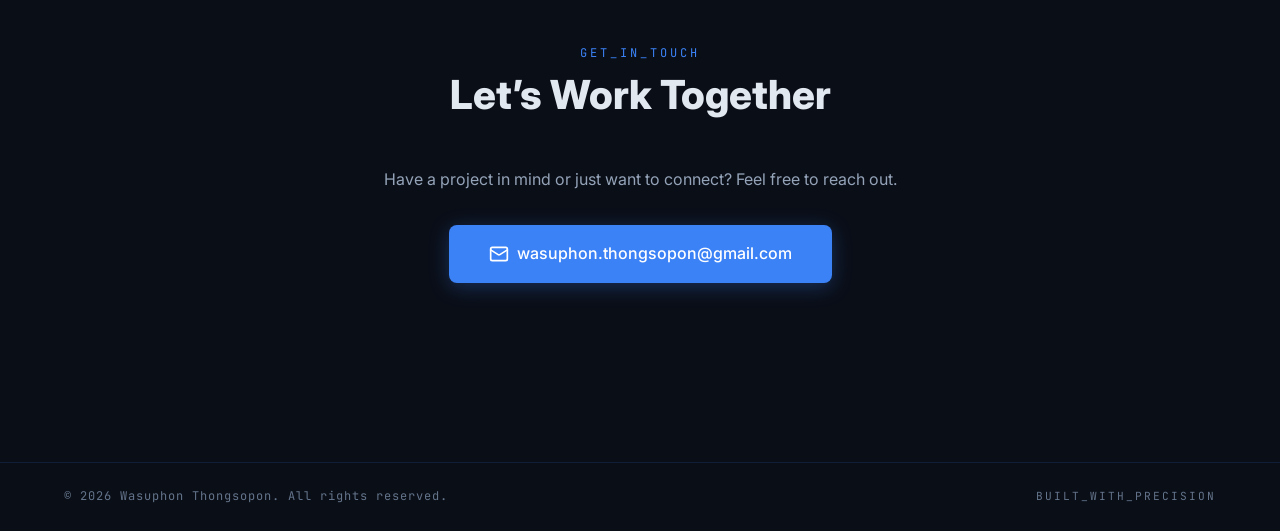
==== commit b06ca6b8: "Add portfolio project pages and navigation polish Co-authored-by: Copilot <223556219+Copilot@users.n" ====
--- a/index.html
+++ b/index.html
@@ -50,6 +50,7 @@
                     <a href="#about" class="nav-link" data-i18n="nav_about">About</a>
                     <a href="#skills" class="nav-link" data-i18n="nav_skills">Skills</a>
                     <a href="#projects" class="nav-link" data-i18n="nav_projects">Projects</a>
+                    <a href="portfolio.html" class="nav-link" data-i18n="nav_portfolio">Portfolio</a>
                     <a href="#experience" class="nav-link" data-i18n="nav_experience">Experience</a>
                 </div>
                 <a href="#contact" class="nav-link nav-link-btn" data-i18n="nav_contact">Contact</a>
@@ -356,21 +357,28 @@
     <!-- ========================================== -->
     <section id="projects" class="section projects">
         <div class="container">
-            <div class="section-header-row">
-                <div>
-                    <div class="section-label" data-reveal="fade-right" data-i18n="projects_label">SELECTED_WORKS</div>
-                    <h2 class="section-title" data-reveal="fade-right" data-delay="100" data-i18n="projects_title">Featured Projects</h2>
-                </div>
-                <div class="project-filters" data-reveal="fade-left" data-delay="200">
-                    <button class="filter-btn active" data-filter="all">ALL</button>
-                    <button class="filter-btn" data-filter="web">WEB</button>
-                    <button class="filter-btn" data-filter="app">APP</button>
-                    <button class="filter-btn" data-filter="system">SYSTEM</button>
-                </div>
-            </div>
-            <!-- Project cards are rendered by JavaScript from the projects data array -->
-            <div class="projects-grid" id="projectsGrid">
-                <!-- Cards injected by script.js -->
+            <div class="portfolio-showcase" data-reveal="scale">
+                <div class="portfolio-showcase-copy">
+                    <div class="section-label" data-i18n="projects_label">MY_PORTFOLIO</div>
+                    <h2 class="portfolio-showcase-title" data-i18n="projects_title">A closer look at my work</h2>
+                    <p class="portfolio-showcase-description" data-i18n="portfolio_home_desc">
+                        Explore the systems and applications I’ve designed and built, from workflow tools to full-stack business platforms.
+                    </p>
+                    <a class="btn btn-primary portfolio-showcase-button" href="portfolio.html">
+                        <span data-i18n="portfolio_home_button">Explore my portfolio</span>
+                        <span class="portfolio-showcase-arrow" aria-hidden="true">→</span>
+                    </a>
+                </div>
+                <div class="portfolio-showcase-art" aria-hidden="true">
+                    <div class="portfolio-showcase-orbit"></div>
+                    <div class="portfolio-showcase-count">
+                        <span class="portfolio-showcase-count-label">SELECTED WORKS</span>
+                        <strong>09</strong>
+                        <span class="portfolio-showcase-count-caption" data-i18n="portfolio_home_count">Projects &amp; systems</span>
+                    </div>
+                    <div class="portfolio-showcase-code portfolio-showcase-code-top">FULL-STACK / WEB / PWA</div>
+                    <div class="portfolio-showcase-code portfolio-showcase-code-bottom">DESIGN · BUILD · DELIVER</div>
+                </div>
             </div>
         </div>
     </section>
--- a/style.css
+++ b/style.css
@@ -90,6 +90,34 @@
     overflow-x: hidden;
     cursor: none;
     -webkit-overflow-scrolling: touch;
+}
+
+body.portfolio-page,
+body:not(.portfolio-page) {
+    animation: pageFadeIn 0.3s ease both;
+}
+
+body.page-leaving {
+    animation: pageFadeOut 0.18s ease both;
+    pointer-events: none;
+}
+
+@keyframes pageFadeIn {
+    from { opacity: 0; }
+    to { opacity: 1; }
+}
+
+@keyframes pageFadeOut {
+    from { opacity: 1; }
+    to { opacity: 0; }
+}
+
+@media (prefers-reduced-motion: reduce) {
+    body.portfolio-page,
+    body:not(.portfolio-page),
+    body.page-leaving {
+        animation: none;
+    }
 }
 
 /* Hide custom cursor on touch devices */
@@ -315,11 +343,12 @@
     border-radius: 50px;
     background: var(--accent-blue);
     box-shadow: 0 0 18px rgba(59, 130, 246, 0.65), 0 0 40px rgba(59, 130, 246, 0.25);
-    transition: left 0.35s cubic-bezier(0.4, 0, 0.2, 1), width 0.35s cubic-bezier(0.4, 0, 0.2, 1), opacity 0.25s ease;
+    transition: transform 0.35s cubic-bezier(0.4, 0, 0.2, 1), width 0.35s cubic-bezier(0.4, 0, 0.2, 1), opacity 0.2s ease;
     pointer-events: none;
     z-index: 0;
     opacity: 0;
-    will-change: left, width;
+    will-change: transform, width;
+    transform: translateX(0);
 }
 
 .nav-indicator.visible {
@@ -1684,6 +1713,650 @@
 }
 
 /* ========== LIGHTBOX / GALLERY MODAL ========== */
+.portfolio-showcase {
+    position: relative;
+    display: grid;
+    grid-template-columns: minmax(0, 1.15fr) minmax(280px, 0.85fr);
+    align-items: center;
+    min-height: 390px;
+    overflow: hidden;
+    border: 1px solid var(--glass-border);
+    border-radius: 20px;
+    background:
+        radial-gradient(ellipse at 82% 50%, rgba(59, 130, 246, 0.13), transparent 34%),
+        linear-gradient(120deg, rgba(13, 19, 33, 0.97), rgba(17, 24, 39, 0.82));
+    box-shadow: 0 24px 80px rgba(0, 0, 0, 0.2);
+}
+
+.portfolio-showcase::before {
+    position: absolute;
+    inset: 0;
+    border-radius: inherit;
+    background: linear-gradient(115deg, rgba(59, 130, 246, 0.14), transparent 42%, rgba(139, 92, 246, 0.08));
+    content: "";
+    pointer-events: none;
+}
+
+.portfolio-showcase-copy {
+    position: relative;
+    z-index: 1;
+    padding: clamp(32px, 6vw, 72px);
+}
+
+.portfolio-showcase-copy .section-label {
+    margin-bottom: 14px;
+}
+
+.portfolio-showcase-title {
+    max-width: 600px;
+    margin: 0 0 18px;
+    color: var(--text-primary);
+    font-size: clamp(2.1rem, 4.5vw, 3.5rem);
+    font-weight: 800;
+    line-height: 1.12;
+    letter-spacing: -1.5px;
+}
+
+.portfolio-showcase-description {
+    max-width: 540px;
+    margin-bottom: 28px;
+    color: var(--text-secondary);
+    font-size: 1rem;
+    line-height: 1.8;
+}
+
+.portfolio-showcase-button {
+    min-height: 52px;
+}
+
+.portfolio-showcase-arrow {
+    font-size: 1.2rem;
+    transition: transform var(--transition-base);
+}
+
+.portfolio-showcase-button:hover .portfolio-showcase-arrow {
+    transform: translateX(4px);
+}
+
+.portfolio-showcase-art {
+    position: relative;
+    display: grid;
+    min-height: 350px;
+    place-items: center;
+    overflow: hidden;
+}
+
+.portfolio-showcase-orbit {
+    position: absolute;
+    width: 290px;
+    height: 290px;
+    border: 1px solid rgba(59, 130, 246, 0.16);
+    border-radius: 50%;
+    box-shadow: 0 0 0 34px rgba(59, 130, 246, 0.025), 0 0 0 68px rgba(59, 130, 246, 0.02);
+}
+
+.portfolio-showcase-count {
+    position: relative;
+    display: flex;
+    width: 210px;
+    height: 210px;
+    flex-direction: column;
+    align-items: center;
+    justify-content: center;
+    border: 1px solid rgba(96, 165, 250, 0.3);
+    border-radius: 50%;
+    background: radial-gradient(circle at 35% 25%, rgba(59, 130, 246, 0.2), rgba(10, 14, 23, 0.9) 72%);
+    box-shadow: 0 0 60px rgba(59, 130, 246, 0.14), inset 0 0 35px rgba(59, 130, 246, 0.08);
+}
+
+.portfolio-showcase-count-label,
+.portfolio-showcase-count-caption,
+.portfolio-showcase-code {
+    color: var(--text-muted);
+    font-family: 'JetBrains Mono', monospace;
+    font-size: 0.62rem;
+    letter-spacing: 1.7px;
+    text-transform: uppercase;
+}
+
+.portfolio-showcase-count strong {
+    margin: 2px 0;
+    background: var(--gradient-main);
+    background-clip: text;
+    color: transparent;
+    font-size: 5.2rem;
+    font-weight: 900;
+    line-height: 1.05;
+}
+
+.portfolio-showcase-count-caption {
+    color: var(--text-secondary);
+    font-size: 0.58rem;
+    letter-spacing: 1px;
+}
+
+.portfolio-showcase-code {
+    position: absolute;
+    padding: 8px 11px;
+    border: 1px solid rgba(96, 165, 250, 0.14);
+    border-radius: 5px;
+    background: rgba(10, 14, 23, 0.65);
+    color: rgba(148, 163, 184, 0.75);
+    font-size: 0.56rem;
+}
+
+.portfolio-showcase-code-top {
+    top: 18%;
+    right: 8%;
+}
+
+.portfolio-showcase-code-bottom {
+    bottom: 17%;
+    left: 3%;
+}
+
+.portfolio-page,
+.portfolio-page a,
+.portfolio-page button {
+    cursor: auto;
+}
+
+.portfolio-page a,
+.portfolio-page button {
+    cursor: pointer;
+}
+
+.portfolio-page {
+    min-height: 100vh;
+    padding-top: var(--nav-height);
+    background:
+        radial-gradient(ellipse at 75% 4%, rgba(59, 130, 246, 0.13), transparent 36rem),
+        var(--bg-primary);
+}
+
+.portfolio-page .navbar {
+    background: rgba(10, 14, 23, 0.9);
+    backdrop-filter: blur(20px);
+    -webkit-backdrop-filter: blur(20px);
+    box-shadow: 0 1px 0 var(--border-color);
+}
+
+.portfolio-page .nav-container {
+    position: relative;
+}
+
+.portfolio-page .nav-logo {
+    flex: 0 0 auto;
+}
+
+.portfolio-page .nav-links {
+    position: absolute;
+    left: 50%;
+    transform: translateX(-50%);
+}
+
+.portfolio-page .lang-toggle {
+    margin-left: auto;
+}
+
+.portfolio-page .nav-link.active {
+    color: #fff;
+}
+
+.portfolio-hero {
+    padding: 92px 0 68px;
+}
+
+.portfolio-hero .section-title {
+    max-width: 760px;
+    margin-bottom: 20px;
+    font-size: clamp(2.5rem, 6vw, 4.5rem);
+}
+
+.portfolio-hero-copy {
+    max-width: 680px;
+    margin-bottom: 30px;
+    color: var(--text-secondary);
+    font-size: 1.05rem;
+}
+
+.portfolio-list {
+    padding: 30px 0 100px;
+}
+
+.portfolio-project-card {
+    display: grid;
+    grid-template-columns: minmax(0, 1fr) minmax(300px, 0.88fr);
+    overflow: hidden;
+    border: 1px solid var(--glass-border);
+    border-radius: var(--border-radius-lg);
+    background: var(--glass-bg);
+    transition: border-color var(--transition-base), transform var(--transition-base), box-shadow var(--transition-base);
+}
+
+.portfolio-project-grid {
+    display: grid;
+    grid-template-columns: repeat(2, minmax(0, 1fr));
+    gap: 22px;
+}
+
+.portfolio-project-grid .portfolio-project-card {
+    grid-template-columns: 1fr;
+    grid-template-rows: auto 1fr;
+}
+
+.portfolio-project-grid .portfolio-project-art {
+    grid-row: 1;
+    min-height: 250px;
+    padding: 22px;
+}
+
+.portfolio-project-grid .portfolio-project-copy {
+    grid-row: 2;
+    padding: 28px;
+}
+
+.portfolio-project-grid-extra {
+    display: contents;
+}
+
+.portfolio-project-grid .portfolio-project-title {
+    overflow-wrap: anywhere;
+}
+
+.portfolio-project-link {
+    margin-top: 24px;
+}
+
+.portfolio-project-card:hover {
+    transform: translateY(-4px);
+    border-color: var(--border-glow);
+    box-shadow: 0 20px 60px rgba(0, 0, 0, 0.25), 0 0 30px rgba(59, 130, 246, 0.08);
+}
+
+.portfolio-project-copy {
+    align-self: center;
+    padding: clamp(28px, 5vw, 58px);
+}
+
+.portfolio-project-number,
+.portfolio-project-type {
+    font-family: 'JetBrains Mono', monospace;
+    font-size: 0.72rem;
+    letter-spacing: 2px;
+    color: var(--accent-blue);
+    text-transform: uppercase;
+}
+
+.portfolio-project-type {
+    display: inline-block;
+    margin: 18px 0 12px;
+    padding: 6px 10px;
+    border: 1px solid var(--border-color);
+    border-radius: 4px;
+}
+
+.portfolio-project-title {
+    margin-bottom: 14px;
+    color: var(--text-primary);
+    font-size: clamp(1.6rem, 3vw, 2.3rem);
+    line-height: 1.2;
+}
+
+.portfolio-project-description {
+    margin-bottom: 22px;
+    color: var(--text-secondary);
+    line-height: 1.8;
+}
+
+.portfolio-tags,
+.detail-tags {
+    display: flex;
+    flex-wrap: wrap;
+    gap: 8px;
+}
+
+.portfolio-tags span,
+.detail-tags span {
+    padding: 6px 10px;
+    border: 1px solid var(--border-color);
+    border-radius: 5px;
+    color: var(--text-secondary);
+    font-family: 'JetBrains Mono', monospace;
+    font-size: 0.7rem;
+}
+
+.portfolio-project-art {
+    position: relative;
+    display: grid;
+    min-height: 360px;
+    place-items: center;
+    overflow: hidden;
+    padding: 34px;
+    background:
+        radial-gradient(circle at 50% 48%, rgba(59, 130, 246, 0.18), transparent 55%),
+        linear-gradient(145deg, rgba(17, 24, 39, 0.8), rgba(10, 14, 23, 0.95));
+}
+
+.portfolio-project-art::before,
+.portfolio-project-art::after {
+    position: absolute;
+    content: "";
+    border: 1px solid rgba(59, 130, 246, 0.12);
+    border-radius: 50%;
+}
+
+.portfolio-project-art::before {
+    width: 310px;
+    height: 310px;
+}
+
+.portfolio-project-art::after {
+    width: 430px;
+    height: 430px;
+}
+
+.portfolio-art-window {
+    z-index: 1;
+    width: min(100%, 400px);
+    padding: 18px;
+    border: 1px solid rgba(148, 163, 184, 0.2);
+    border-radius: 12px;
+    background: rgba(10, 14, 23, 0.88);
+    box-shadow: 0 24px 70px rgba(0, 0, 0, 0.45), 0 0 30px rgba(59, 130, 246, 0.1);
+}
+
+.portfolio-art-window-header {
+    display: flex;
+    justify-content: space-between;
+    margin-bottom: 18px;
+    color: var(--text-muted);
+    font-family: 'JetBrains Mono', monospace;
+    font-size: 0.65rem;
+}
+
+.portfolio-art-status {
+    display: flex;
+    align-items: center;
+    gap: 7px;
+    color: #7dd3a7;
+}
+
+.portfolio-art-status::before {
+    width: 7px;
+    height: 7px;
+    border-radius: 50%;
+    background: #34d399;
+    content: "";
+}
+
+.portfolio-art-flow {
+    display: grid;
+    grid-template-columns: repeat(3, 1fr);
+    gap: 9px;
+}
+
+.portfolio-art-step {
+    min-height: 78px;
+    padding: 12px 9px;
+    border: 1px solid rgba(59, 130, 246, 0.18);
+    border-radius: 7px;
+    background: rgba(59, 130, 246, 0.06);
+}
+
+.portfolio-art-step strong,
+.portfolio-art-step span {
+    display: block;
+}
+
+.portfolio-art-step strong {
+    margin-bottom: 8px;
+    color: var(--accent-blue);
+    font-family: 'JetBrains Mono', monospace;
+    font-size: 0.63rem;
+}
+
+.portfolio-art-step span {
+    color: var(--text-secondary);
+    font-size: 0.7rem;
+}
+
+.detail-hero {
+    padding: 76px 0 52px;
+}
+
+.detail-back {
+    display: inline-flex;
+    margin-bottom: 32px;
+    color: var(--text-secondary);
+    font-size: 0.9rem;
+}
+
+.detail-back:hover {
+    color: var(--accent-blue);
+}
+
+.detail-hero .section-title {
+    max-width: 900px;
+    margin: 12px 0 20px;
+    font-size: clamp(2.2rem, 5vw, 4rem);
+}
+
+.detail-lead {
+    max-width: 850px;
+    color: var(--text-secondary);
+    font-size: 1.05rem;
+    line-height: 1.9;
+}
+
+.detail-project-subtitle,
+.detail-project-role,
+.detail-project-period {
+    margin-top: 16px;
+    color: var(--text-muted);
+    font-family: 'JetBrains Mono', monospace;
+    font-size: 0.8rem;
+}
+
+.detail-project-period {
+    color: var(--accent-blue);
+}
+
+.detail-project-role {
+    color: var(--text-secondary);
+    font-family: 'Inter', sans-serif;
+}
+
+.detail-section {
+    padding: 48px 0;
+}
+
+.detail-section + .detail-section {
+    border-top: 1px solid rgba(59, 130, 246, 0.1);
+}
+
+.detail-section-heading {
+    margin-bottom: 24px;
+}
+
+.detail-section-heading .section-title {
+    margin: 8px 0 0;
+    font-size: clamp(1.7rem, 3vw, 2.4rem);
+}
+
+.detail-panel,
+.detail-card {
+    border: 1px solid var(--glass-border);
+    border-radius: var(--border-radius);
+    background: var(--glass-bg);
+}
+
+.detail-panel {
+    padding: clamp(22px, 4vw, 38px);
+    color: var(--text-secondary);
+    line-height: 1.85;
+}
+
+.detail-grid {
+    display: grid;
+    grid-template-columns: repeat(2, minmax(0, 1fr));
+    gap: 16px;
+}
+
+.detail-card {
+    padding: 24px;
+}
+
+.detail-card h3 {
+    margin-bottom: 14px;
+    color: var(--text-primary);
+    font-size: 1.05rem;
+}
+
+.detail-card ul,
+.detail-panel ul {
+    display: grid;
+    gap: 10px;
+    padding-left: 20px;
+    color: var(--text-secondary);
+    line-height: 1.75;
+}
+
+.detail-card li::marker,
+.detail-panel li::marker {
+    color: var(--accent-blue);
+}
+
+.detail-stack-grid {
+    display: grid;
+    grid-template-columns: repeat(2, minmax(0, 1fr));
+    gap: 16px;
+}
+
+.detail-stack-card h3 {
+    color: var(--accent-blue);
+    font-family: 'JetBrains Mono', monospace;
+    font-size: 0.82rem;
+}
+
+.workflow-grid {
+    display: grid;
+    grid-template-columns: repeat(5, minmax(0, 1fr));
+    gap: 12px;
+    counter-reset: workflow;
+}
+
+.workflow-step {
+    position: relative;
+    min-height: 112px;
+    padding: 18px 14px;
+    border: 1px solid var(--glass-border);
+    border-radius: 9px;
+    background: var(--glass-bg);
+    color: var(--text-primary);
+    font-size: 0.88rem;
+    line-height: 1.5;
+    counter-increment: workflow;
+}
+
+.workflow-step::before {
+    display: block;
+    margin-bottom: 12px;
+    color: var(--accent-blue);
+    content: "0" counter(workflow);
+    font-family: 'JetBrains Mono', monospace;
+    font-size: 0.7rem;
+}
+
+.detail-outcome {
+    margin-bottom: 26px;
+    border-color: var(--border-glow);
+    background: linear-gradient(135deg, rgba(59, 130, 246, 0.1), rgba(139, 92, 246, 0.06));
+}
+
+.detail-footer {
+    margin-top: 48px;
+}
+
+@media (max-width: 768px) {
+    .portfolio-page .nav-links {
+        left: 0;
+        transform: translateY(-100%);
+    }
+
+    .portfolio-page .nav-links.active {
+        transform: translateY(0);
+    }
+
+    .portfolio-showcase {
+        grid-template-columns: 1fr;
+    }
+
+    .portfolio-showcase-copy {
+        padding: 38px 28px 8px;
+    }
+
+    .portfolio-showcase-title {
+        letter-spacing: -0.8px;
+    }
+
+    .portfolio-showcase-art {
+        min-height: 260px;
+    }
+
+    .portfolio-showcase-count {
+        width: 175px;
+        height: 175px;
+    }
+
+    .portfolio-showcase-count strong {
+        font-size: 4.4rem;
+    }
+
+    .portfolio-hero {
+        padding: 64px 0 40px;
+    }
+
+    .portfolio-project-grid,
+    .portfolio-project-card,
+    .detail-grid,
+    .detail-stack-grid {
+        grid-template-columns: 1fr;
+    }
+
+    .portfolio-project-grid .portfolio-project-art {
+        min-height: 280px;
+        grid-row: 1;
+    }
+
+    .portfolio-project-grid .portfolio-project-copy {
+        grid-row: 2;
+    }
+
+    .workflow-grid {
+        grid-template-columns: repeat(2, minmax(0, 1fr));
+    }
+
+    .detail-hero {
+        padding-top: 48px;
+    }
+
+    .detail-section {
+        padding: 34px 0;
+    }
+}
+
+@media (max-width: 420px) {
+    .portfolio-hero .section-title {
+        font-size: clamp(2.15rem, 9vw, 2.5rem);
+    }
+
+    .workflow-grid {
+        grid-template-columns: 1fr;
+    }
+}
+
+/* ========== LIGHTBOX / GALLERY MODAL ========== */
 .lightbox {
     position: fixed;
     inset: 0;
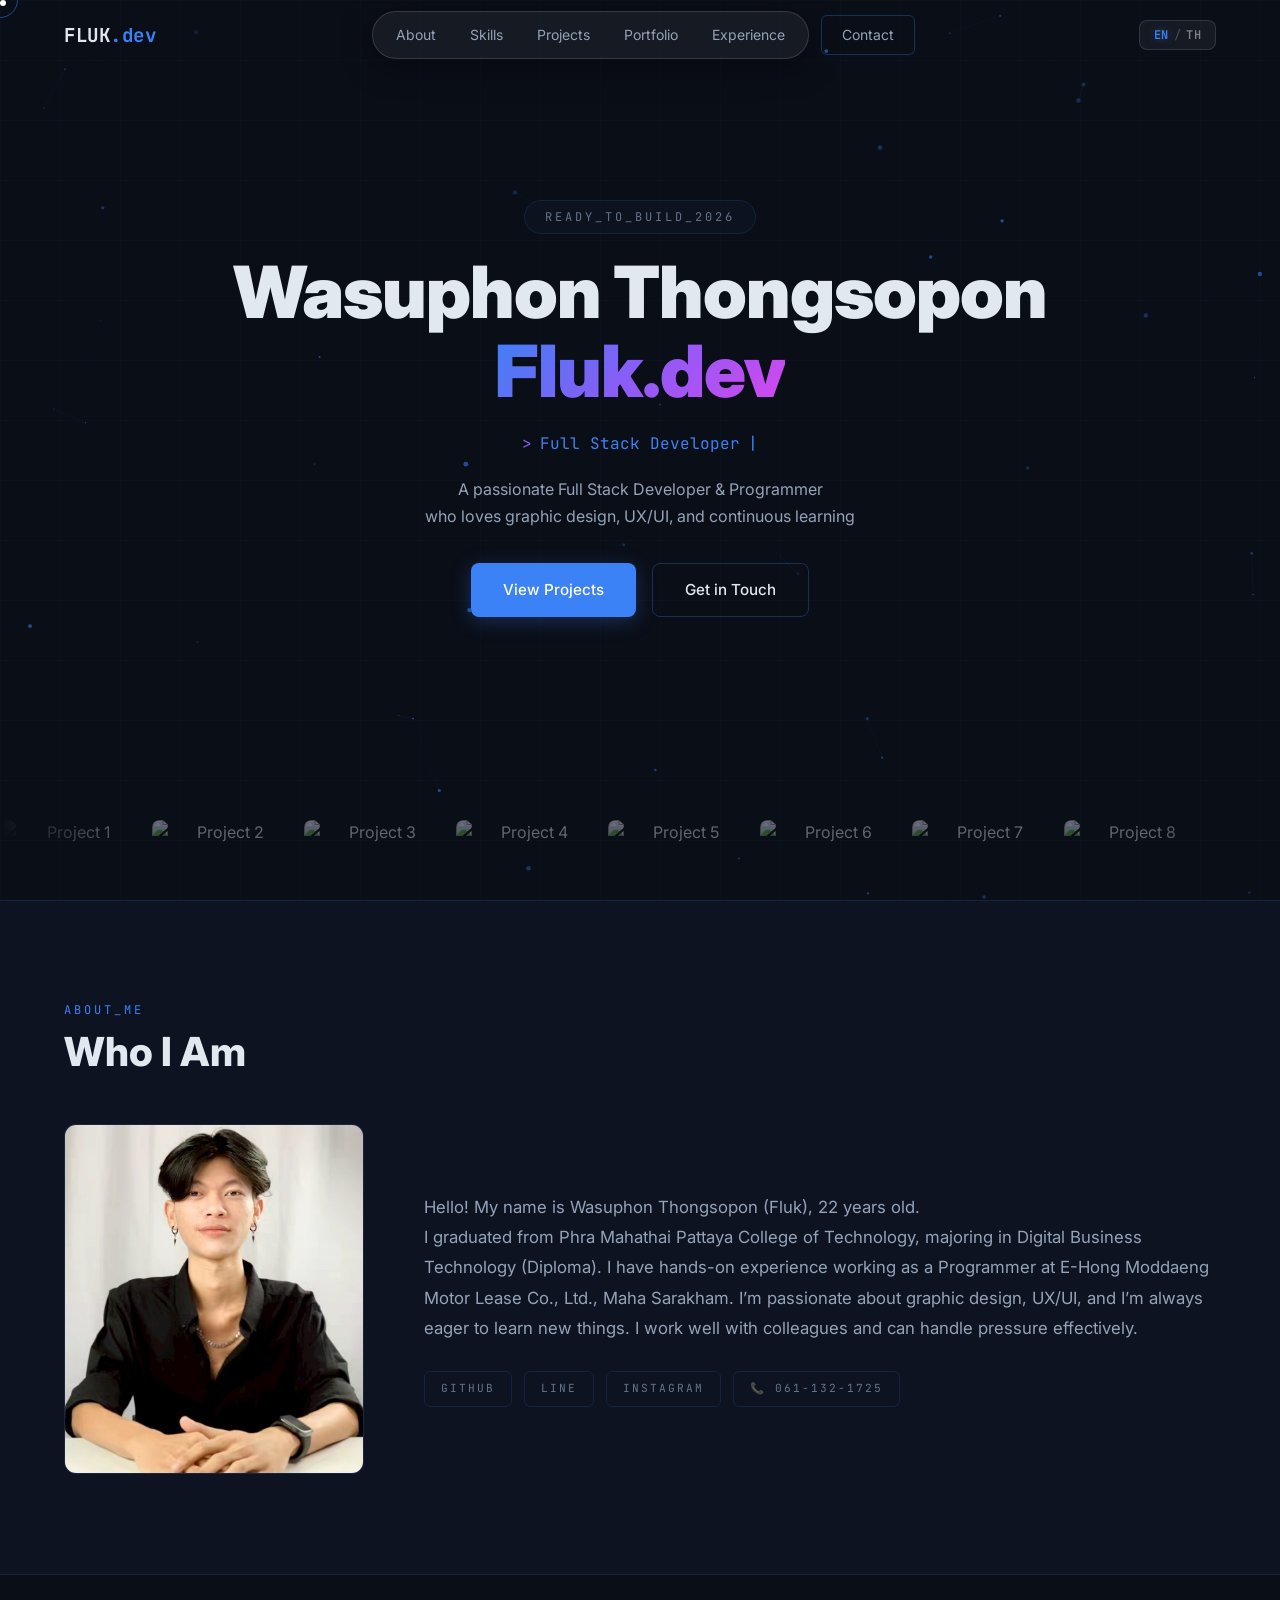
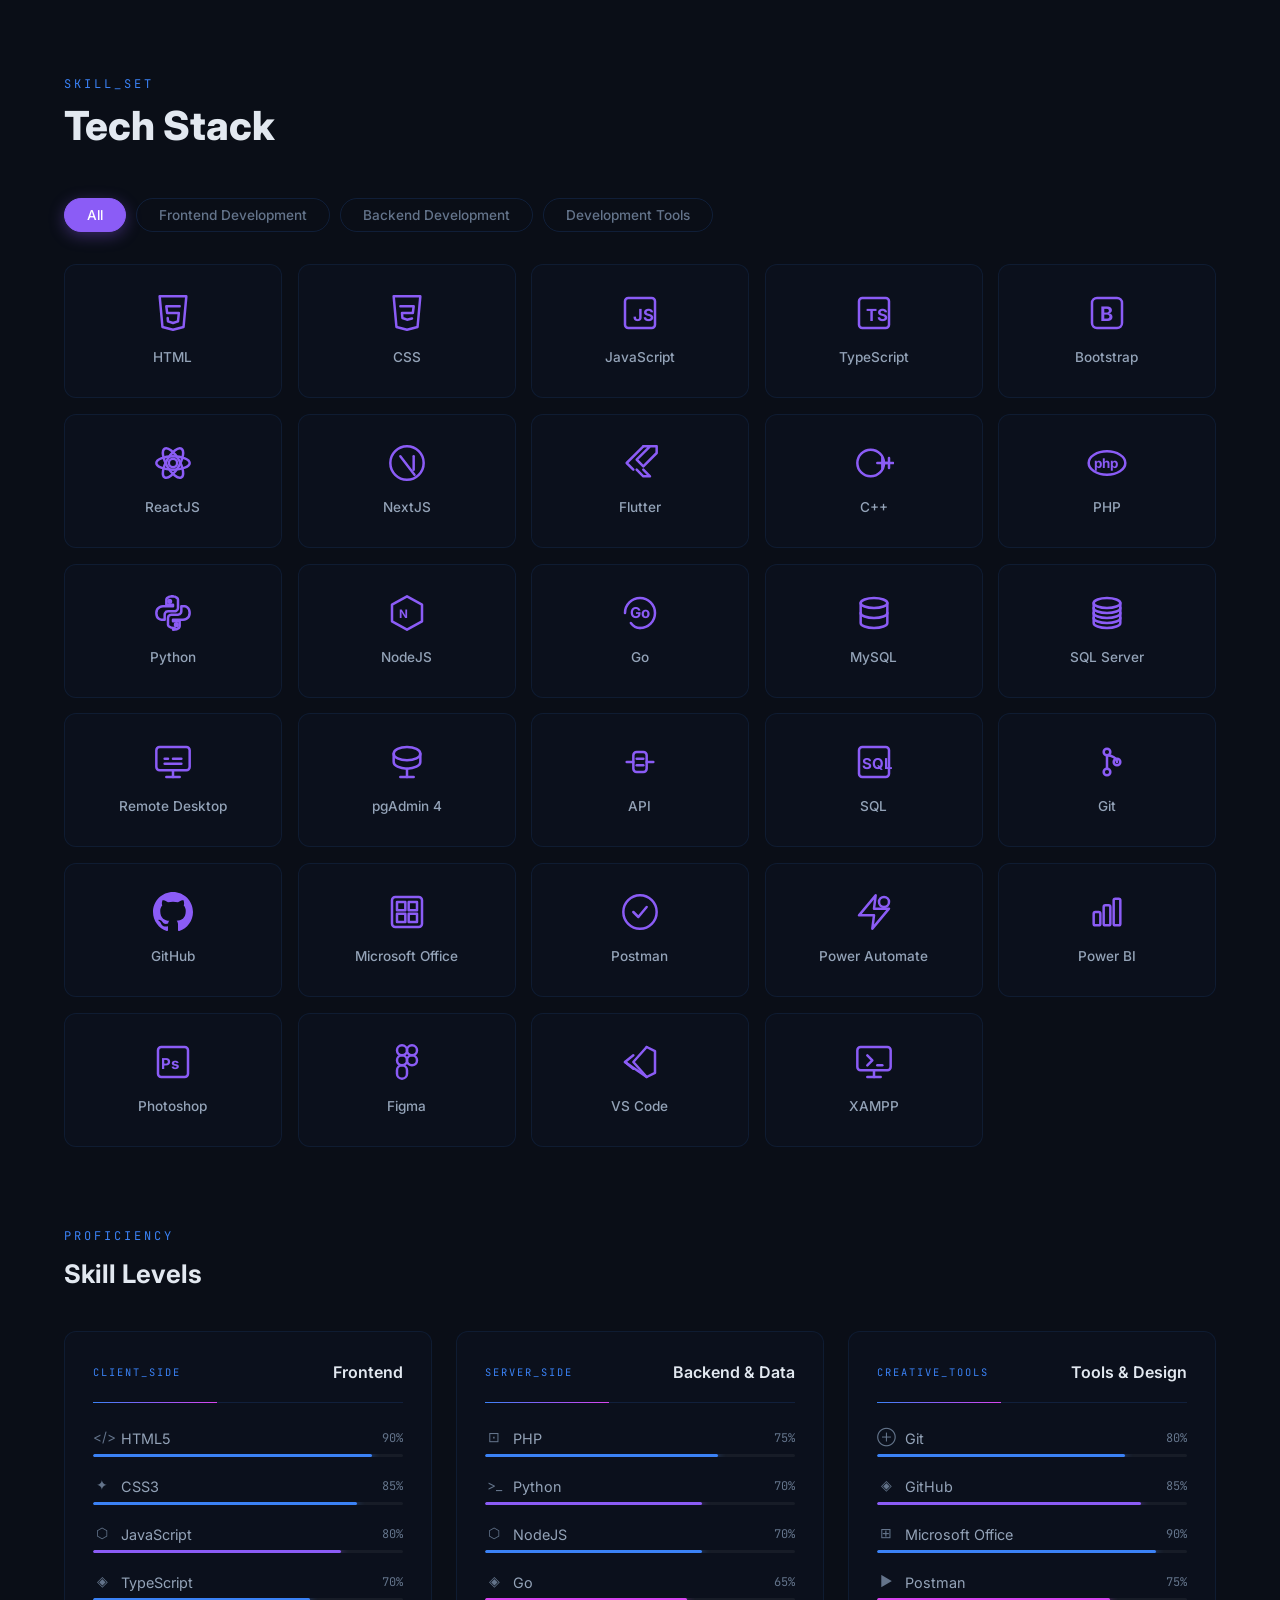
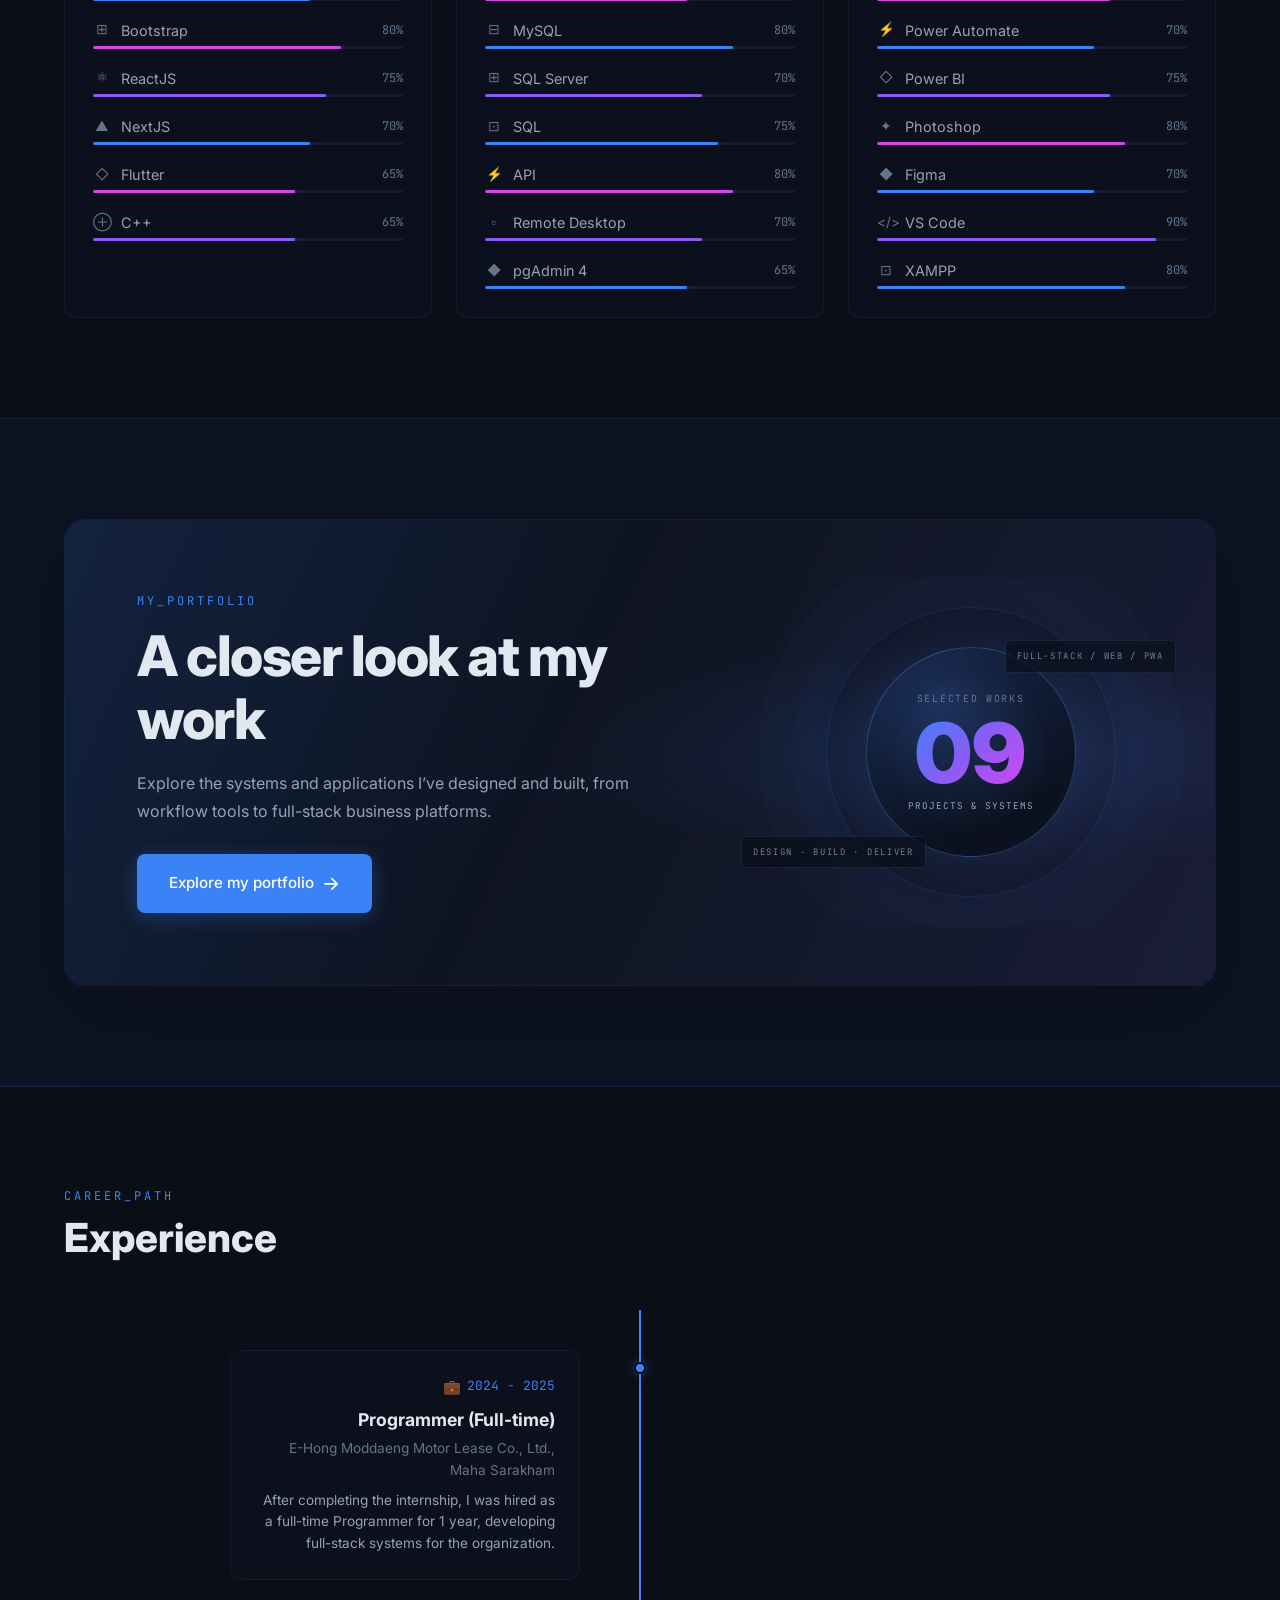
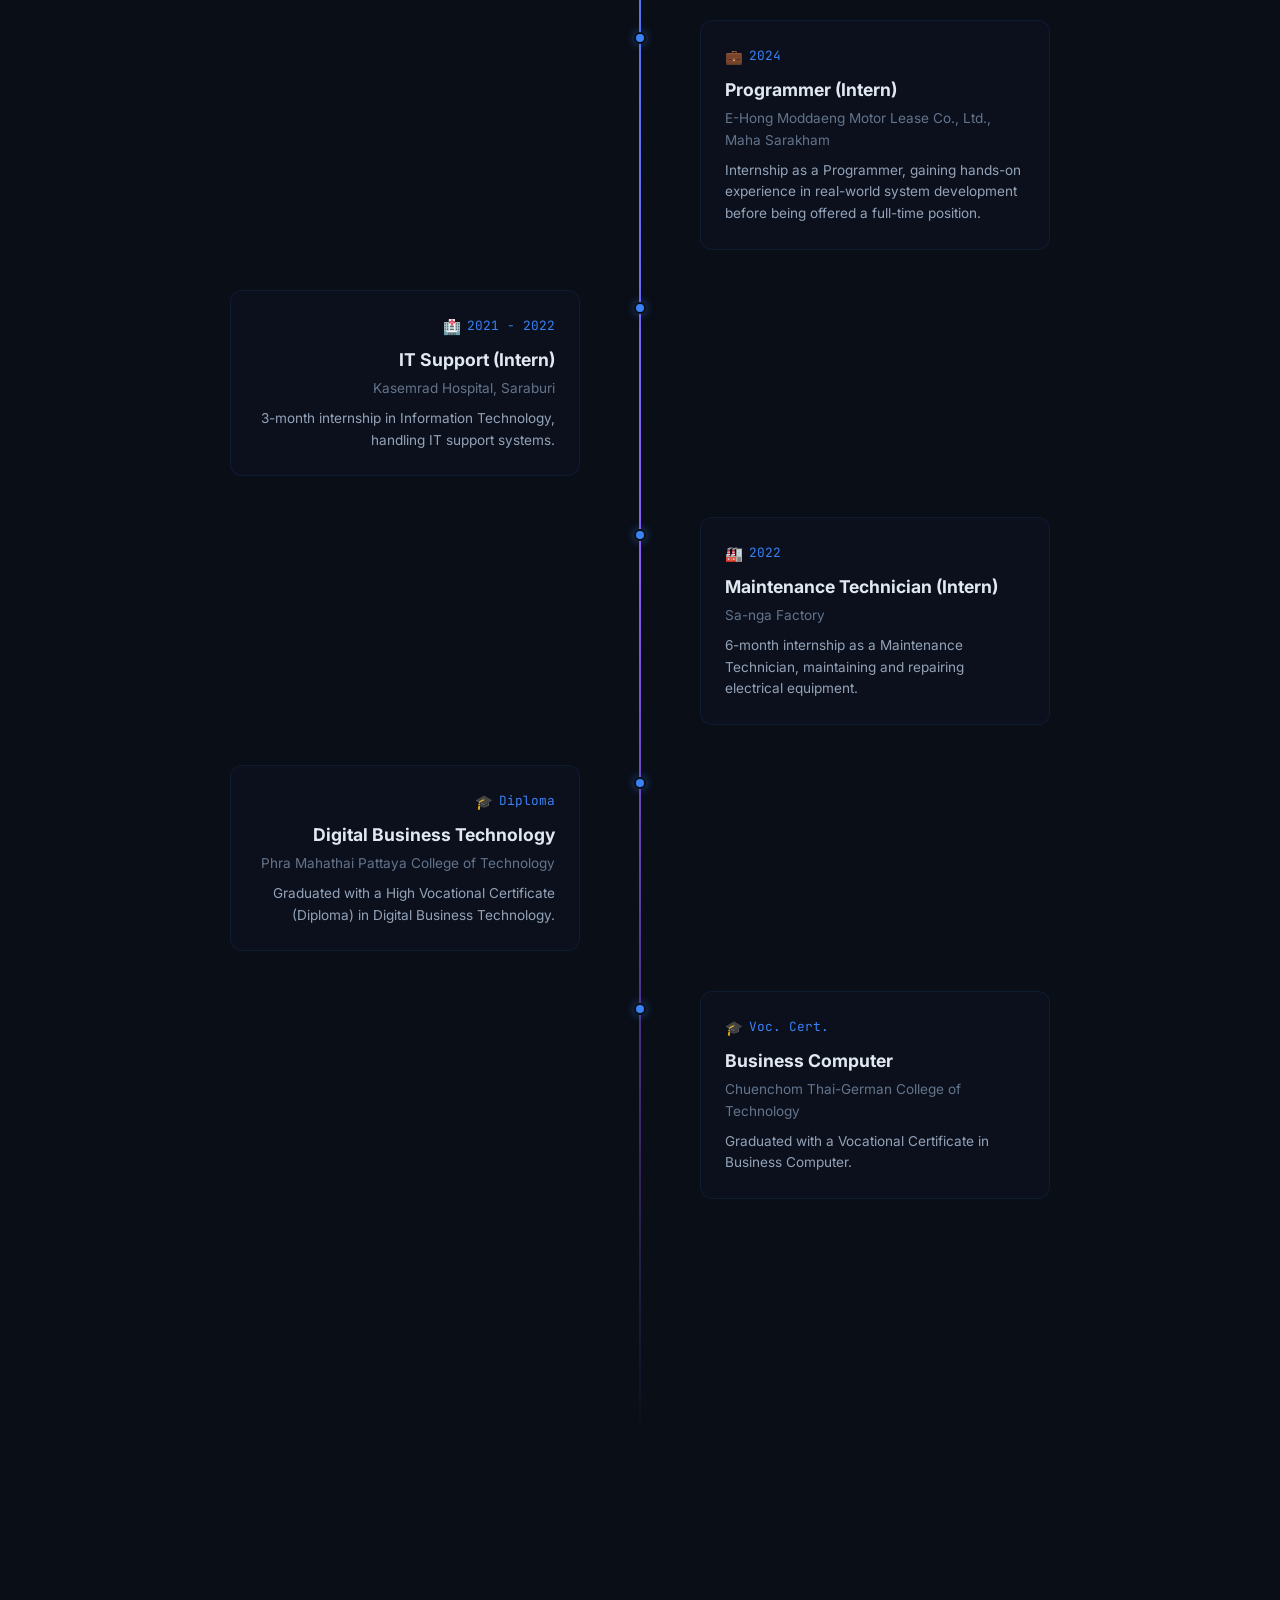
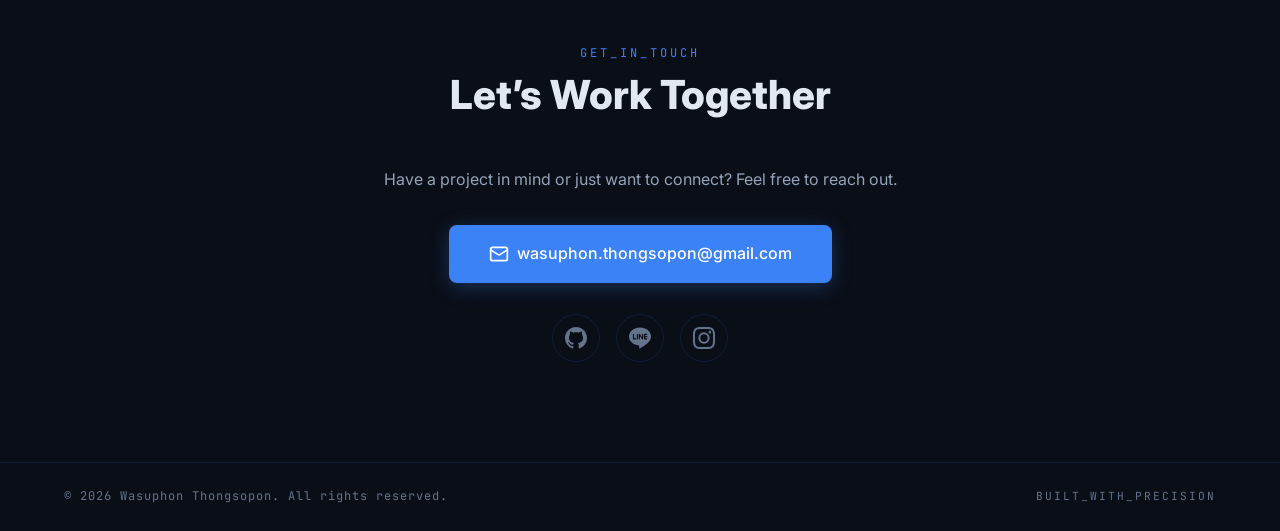
==== commit 3c09b82d: "Bust cached portfolio assets Co-authored-by: Copilot <223556219+Copilot@users.noreply.github.com>" ====
--- a/index.html
+++ b/index.html
@@ -5,7 +5,7 @@
     <meta name="viewport" content="width=device-width, initial-scale=1.0">
     <meta name="description" content="Wasuphon Thongsopon (Fluk) - Full Stack Developer & Programmer Portfolio">
     <title>Wasuphon | Developer Portfolio</title>
-    <link rel="stylesheet" href="style.css">
+    <link rel="stylesheet" href="style.css?v=b06ca6b">
     <!-- ========== FONTS ========== -->
     <link rel="preconnect" href="https://fonts.googleapis.com">
     <link rel="preconnect" href="https://fonts.gstatic.com" crossorigin>
@@ -526,6 +526,6 @@
     </footer>
 
     <!-- ========== SCRIPTS ========== -->
-    <script src="script.js"></script>
+    <script src="script.js?v=b06ca6b"></script>
 </body>
 </html>
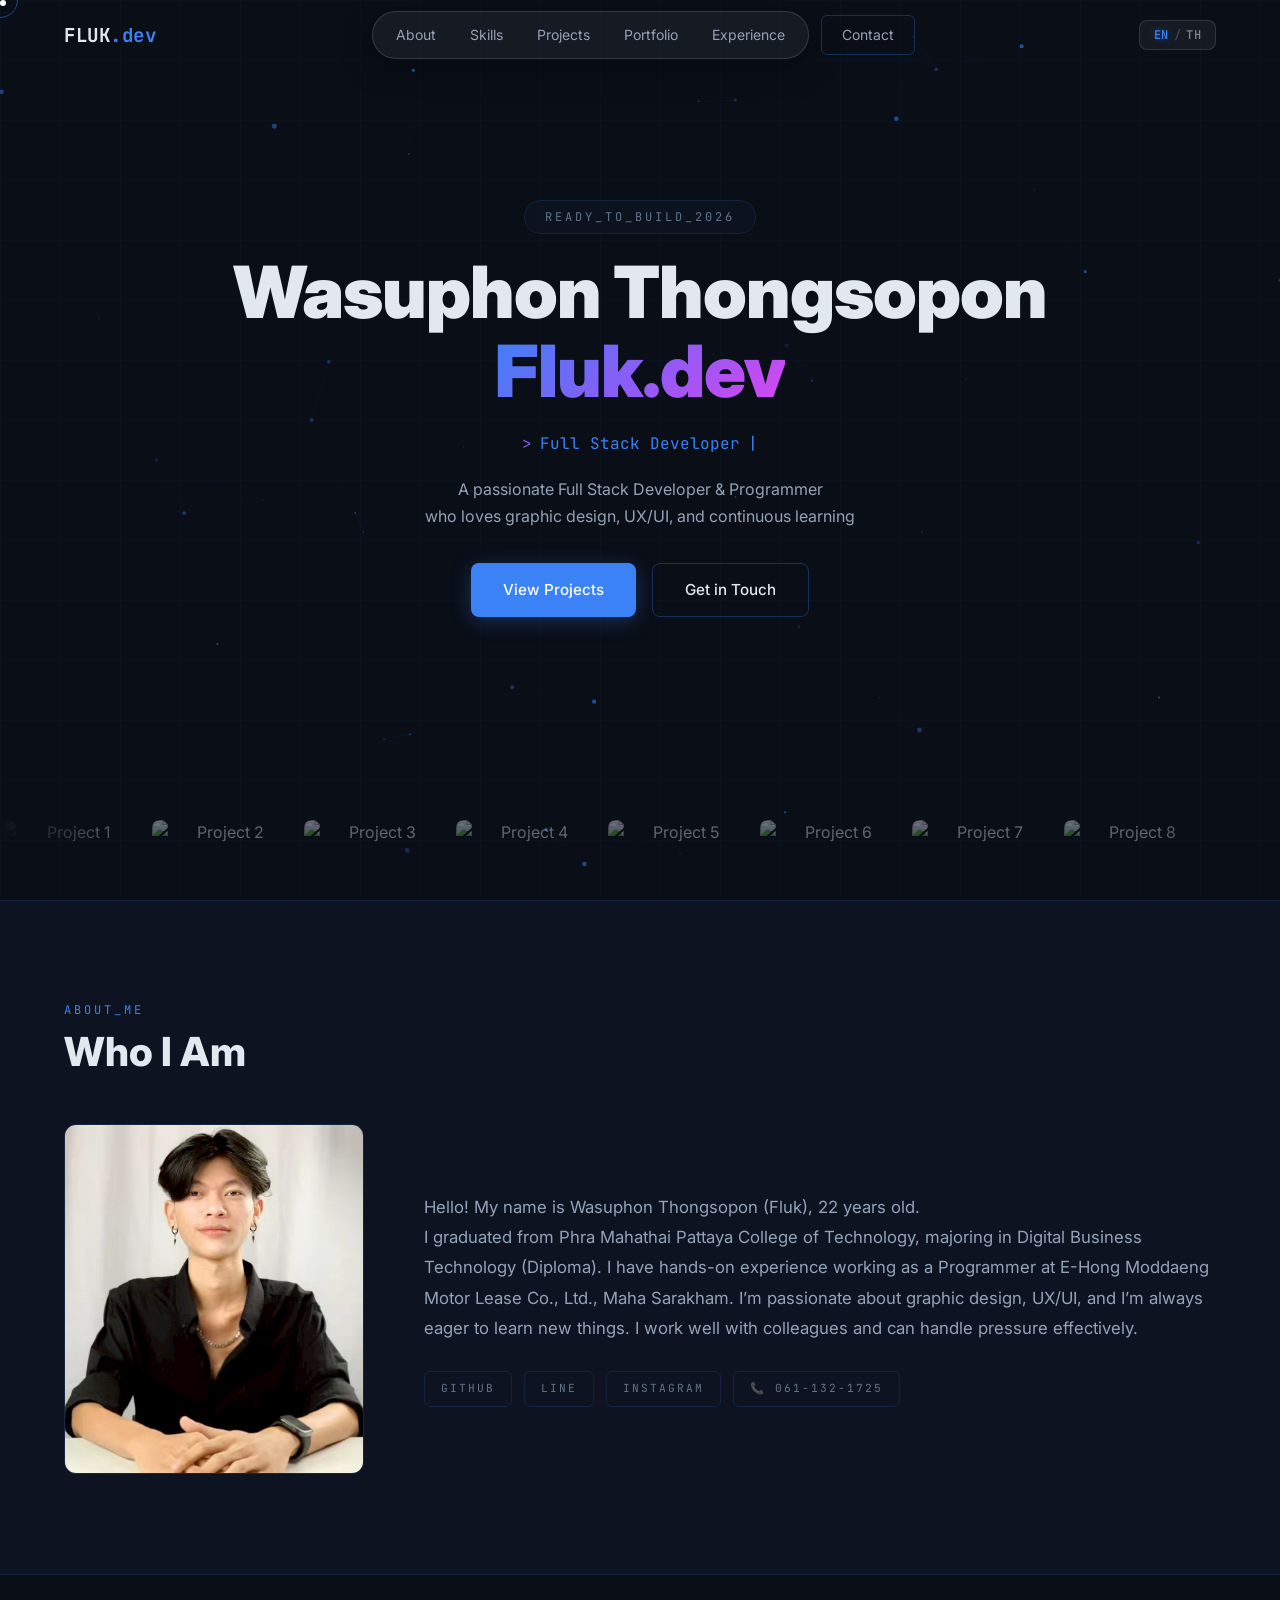
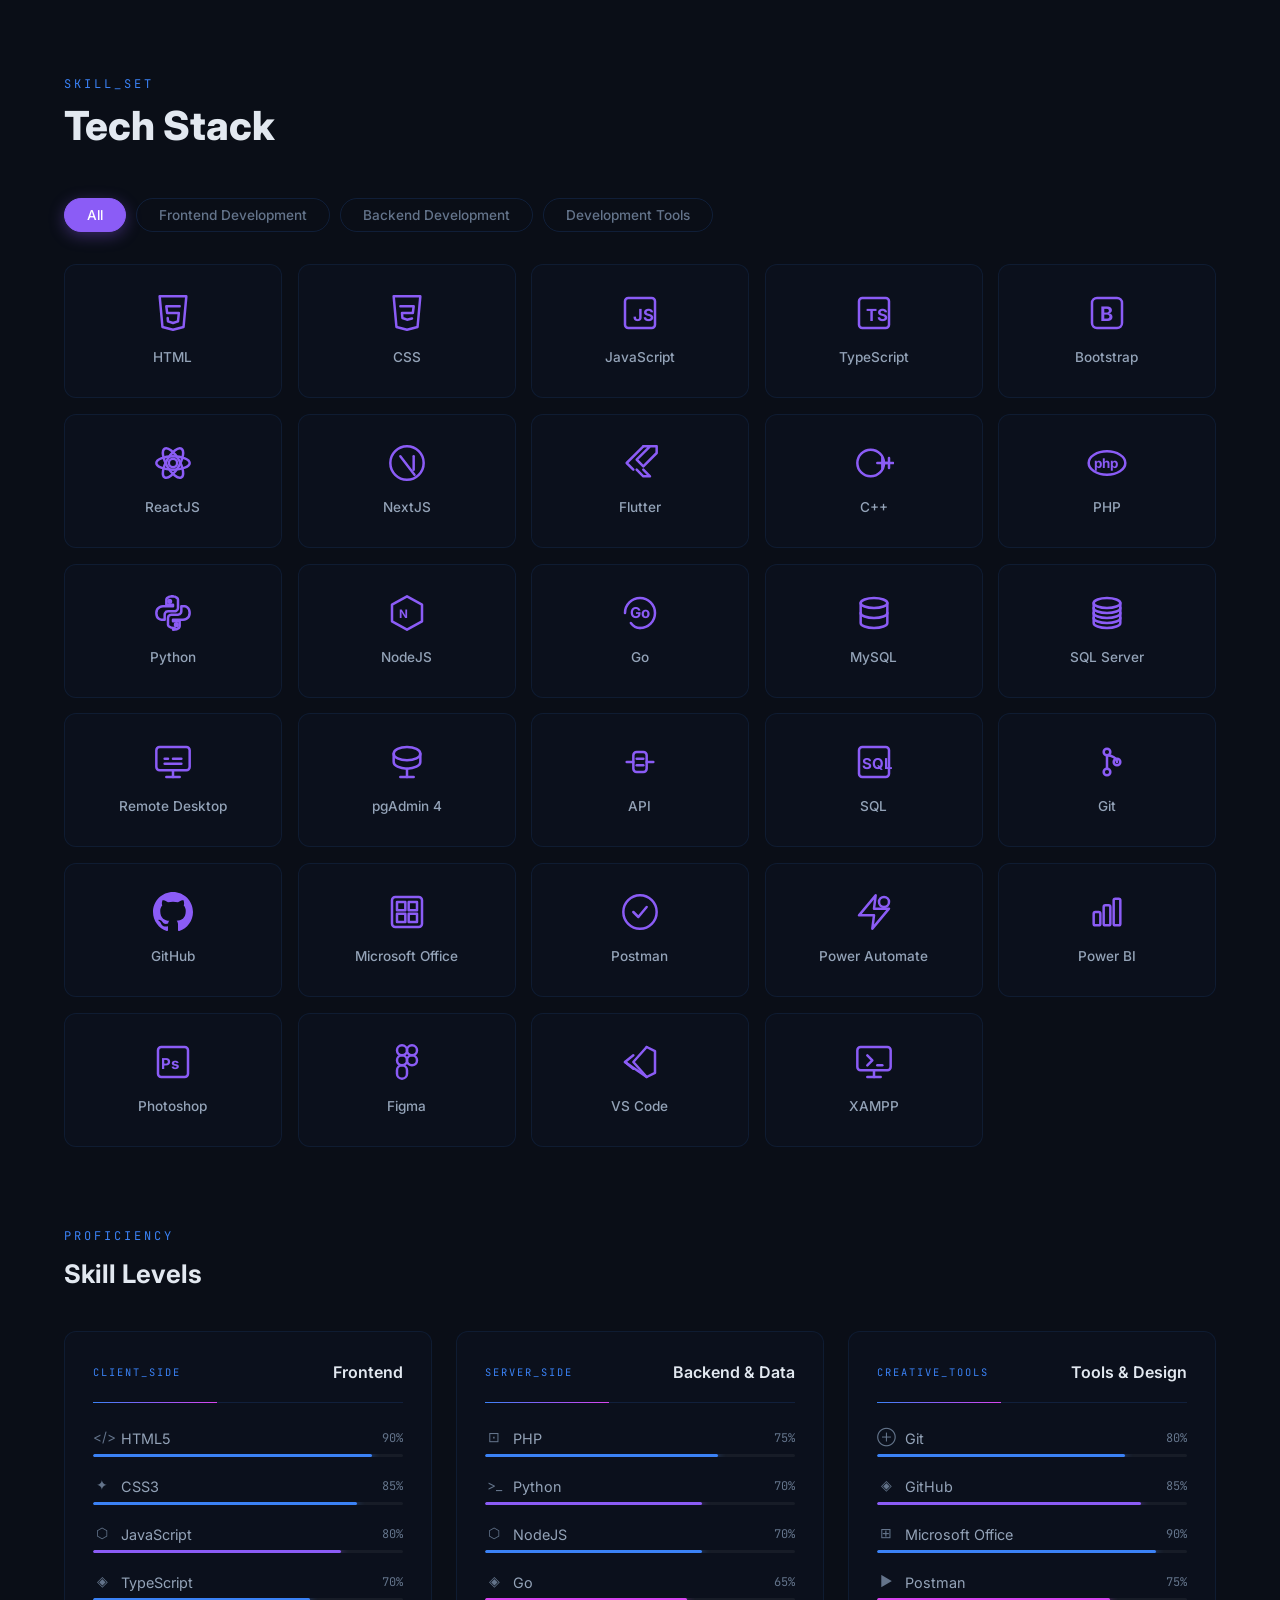
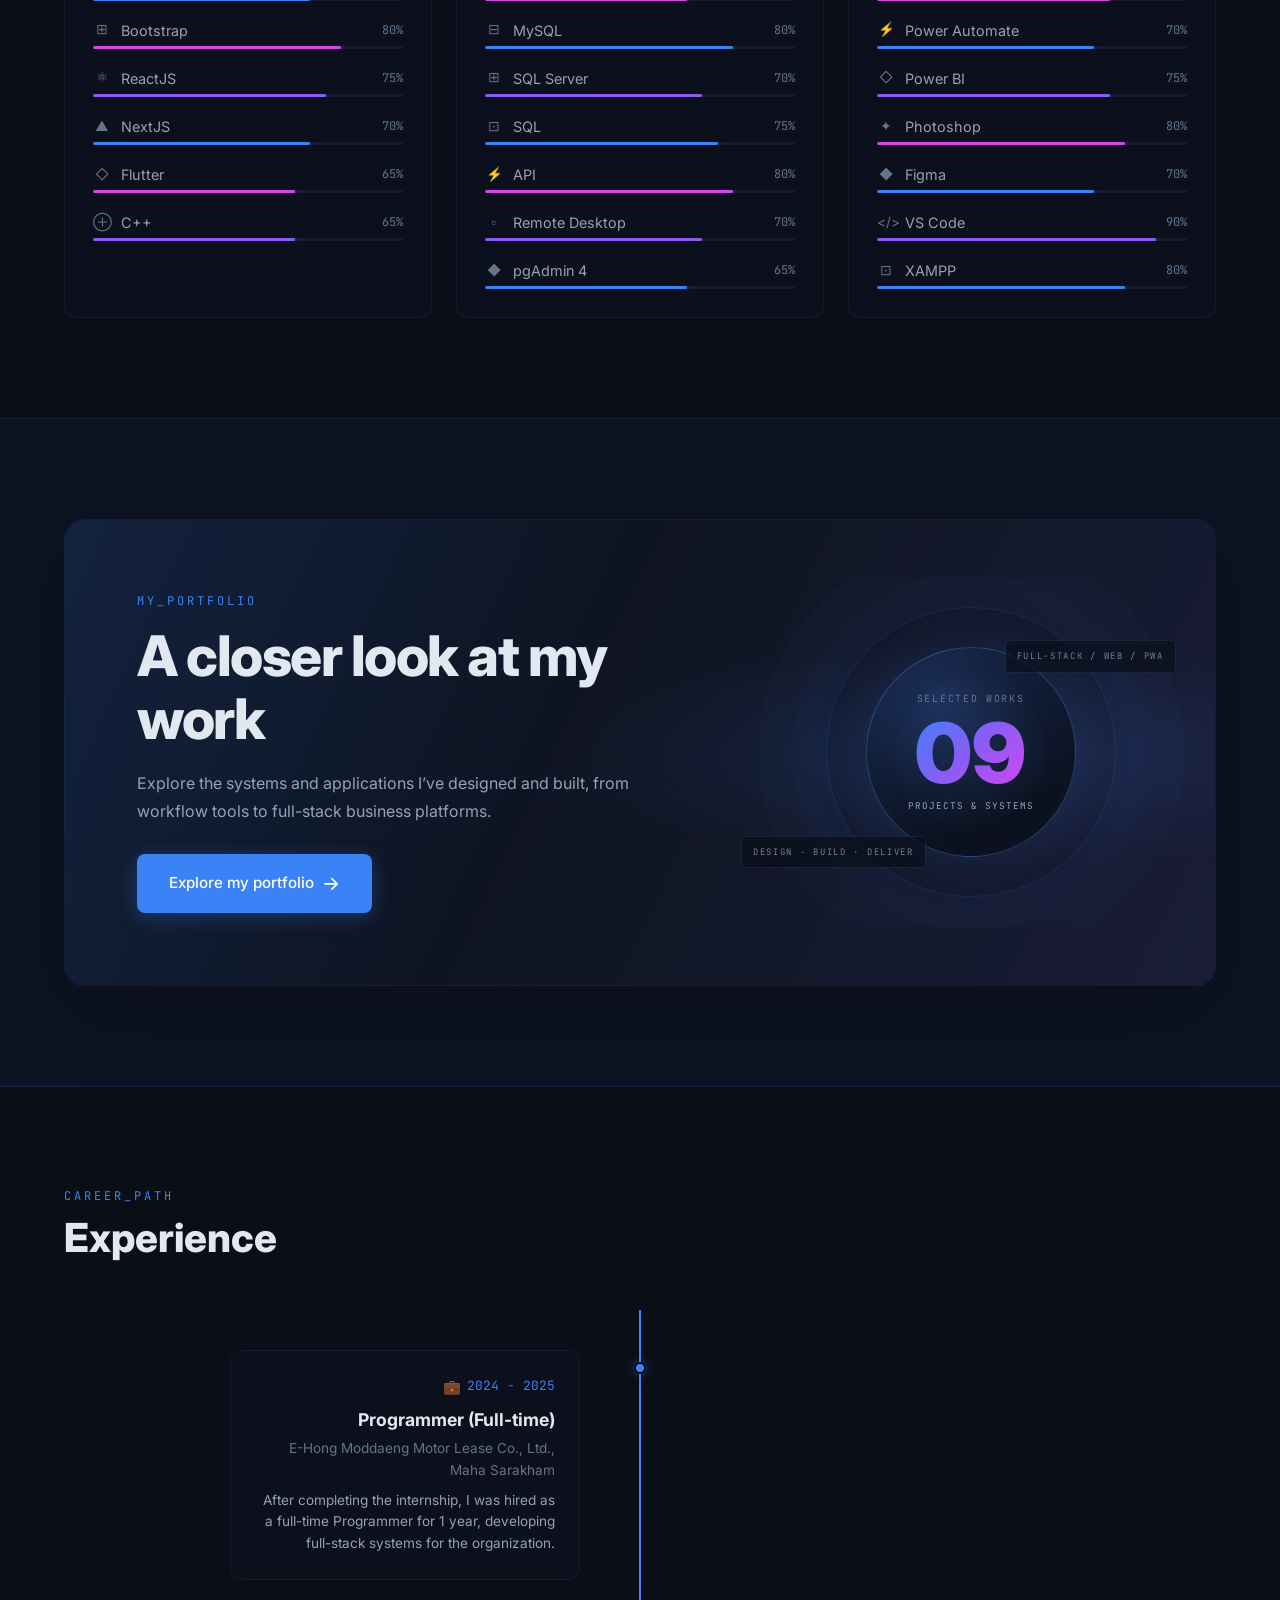
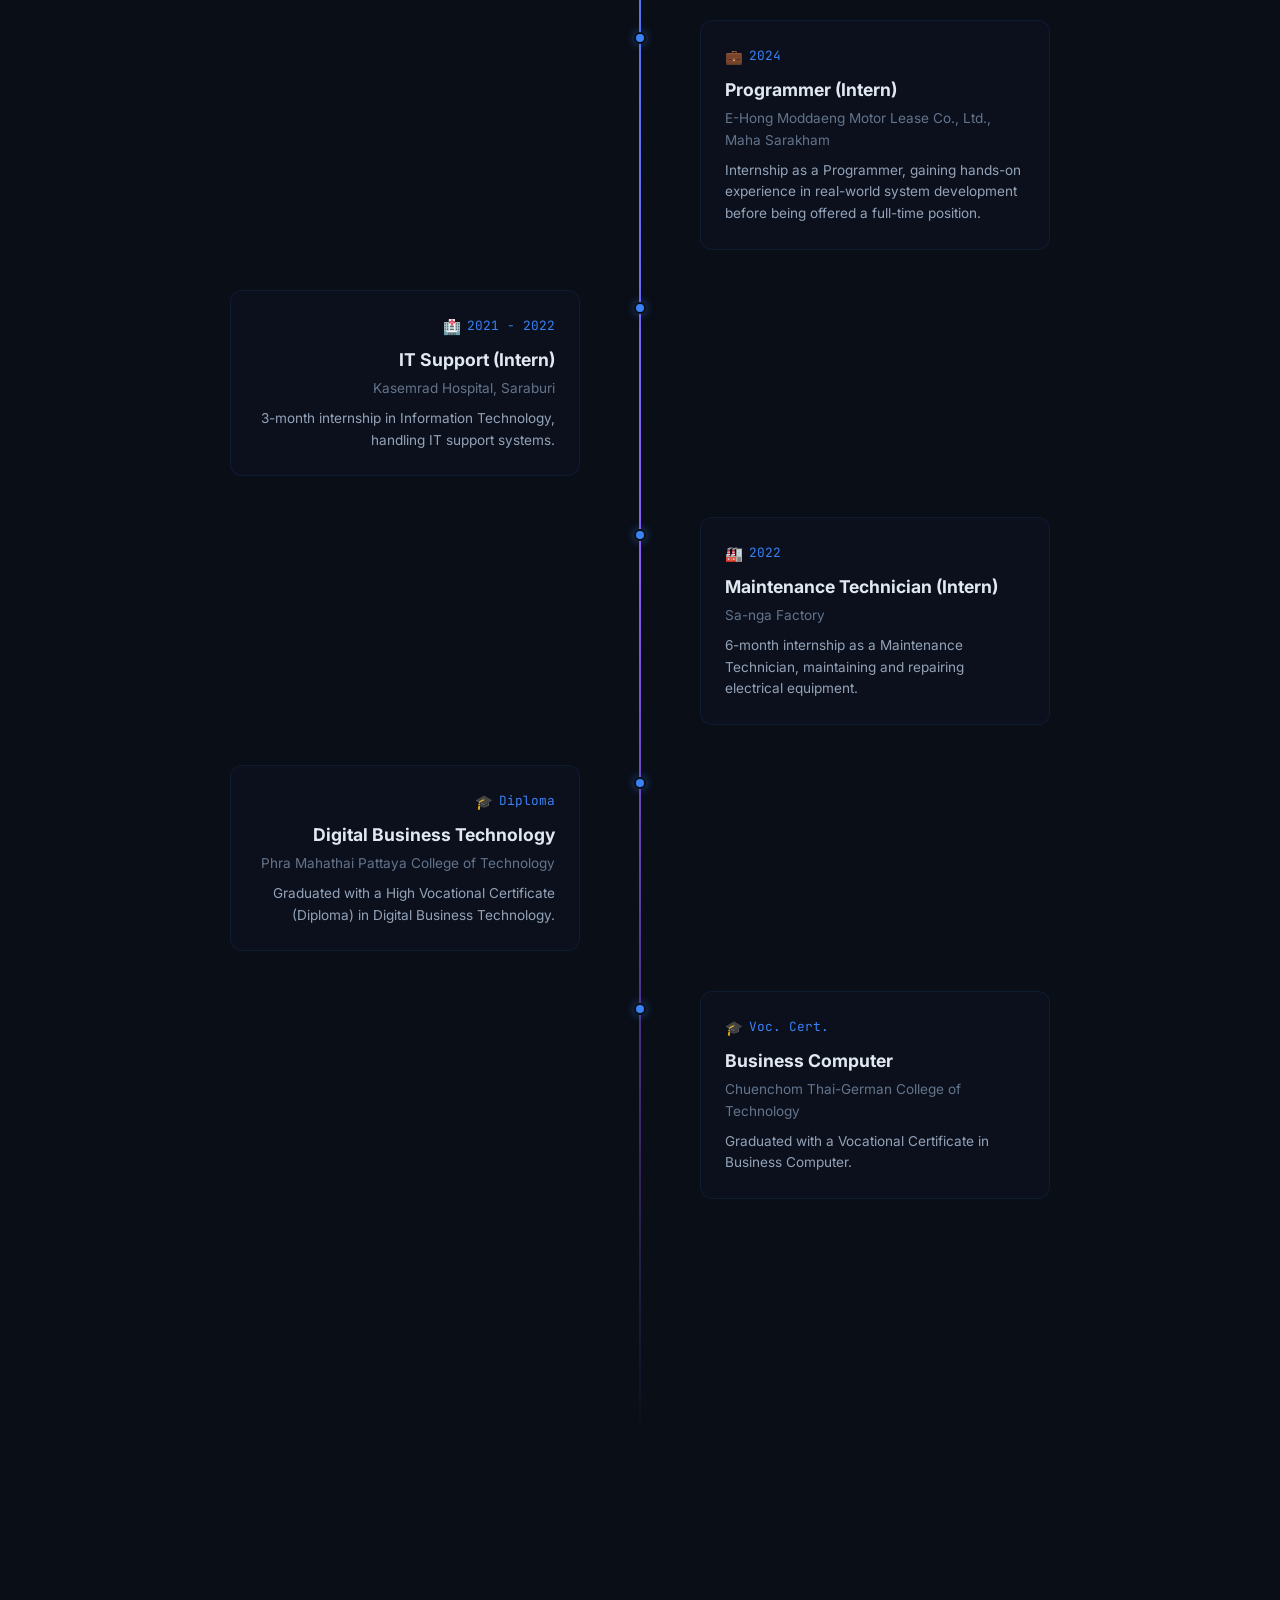
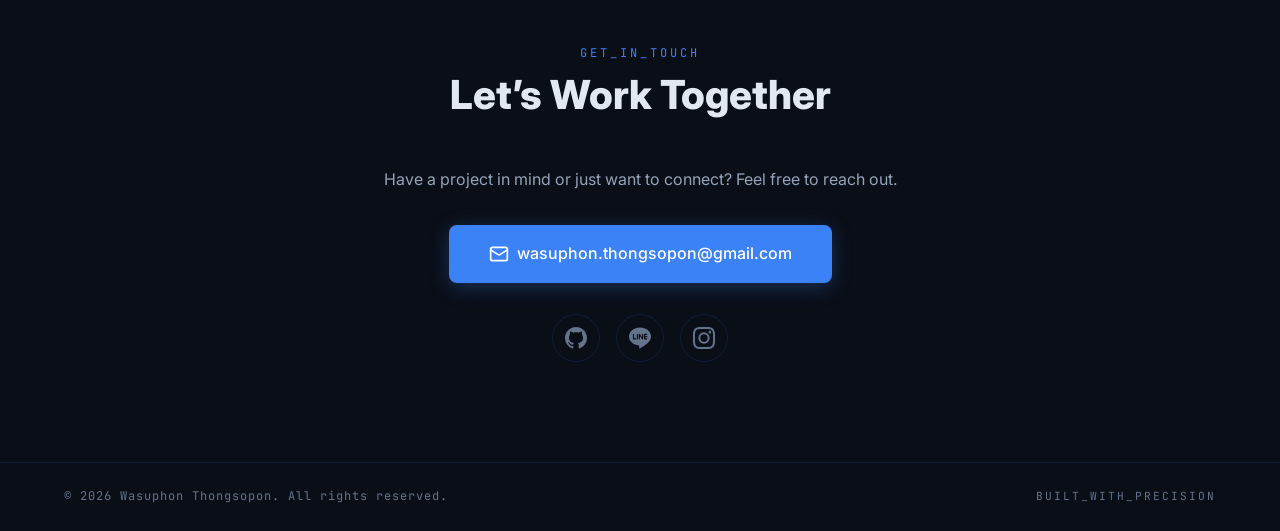
==== commit ee5f523d: "Improve portfolio showcase on mobile Co-authored-by: Copilot <223556219+Copilot@users.noreply.github" ====
--- a/index.html
+++ b/index.html
@@ -5,7 +5,7 @@
     <meta name="viewport" content="width=device-width, initial-scale=1.0">
     <meta name="description" content="Wasuphon Thongsopon (Fluk) - Full Stack Developer & Programmer Portfolio">
     <title>Wasuphon | Developer Portfolio</title>
-    <link rel="stylesheet" href="style.css?v=b06ca6b">
+    <link rel="stylesheet" href="style.css?v=3c09b82-mobile">
     <!-- ========== FONTS ========== -->
     <link rel="preconnect" href="https://fonts.googleapis.com">
     <link rel="preconnect" href="https://fonts.gstatic.com" crossorigin>
--- a/style.css
+++ b/style.css
@@ -2290,27 +2290,69 @@
 
     .portfolio-showcase {
         grid-template-columns: 1fr;
+        min-height: 0;
     }
 
     .portfolio-showcase-copy {
-        padding: 38px 28px 8px;
+        padding: 30px 24px 0;
     }
 
     .portfolio-showcase-title {
+        margin-bottom: 12px;
+        font-size: clamp(1.9rem, 7.5vw, 2.25rem);
         letter-spacing: -0.8px;
     }
 
+    .portfolio-showcase-description {
+        margin-bottom: 18px;
+        font-size: 0.95rem;
+        line-height: 1.65;
+    }
+
+    .portfolio-showcase-button {
+        width: fit-content;
+        min-height: 48px;
+    }
+
     .portfolio-showcase-art {
-        min-height: 260px;
+        min-height: 190px;
+        border-top: 1px solid rgba(96, 165, 250, 0.12);
+    }
+
+    .portfolio-showcase-orbit {
+        width: 205px;
+        height: 205px;
     }
 
     .portfolio-showcase-count {
-        width: 175px;
-        height: 175px;
+        width: 148px;
+        height: 148px;
     }
 
     .portfolio-showcase-count strong {
-        font-size: 4.4rem;
+        font-size: 3.7rem;
+    }
+
+    .portfolio-showcase-count-label,
+    .portfolio-showcase-count-caption {
+        font-size: 0.5rem;
+        letter-spacing: 1.2px;
+    }
+
+    .portfolio-showcase-code {
+        padding: 7px 9px;
+        font-size: 0.48rem;
+        letter-spacing: 1.2px;
+    }
+
+    .portfolio-showcase-code-top {
+        top: 10%;
+        right: 4%;
+    }
+
+    .portfolio-showcase-code-bottom {
+        bottom: 10%;
+        left: 4%;
     }
 
     .portfolio-hero {
